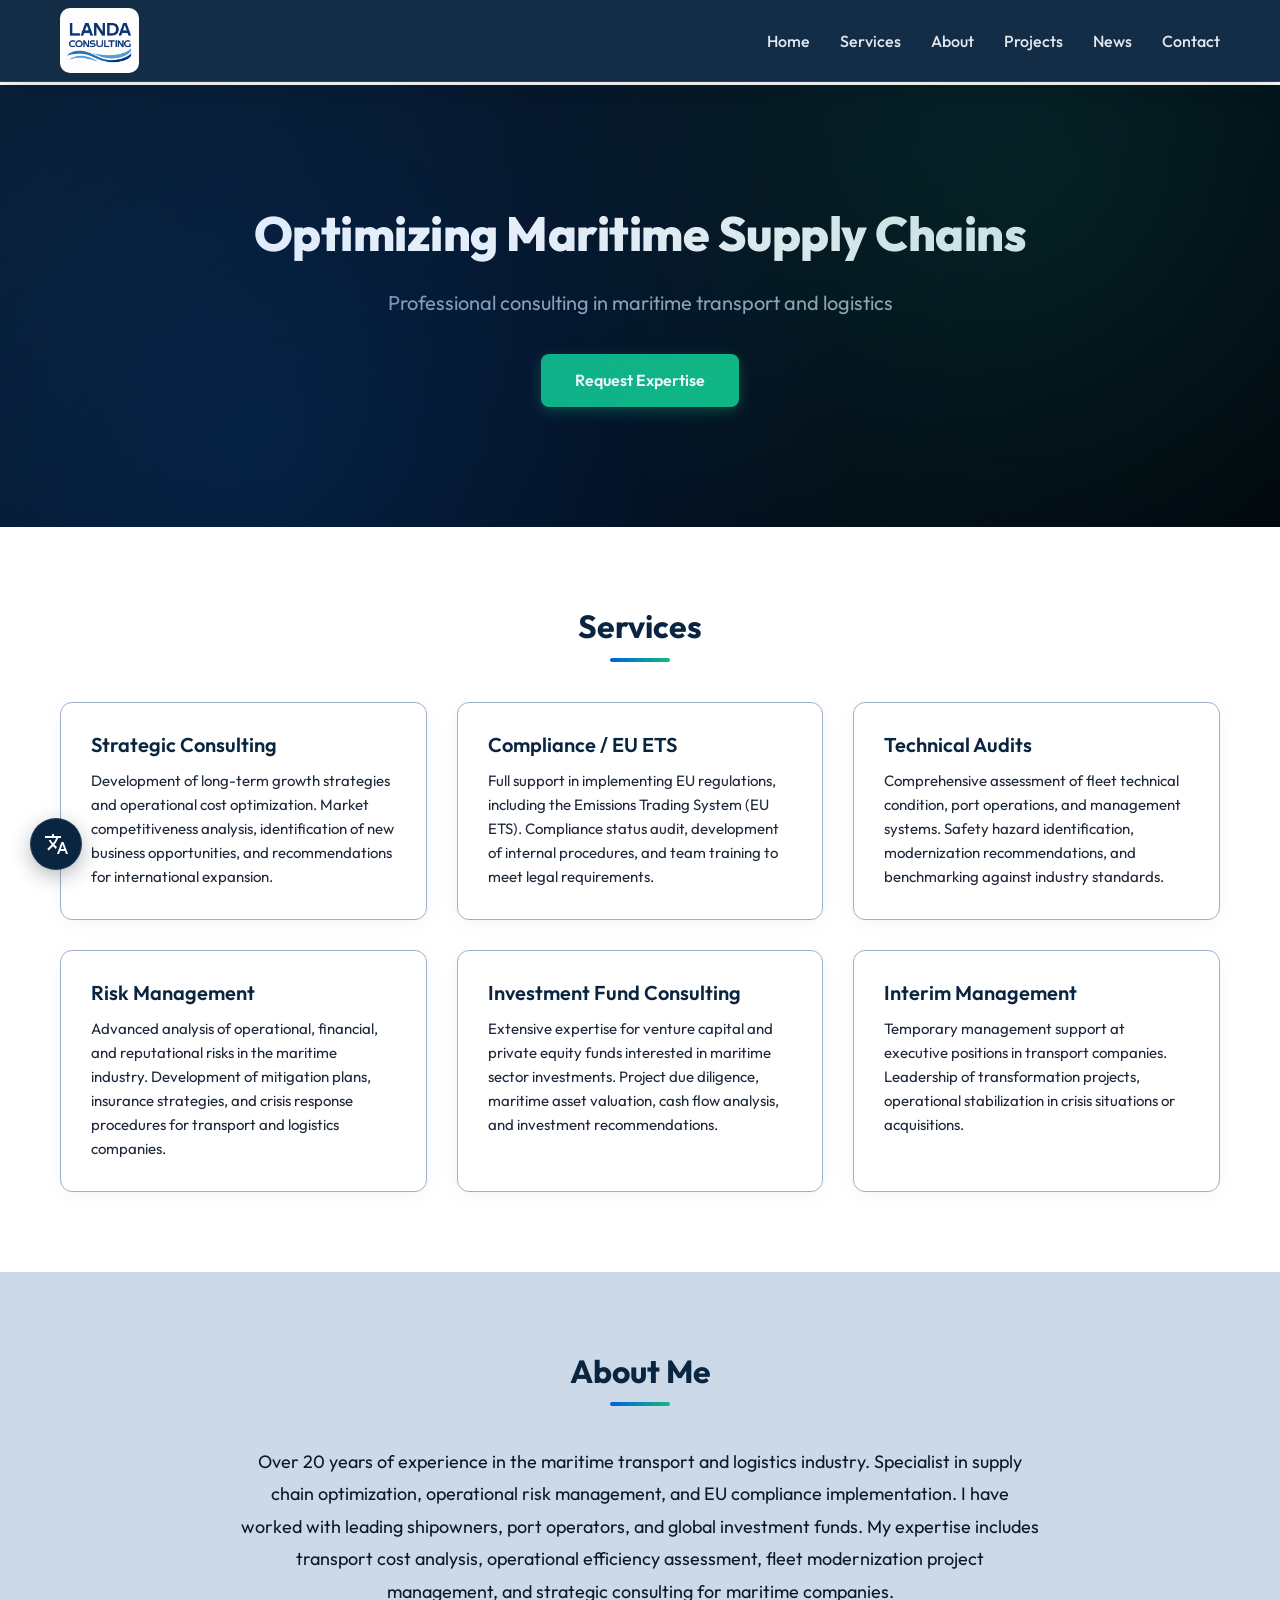
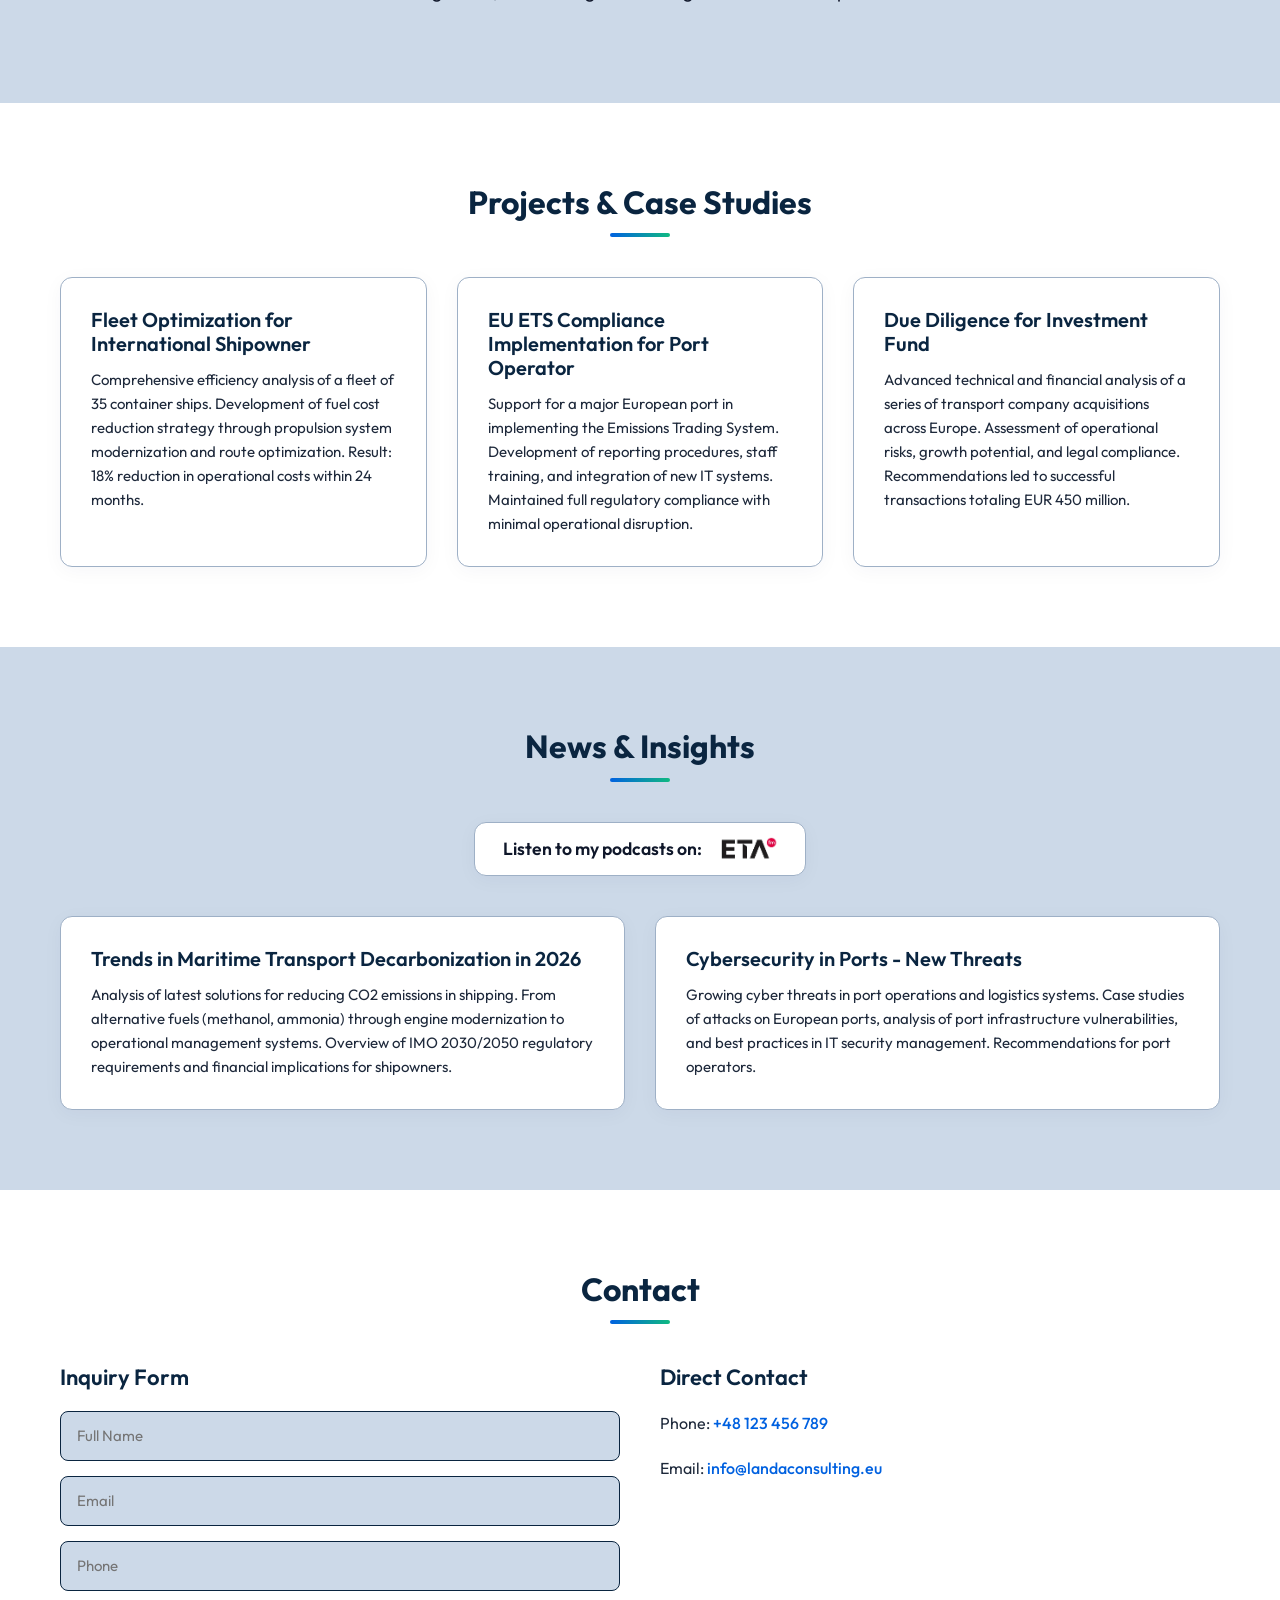
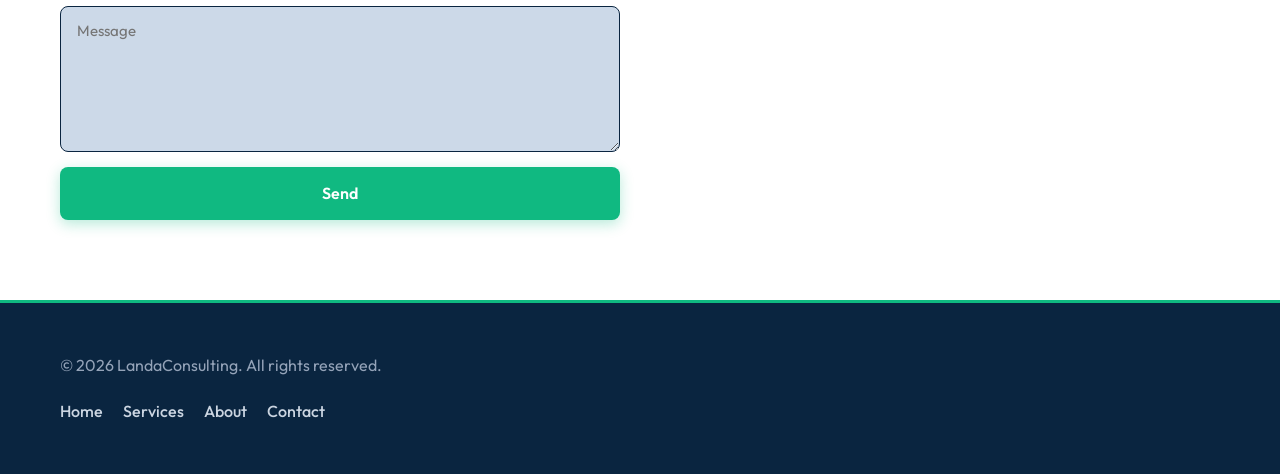
==== index.html @ 9cc3cf54 "feat: default to English and reorder switcher options (zh, pl, en)" ====
<!DOCTYPE html>
<html lang="pl">
<head>
    <meta charset="UTF-8">
    <meta name="viewport" content="width=device-width, initial-scale=1.0">
    <title>LandaConsulting - Transport Morski i Logistyka</title>
    <link href="https://cdn.jsdelivr.net/npm/bootstrap@5.3.0/dist/css/bootstrap.min.css" rel="stylesheet">
    <link rel="stylesheet" href="style.css?v=2.0">
    <script src="translations.js"></script>
</head>
<body>
    
<nav class="navbar">
        <div class="container">
            <a href="#home" class="logo">
                <img src="assets/logo.png" alt="LandaConsulting" class="logo-img">
            </a>
            <button class="hamburger" id="hamburger">
                <span></span>
                <span></span>
                <span></span>
            </button>
            <ul class="nav-links" id="navMenu">
                <li><a href="#home" data-i18n="nav.home">Home</a></li>
                <li><a href="#services" data-i18n="nav.services">Usługi</a></li>
                <li><a href="#about" data-i18n="nav.about">O mnie</a></li>
                <li><a href="#projects" data-i18n="nav.projects">Projekty</a></li>
                <li><a href="#blog" data-i18n="nav.blog">Aktualności</a></li>
                <li><a href="#contact" data-i18n="nav.contact">Kontakt</a></li>
            </ul>
        </div>
    </nav>

    <!-- Home Section -->
    <section id="home" class="hero">
        <div class="container">
            <h1 data-i18n="hero.title">Optymalizacja łańcuchów dostaw morskich</h1>
            <p data-i18n="hero.subtitle">Profesjonalne doradztwo w transporcie i logistyce morskiej</p>
            <a href="#contact" class="cta" data-i18n="hero.cta">Zamów ekspertyzę</a>
        </div>
    </section>

    <!-- Services Section -->
    <section id="services" class="services">
        <div class="container">
            <h2 data-i18n="services.title">Usługi</h2>
            <div class="services-grid" id="servicesGrid">
            </div>
        </div>
    </section>

    <!-- About Section -->
    <section id="about" class="about">
        <div class="container">
            <h2 data-i18n="about.title">O mnie</h2>
            <div class="about-content">
                <p data-i18n="about.content">Ponad 20 lat doświadczenia w branży transportu morskiego i logistyki.</p>
            </div>
        </div>
    </section>

    <!-- Projects Section -->
    <section id="projects" class="projects">
        <div class="container">
            <h2 data-i18n="projects.title">Projekty i Case Studies</h2>
            <div class="projects-grid" id="projectsGrid">
            </div>
        </div>
    </section>

    <!-- Blog Section -->
    <section id="blog" class="blog">
        <div class="container">
            <h2 data-i18n="blog.title">Aktualności i Wiedza</h2>
            <div class="blog-content">
                <a href="https://eta.fm/" target="_blank" rel="noopener noreferrer" class="podcast-container" title="ETA.fm">
                    <span data-i18n="blog.eta" class="podcast-text">Posłuchaj moich podcastów na:</span>
                    <span class="podcast-logo-link">
                        <img src="assets/eta_fm_logo.png" alt="ETA.fm" class="podcast-logo-img">
                    </span>
                </a>
                <div class="blog-grid" id="blogGrid">
                </div>
            </div>
        </div>
    </section>

    <!-- Contact Section -->
    <section id="contact" class="contact">
        <div class="container">
            <h2 data-i18n="contact.title">Kontakt</h2>
            <div class="contact-content">
                <div class="contact-form">
                    <h3 data-i18n="contact.formTitle">Formularz zapytania</h3>
                    <form>
                        <input type="text" data-placeholder="contact.placeholders.name" placeholder="Imię i nazwisko" required>
                        <input type="email" data-placeholder="contact.placeholders.email" placeholder="Email" required>
                        <input type="tel" data-placeholder="contact.placeholders.phone" placeholder="Telefon" required>
                        <textarea data-placeholder="contact.placeholders.message" placeholder="Wiadomość" rows="5" required></textarea>
                        <button type="submit" class="cta" data-i18n="contact.submit">Wyślij</button>
                    </form>
                </div>
                <div class="contact-info">
                    <h3 data-i18n="contact.infoTitle">Bezpośredni kontakt</h3>
                    <p><span data-i18n="contact.phone">Telefon:</span> <a href="tel:+48123456789">+48 123 456 789</a></p>
                    <p><span data-i18n="contact.email">Email:</span> <a href="mailto:info@landaconsulting.eu">info@landaconsulting.eu</a></p>
                </div>
            </div>
        </div>
    </section>

    <!-- Footer -->
    <footer>
        <div class="container">
            <p data-i18n="footer.copyright">© 2026 LandaConsulting. Wszystkie prawa zastrzeżone.</p>
            <div class="footer-links">
                <a href="#home" data-i18n="footer.links.home">Home</a>
                <a href="#services" data-i18n="footer.links.services">Usługi</a>
                <a href="#about" data-i18n="footer.links.about">O mnie</a>
                <a href="#contact" data-i18n="footer.links.contact">Kontakt</a>
            </div>
        </div>
    </footer>

    <!-- Language Switcher -->
    <div class="language-switcher" id="languageSwitcher">
        <button class="lang-toggle" id="langToggle" title="Zmień język / Change language">
            <svg class="translate-icon" width="24" height="24" viewBox="0 0 24 24" fill="none" xmlns="http://www.w3.org/2000/svg">
                <path d="M12.87 15.07l-2.54-2.51.03-.03c1.74-1.94 2.98-4.17 3.71-6.53H17V4h-7V2H8v2H1v2h11.17C11.5 7.92 10.44 9.75 9 11.35 8.07 10.32 7.3 9.19 6.69 8H4.69c.73 1.63 1.77 3.17 3.1 4.56L3.2 17.1l1.42 1.42L9 14.13l2.85 2.85.03-.06c.33-.61.66-1.24.99-1.85zM19.5 10h-2L13 22h2l1.12-3h4.75l1.13 3h2l-4.5-12zm-2.63 7l1.63-4.37L20.13 17h-3.26z" fill="currentColor"/>
            </svg>
        </button>
        <div class="lang-options" id="langOptions">
            <button class="lang-btn" data-lang="zh" title="中文 (Chinese)">
                <svg class="flag-icon" viewBox="0 0 24 24" fill="none" xmlns="http://www.w3.org/2000/svg">
                    <g clip-path="url(#clip-zh)">
                        <rect width="24" height="24" fill="#ee1c25"/>
                        <!-- Large Star (Centered and Enlarged) -->
                        <polygon points="10,6 11.1,9.5 14.8,9.5 11.8,11.6 12.9,15.1 10,12.9 7.1,15.1 8.2,11.6 5.2,9.5 8.9,9.5" fill="#ffde00"/>
                        <!-- Small Star 1 (Enlarged, Shifted closer to center, Rotated to face large star) -->
                        <polygon points="0,-1.6 0.35,-0.49 1.52,-0.49 0.57,0.19 0.94,1.29 0,0.6 -0.94,1.29 -0.57,0.19 -1.52,-0.49 -0.35,-0.49" fill="#ffde00" transform="translate(15, 6.5) rotate(-35)"/>
                        <!-- Small Star 2 -->
                        <polygon points="0,-1.6 0.35,-0.49 1.52,-0.49 0.57,0.19 0.94,1.29 0,0.6 -0.94,1.29 -0.57,0.19 -1.52,-0.49 -0.35,-0.49" fill="#ffde00" transform="translate(17, 9.5) rotate(-10)"/>
                        <!-- Small Star 3 -->
                        <polygon points="0,-1.6 0.35,-0.49 1.52,-0.49 0.57,0.19 0.94,1.29 0,0.6 -0.94,1.29 -0.57,0.19 -1.52,-0.49 -0.35,-0.49" fill="#ffde00" transform="translate(17, 12.5) rotate(15)"/>
                        <!-- Small Star 4 -->
                        <polygon points="0,-1.6 0.35,-0.49 1.52,-0.49 0.57,0.19 0.94,1.29 0,0.6 -0.94,1.29 -0.57,0.19 -1.52,-0.49 -0.35,-0.49" fill="#ffde00" transform="translate(15, 15.5) rotate(40)"/>
                    </g>
                    <circle cx="12" cy="12" r="11" stroke="rgba(0,0,0,0.08)" stroke-width="1"/>
                    <defs>
                        <clipPath id="clip-zh">
                            <circle cx="12" cy="12" r="11"/>
                        </clipPath>
                    </defs>
                </svg>
            </button>
            <button class="lang-btn" data-lang="pl" title="Polski">
                <svg class="flag-icon" viewBox="0 0 24 24" fill="none" xmlns="http://www.w3.org/2000/svg">
                    <circle cx="12" cy="12" r="11" fill="#f0f0f0" stroke="rgba(0,0,0,0.08)" stroke-width="1"/>
                    <g clip-path="url(#clip-pl)">
                        <rect x="0" y="0" width="24" height="12" fill="#ffffff"/>
                        <rect x="0" y="12" width="24" height="12" fill="#eb5757"/>
                    </g>
                    <defs>
                        <clipPath id="clip-pl">
                            <circle cx="12" cy="12" r="11"/>
                        </clipPath>
                    </defs>
                </svg>
            </button>
            <button class="lang-btn" data-lang="en" title="English">
                <svg class="flag-icon" viewBox="0 0 24 24" fill="none" xmlns="http://www.w3.org/2000/svg">
                    <g clip-path="url(#clip-en)">
                        <rect width="24" height="24" fill="#2f80ed"/>
                        <path d="M0 0L24 24M24 0L0 24" stroke="#ffffff" stroke-width="3" stroke-linecap="round"/>
                        <path d="M0 0L24 24M24 0L0 24" stroke="#eb5757" stroke-width="1.5" stroke-linecap="round"/>
                        <path d="M12 0V24M0 12H24" stroke="#ffffff" stroke-width="5"/>
                        <path d="M12 0V24M0 12H24" stroke="#eb5757" stroke-width="3"/>
                    </g>
                    <circle cx="12" cy="12" r="11" stroke="rgba(0,0,0,0.08)" stroke-width="1"/>
                    <defs>
                        <clipPath id="clip-en">
                            <circle cx="12" cy="12" r="11"/>
                        </clipPath>
                    </defs>
                </svg>
            </button>
        </div>
    </div>

    <script src="https://cdn.jsdelivr.net/npm/bootstrap@5.3.0/dist/js/bootstrap.bundle.min.js"></script>
    <script src="app.js"></script>
</body>
</html>
---- style.css ----
@import url('https://fonts.googleapis.com/css2?family=Outfit:wght@300;400;500;600;700;800&display=swap');

:root {
    --primary-navy: #0a2540;      /* Premium deep sea navy (Stripe-grade trust) */
    --secondary-blue: #0061e0;    /* Vivid ocean trust blue */
    --accent-green: #10b981;      /* Sustainability emerald green */
    --accent-green-hover: #059669;/* Darker sustainability green for hover */
    --text-dark: #0f172a;         /* High-contrast slate 900 for readability */
    --text-light: #1e293b;        /* Crisp slate 800 for superb accessibility and high contrast */
    --bg-light: #ccd9e8;          /* Solid elegant sea-spray grey-blue for highly visible background contrast */
    --bg-white: #ffffff;
    --border-color: #9eb0c6;      /* Prominent, beautifully defined sea-spray border */
    --font-primary: 'Outfit', sans-serif;
    --shadow-soft: 0 4px 20px rgba(10, 37, 64, 0.04);
    --shadow-hover: 0 12px 30px rgba(10, 37, 64, 0.08);
}


html {
    scroll-behavior: smooth;
}

/* Basic Reset */
* {
    margin: 0;
    padding: 0;
    box-sizing: border-box;
}

body {
    font-family: var(--font-primary);
    line-height: 1.6;
    color: var(--text-dark);
    padding-top: 85px; /* Adjusted to match the new header height beautifully */
    background-color: var(--bg-white);
}

.container {
    max-width: 1200px;
    margin: 0 auto;
    padding: 0 20px;
}

/* Navigation */
.navbar {
    padding: 8px 0; /* Reduced padding for perfect balance with the larger logo */
    border-bottom: 1px solid rgba(255, 255, 255, 0.1); /* Elegant semi-translucent white border for dark navy navbar */
    position: fixed;
    top: 0;
    left: 0;
    right: 0;
    background-color: rgba(10, 37, 64, 0.96); /* Premium dark navy translucent background matching the footer */
    backdrop-filter: blur(10px);
    z-index: 1000;
    box-shadow: 0 4px 20px rgba(0, 0, 0, 0.15);
    transition: all 0.3s ease;
}

.navbar .container {
    display: flex;
    justify-content: space-between;
    align-items: center;
}

.logo {
    font-weight: 700;
    font-size: 24px;
    display: flex;
    align-items: center;
    gap: 12px;
    color: #ffffff;
    text-decoration: none;
}

.logo-img {
    height: 65px; /* Enlarged for maximum legibility */
    width: auto;
    object-fit: contain;
    border-radius: 10px; /* Sophisticated rounded corners for premium aesthetic */
    display: block; /* Eliminates vertical baseline offset for absolute centering */
    transition: transform 0.3s ease;
}

.logo:hover .logo-img {
    transform: scale(1.05);
}

.nav-links {
    display: flex;
    list-style: none;
    gap: 30px;
    align-items: center; /* Perfectly centers all nav links vertically in the header */
    margin: 0 !important; /* Explicitly overrides Bootstrap's default bottom margin */
    padding: 0 !important; /* Explicitly overrides Bootstrap's default left padding */
}

.nav-links li {
    display: inline-flex;
    align-items: center; /* Explicit vertical centering of the list items */
}

.nav-links a {
    text-decoration: none;
    color: #e2e8f0; /* Elegant light-silver link text for superb dark navy navbar contrast */
    font-weight: 500;
    transition: all 0.3s ease;
    position: relative;
    padding: 6px 0; /* Perfectly balanced top/bottom padding to achieve absolute pixel-perfect centering */
    line-height: 1; /* Normalizes line-height to remove default vertical spacing anomalies */
}

.nav-links a::after {
    content: "";
    position: absolute;
    bottom: 0;
    left: 0;
    width: 100%;
    height: 2px;
    background-color: var(--accent-green);
    transform: scaleX(0);
    transform-origin: right;
    transition: transform 0.3s cubic-bezier(0.4, 0, 0.2, 1);
}

.nav-links a:hover::after {
    transform: scaleX(1);
    transform-origin: left;
}

.nav-links a:hover {
    color: var(--accent-green); /* Elegant sustainability green hover effect */
}


.hamburger {
    display: none;
    flex-direction: column;
    background: none;
    border: none;
    cursor: pointer;
    gap: 6px;
}

.hamburger span {
    width: 25px;
    height: 3px;
    background-color: #ffffff; /* White hamburger bars for dark navy navbar */
    transition: 0.3s;
}

.hamburger.active span:nth-child(1) {
    transform: rotate(45deg) translate(8px, 8px);
}

.hamburger.active span:nth-child(2) {
    opacity: 0;
}

.hamburger.active span:nth-child(3) {
    transform: rotate(-45deg) translate(7px, -7px);
}

/* Sections */
section {
    padding: 80px 0;
}

h1, h2, h3 {
    font-family: var(--font-primary);
    font-weight: 700;
}

h1 {
    font-size: 48px;
    letter-spacing: -0.5px;
}

h2 {
    font-size: 32px;
    color: var(--primary-navy);
    text-align: center;
    margin-bottom: 40px;
    position: relative;
}

h2::after {
    content: "";
    display: block;
    width: 60px;
    height: 4px;
    background: linear-gradient(90deg, var(--secondary-blue) 0%, var(--accent-green) 100%);
    margin: 12px auto 0 auto;
    border-radius: 2px;
}

h3 {
    font-size: 20px;
    color: var(--primary-navy);
}

p {
    margin-bottom: 15px;
}

.hero {
    background: linear-gradient(135deg, #091c30 0%, #04101e 50%, #01060d 100%);
    color: #ffffff;
    padding: 120px 0;
    text-align: center;
    position: relative;
    overflow: hidden;
}

.hero::before {
    content: "";
    position: absolute;
    top: 0; left: 0; right: 0; bottom: 0;
    background: radial-gradient(circle at 80% 20%, rgba(16, 185, 129, 0.12) 0%, transparent 45%),
                radial-gradient(circle at 20% 80%, rgba(0, 97, 224, 0.18) 0%, transparent 55%);
    pointer-events: none;
}

.hero h1 {
    margin-bottom: 24px;
    font-weight: 800;
    background: linear-gradient(120deg, #ffffff 30%, #e2e8f0 70%);
    -webkit-background-clip: text;
    -webkit-text-fill-color: transparent;
}

.hero p {
    font-size: 20px;
    color: #94a3b8;
    margin-bottom: 35px;
    max-width: 700px;
    margin-left: auto;
    margin-right: auto;
}

/* CTA Button */
.cta {
    padding: 14px 34px;
    background-color: var(--accent-green);
    color: #ffffff;
    border: none;
    border-radius: 8px;
    font-weight: 600;
    cursor: pointer;
    font-size: 16px;
    text-decoration: none;
    transition: all 0.3s cubic-bezier(0.4, 0, 0.2, 1);
    box-shadow: 0 4px 14px rgba(16, 185, 129, 0.3);
    display: inline-block;
}

.cta:hover {
    background-color: var(--accent-green-hover);
    transform: translateY(-2px);
    box-shadow: 0 6px 20px rgba(16, 185, 129, 0.4);
}

.cta:active {
    transform: translateY(0);
}

/* About Section */
.about {
    background-color: var(--bg-light);
}

.about-content {
    max-width: 800px;
    margin: 0 auto;
    text-align: center;
    font-size: 18px;
    color: var(--text-dark);
    line-height: 1.8;
}

/* Services Section */
.services-grid {
    display: grid;
    grid-template-columns: repeat(3, 1fr);
    gap: 30px;
    margin-top: 40px;
}

.service-card {
    background-color: var(--bg-white);
    padding: 30px;
    border-radius: 12px;
    border: 1px solid var(--border-color);
    box-shadow: var(--shadow-soft);
    transition: all 0.3s cubic-bezier(0.4, 0, 0.2, 1);
    position: relative;
    overflow: hidden;
}

.service-card::before {
    content: "";
    position: absolute;
    top: 0;
    left: 0;
    right: 0;
    height: 4px;
    background: linear-gradient(90deg, var(--secondary-blue) 0%, var(--accent-green) 100%);
    transform: scaleX(0);
    transform-origin: left;
    transition: transform 0.4s cubic-bezier(0.16, 1, 0.3, 1);
}

.service-card:hover {
    transform: translateY(-5px);
    box-shadow: var(--shadow-hover);
    border-color: var(--border-color);
}

.service-card:hover::before {
    transform: scaleX(1);
}

.service-card h3 {
    font-weight: 600;
    margin-bottom: 12px;
    transition: color 0.3s ease;
}

.service-card:hover h3 {
    color: var(--secondary-blue);
}

.service-card p {
    color: var(--text-light);
    font-size: 15px;
    line-height: 1.6;
    margin-bottom: 0;
}

/* Projects Section */
.projects-grid {
    display: grid;
    grid-template-columns: repeat(3, 1fr);
    gap: 30px;
    margin-top: 40px;
}

.project-card {
    background-color: var(--bg-white);
    padding: 30px;
    border-radius: 12px;
    border: 1px solid var(--border-color);
    box-shadow: var(--shadow-soft);
    transition: all 0.3s cubic-bezier(0.4, 0, 0.2, 1);
    position: relative;
    overflow: hidden;
}

.project-card::before {
    content: "";
    position: absolute;
    top: 0;
    left: 0;
    right: 0;
    height: 4px;
    background: linear-gradient(90deg, var(--secondary-blue) 0%, var(--accent-green) 100%);
    transform: scaleX(0);
    transform-origin: left;
    transition: transform 0.4s cubic-bezier(0.16, 1, 0.3, 1);
}

.project-card:hover {
    transform: translateY(-5px);
    box-shadow: var(--shadow-hover);
    border-color: var(--border-color);
}

.project-card:hover::before {
    transform: scaleX(1);
}

.project-card h3 {
    font-weight: 600;
    margin-bottom: 12px;
    transition: color 0.3s ease;
}

.project-card:hover h3 {
    color: var(--secondary-blue);
}

.project-card p {
    color: var(--text-light);
    font-size: 15px;
    line-height: 1.6;
    margin-bottom: 0;
}

/* Blog Section */
.blog {
    background-color: var(--bg-light);
}

.podcast-container {
    display: flex;
    align-items: center;
    justify-content: center;
    gap: 15px;
    margin-bottom: 40px;
    background: var(--bg-white);
    padding: 12px 28px;
    border-radius: 12px;
    box-shadow: var(--shadow-soft);
    border: 1px solid var(--border-color);
    width: fit-content;
    margin-left: auto;
    margin-right: auto;
    flex-wrap: wrap;
    text-decoration: none;
    transition: all 0.3s cubic-bezier(0.4, 0, 0.2, 1);
}

.podcast-container:hover {
    box-shadow: var(--shadow-hover);
    transform: translateY(-2px);
    border-color: var(--accent-green);
}

.podcast-text {
    font-size: 1.1rem;
    font-weight: 600;
    color: var(--text-dark);
}

.podcast-logo-link {
    display: inline-flex;
    align-items: center;
    justify-content: center;
    transition: transform 0.3s cubic-bezier(0.4, 0, 0.2, 1);
}

.podcast-container:hover .podcast-logo-link {
    transform: scale(1.05);
}

.podcast-logo-img {
    height: 38px;
    width: auto;
    object-fit: contain;
    margin-left: -8px;
    margin-right: -8px;
    margin-top: -6px;
    margin-bottom: -6px;
    vertical-align: middle;
}

.blog-grid {
    display: grid;
    grid-template-columns: repeat(2, 1fr);
    gap: 30px;
    margin-top: 30px;
}

.blog-card {
    background-color: var(--bg-white);
    padding: 30px;
    border-radius: 12px;
    border: 1px solid var(--border-color);
    box-shadow: var(--shadow-soft);
    transition: all 0.3s cubic-bezier(0.4, 0, 0.2, 1);
    position: relative;
    overflow: hidden;
}

.blog-card::before {
    content: "";
    position: absolute;
    top: 0;
    left: 0;
    right: 0;
    height: 4px;
    background: linear-gradient(90deg, var(--secondary-blue) 0%, var(--accent-green) 100%);
    transform: scaleX(0);
    transform-origin: left;
    transition: transform 0.4s cubic-bezier(0.16, 1, 0.3, 1);
}

.blog-card:hover {
    transform: translateY(-5px);
    box-shadow: var(--shadow-hover);
    border-color: var(--border-color);
}

.blog-card:hover::before {
    transform: scaleX(1);
}

.blog-card h3 {
    font-weight: 600;
    margin-bottom: 12px;
    transition: color 0.3s ease;
}

.blog-card:hover h3 {
    color: var(--secondary-blue);
}

.blog-card p {
    color: var(--text-light);
    font-size: 15px;
    line-height: 1.6;
    margin-bottom: 0;
}

/* Contact Section */
.contact {
    background-color: var(--bg-white);
}

.contact-content {
    display: grid;
    grid-template-columns: 1fr 1fr;
    gap: 40px;
    margin-top: 40px;
}

.contact-form h3, .contact-info h3 {
    color: var(--primary-navy);
    font-weight: 600;
    margin-bottom: 20px;
    font-size: 22px;
}

.contact-form form {
    display: flex;
    flex-direction: column;
    gap: 15px;
}

.contact-form input,
.contact-form textarea {
    padding: 12px 16px;
    border: 1px solid var(--primary-navy); /* High-contrast border in footer navy for visibility */
    border-radius: 8px;
    font-family: var(--font-primary);
    color: var(--text-dark);
    background-color: var(--bg-light);
    transition: all 0.3s ease;
    font-size: 15px;
}

.contact-form input:focus,
.contact-form textarea:focus {
    outline: none;
    background-color: var(--bg-white);
    border-color: var(--accent-green);
    box-shadow: 0 0 0 3px rgba(16, 185, 129, 0.15);
}

.contact-info p {
    font-size: 16px;
    color: var(--text-light);
    margin-bottom: 20px;
}

.contact-info a {
    color: var(--secondary-blue);
    font-weight: 500;
    text-decoration: none;
    transition: color 0.3s ease;
}

.contact-info a:hover {
    color: var(--accent-green);
}

/* Footer */
footer {
    background-color: var(--primary-navy);
    color: #ffffff;
    padding: 50px 0;
    border-top: 3px solid var(--accent-green);
}

footer p {
    color: #94a3b8;
    margin-bottom: 0;
}

.footer-links {
    display: flex;
    gap: 20px;
    margin-top: 20px;
}

.footer-links a {
    text-decoration: none;
    color: #cbd5e1;
    font-weight: 500;
    transition: color 0.3s ease;
}

.footer-links a:hover {
    color: var(--accent-green);
}

/* Language Switcher */
.language-switcher {
    position: fixed;
    bottom: 30px;
    left: 30px;
    z-index: 1100;
}

.lang-toggle {
    width: 52px;
    height: 52px;
    border-radius: 50%;
    background-color: var(--primary-navy);
    color: #ffffff;
    border: 1px solid rgba(255, 255, 255, 0.1);
    cursor: pointer;
    transition: all 0.4s cubic-bezier(0.165, 0.84, 0.44, 1);
    box-shadow: 0 6px 20px rgba(11, 25, 44, 0.3);
    display: flex;
    align-items: center;
    justify-content: center;
}

.lang-toggle:hover {
    background-color: #112240;
    transform: scale(1.08) rotate(15deg);
    box-shadow: 0 8px 25px rgba(11, 25, 44, 0.4);
}

.lang-toggle:active {
    transform: scale(0.95);
}

.lang-options {
    position: absolute;
    bottom: 64px;
    left: 2px;
    display: flex;
    flex-direction: column;
    gap: 12px;
    opacity: 0;
    transform: translateY(15px) scale(0.9);
    pointer-events: none;
    transition: all 0.3s cubic-bezier(0.34, 1.56, 0.64, 1);
}

.lang-options.active {
    opacity: 1;
    transform: translateY(0) scale(1);
    pointer-events: auto;
}

.lang-btn {
    width: 48px;
    height: 48px;
    border-radius: 50%;
    border: 2px solid transparent;
    background: transparent;
    padding: 0;
    cursor: pointer;
    transition: all 0.3s cubic-bezier(0.4, 0, 0.2, 1);
    box-shadow: 0 4px 12px rgba(0, 0, 0, 0.15);
    display: flex;
    align-items: center;
    justify-content: center;
    overflow: hidden;
}

.lang-btn:hover {
    transform: scale(1.15) translateY(-2px);
    box-shadow: 0 6px 16px rgba(0, 0, 0, 0.25);
}

.lang-btn:active {
    transform: scale(0.95);
}

.lang-btn.active-lang {
    border-color: var(--accent-green);
    box-shadow: 0 0 0 3px rgba(16, 185, 129, 0.25), 0 4px 12px rgba(0, 0, 0, 0.15);
}

.flag-icon {
    width: 100%;
    height: 100%;
    object-fit: cover;
    display: block;
    border-radius: 50%;
    border: 1px solid var(--primary-navy); /* Subtle border in footer navy to prevent blending */
}

.translate-icon {
    transition: transform 0.3s ease;
}

.lang-toggle:hover .translate-icon {
    transform: scale(1.05);
}

/* Responsive - Mobile */
@media (max-width: 768px) {
    .navbar .container {
        padding: 0 20px;
    }

    .hamburger {
        display: flex;
    }

    .nav-links {
        position: absolute;
        top: 81px; /* Perfectly aligned with the new navbar height */
        left: 0;
        right: 0;
        flex-direction: column;
        background-color: rgba(10, 37, 64, 0.98); /* Matching dark navy backdrop with premium contrast for mobile dropdown */
        border-bottom: 1px solid rgba(255, 255, 255, 0.1);
        max-height: 0;
        overflow: hidden;
        transition: max-height 0.3s ease-out;
        gap: 0;
    }

    .nav-links.active {
        max-height: 500px;
    }

    .nav-links li {
        padding: 15px 20px;
        border-bottom: 1px solid rgba(255, 255, 255, 0.1); /* Subtle white border for links separator on navy mobile menu */
    }

    .services-grid,
    .projects-grid {
        grid-template-columns: 1fr;
    }

    .blog-grid {
        grid-template-columns: 1fr;
    }

    .contact-content {
        grid-template-columns: 1fr;
    }

    h1 {
        font-size: 32px;
    }

    h2 {
        font-size: 24px;
    }
}
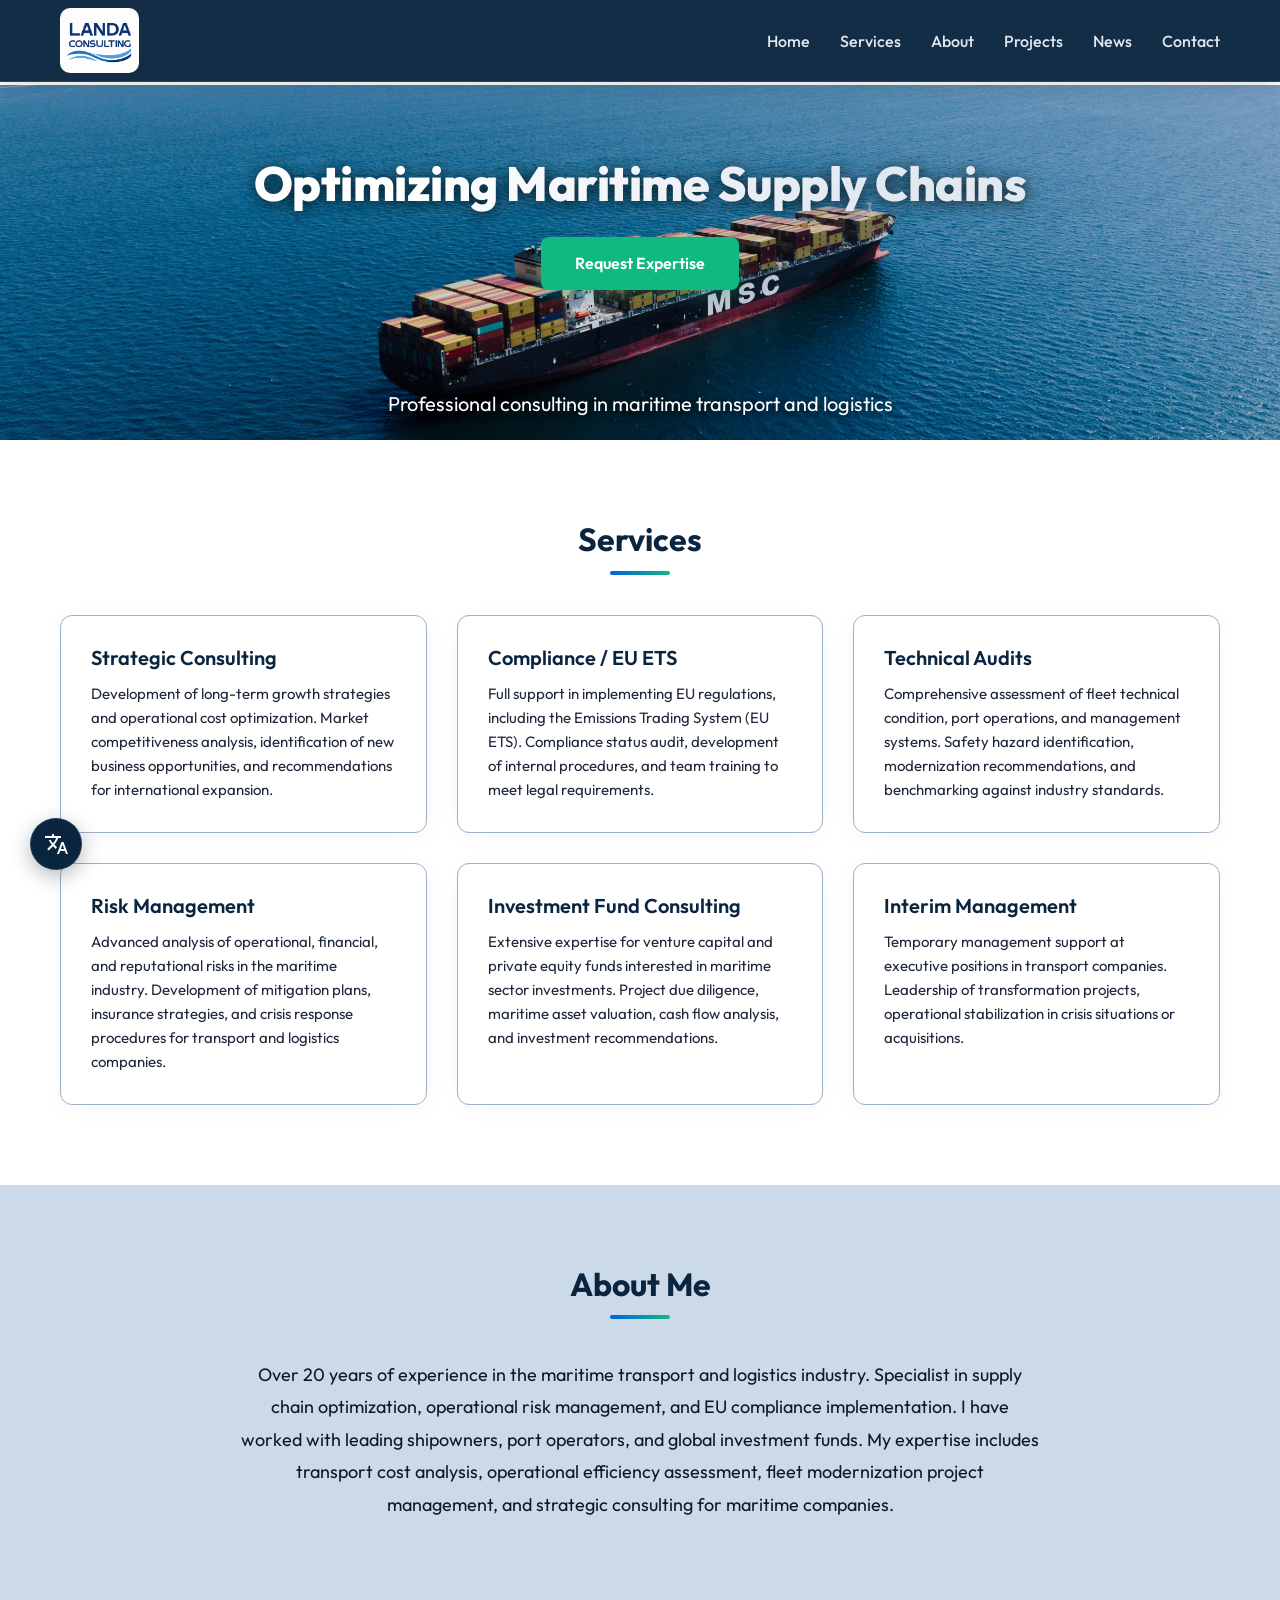
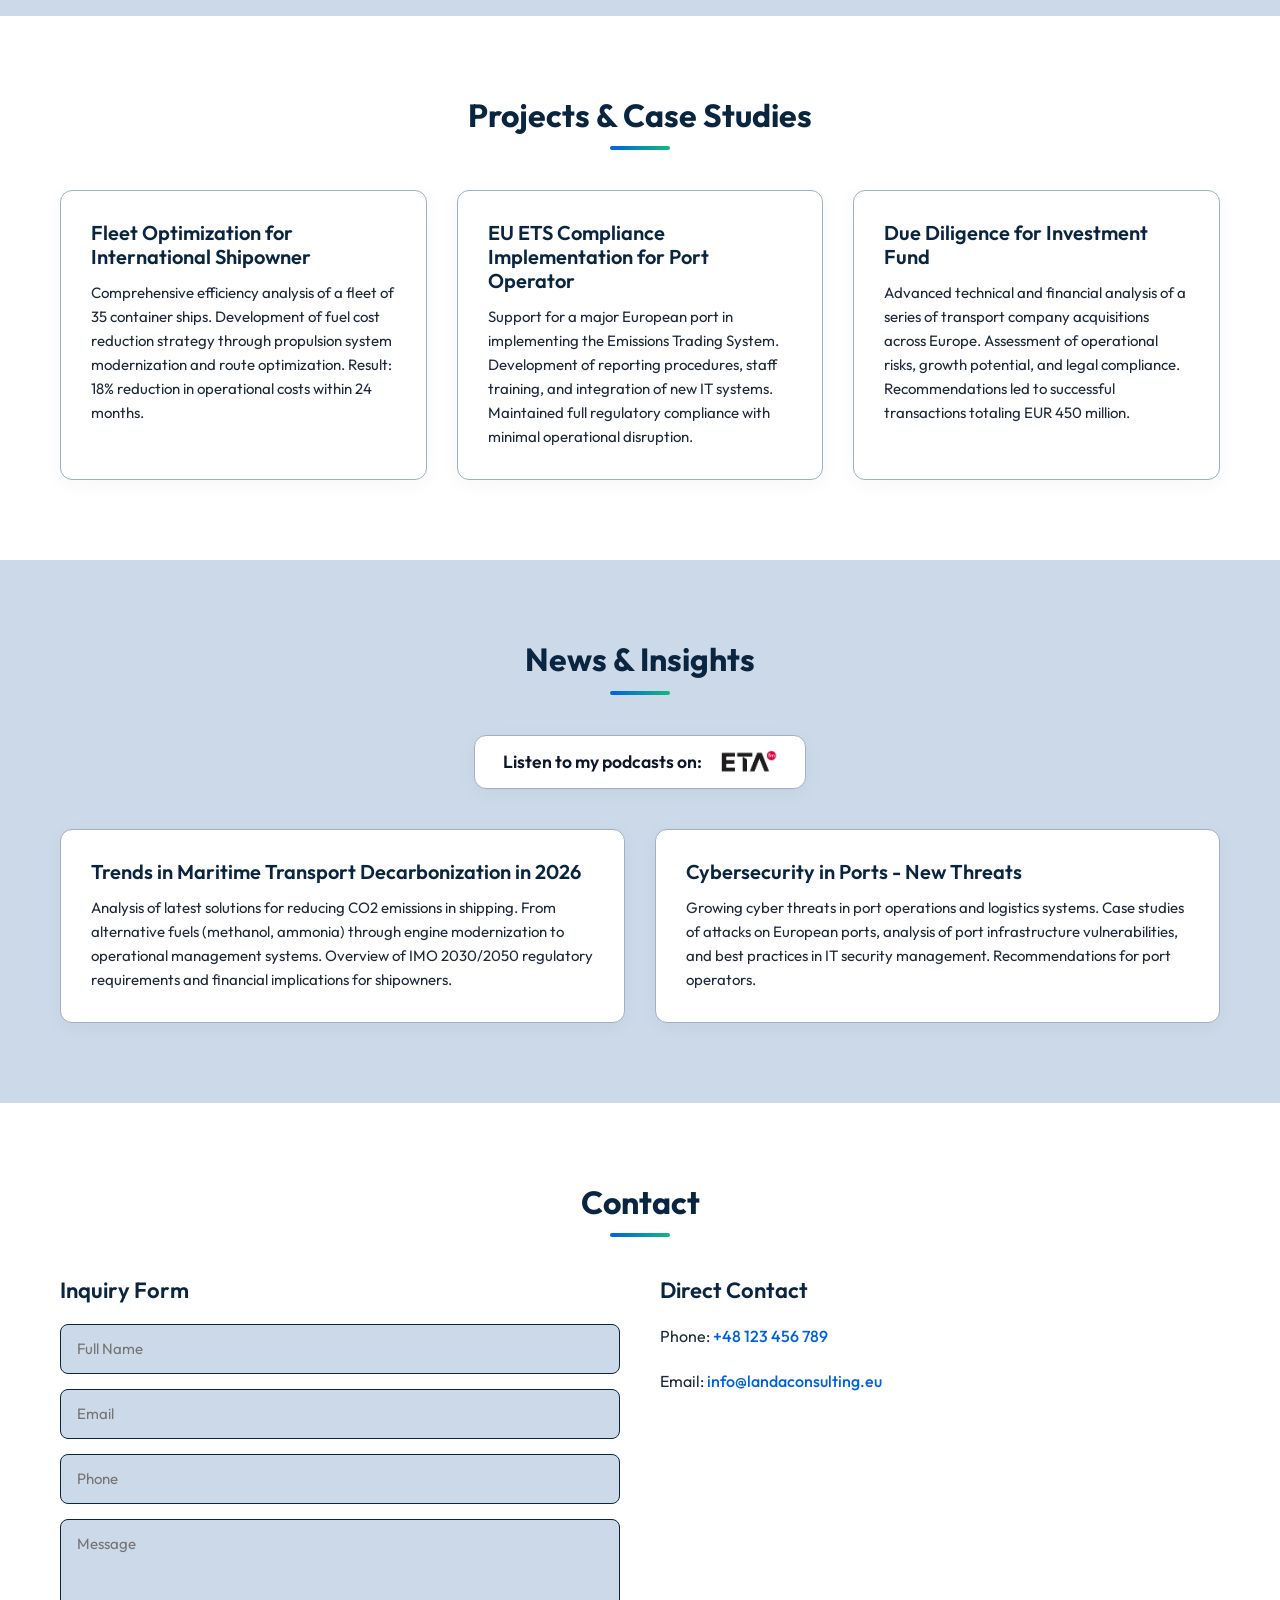
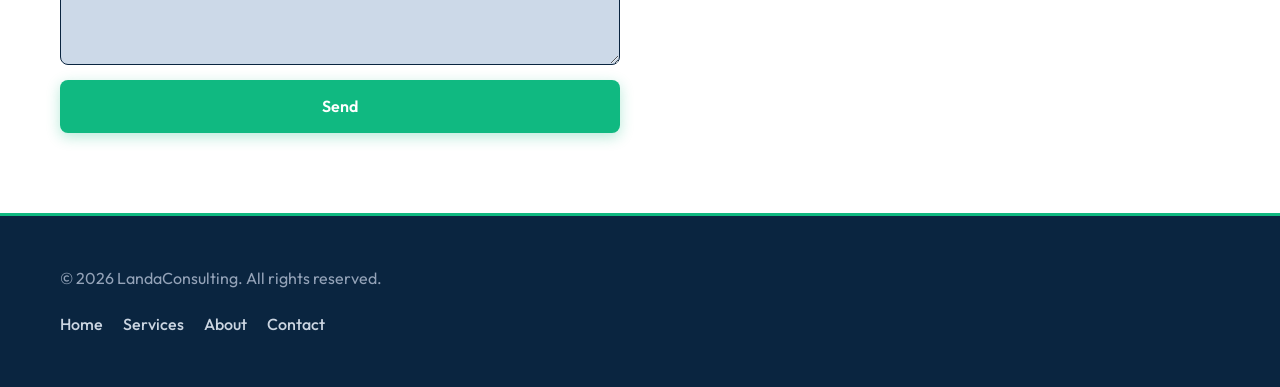
==== commit 6ce49781: "feat: update hero section with new background image and subtitle, adjust padding and text styles" ====
--- a/index.html
+++ b/index.html
@@ -35,8 +35,9 @@
     <section id="home" class="hero">
         <div class="container">
             <h1 data-i18n="hero.title">Optymalizacja łańcuchów dostaw morskich</h1>
+            <a href="#contact" class="cta" data-i18n="hero.cta">Zamów ekspertyzę</a>
             <p data-i18n="hero.subtitle">Profesjonalne doradztwo w transporcie i logistyce morskiej</p>
-            <a href="#contact" class="cta" data-i18n="hero.cta">Zamów ekspertyzę</a>
+            
         </div>
     </section>
 
--- a/style.css
+++ b/style.css
@@ -203,21 +203,20 @@
 }
 
 .hero {
-    background: linear-gradient(135deg, #091c30 0%, #04101e 50%, #01060d 100%);
+    background-image: url('assets/kontenerowiec_na_morzu_widok_od_tylniego_boku_z_gory.jpg');
+    background-repeat: no-repeat;
+    background-position: center center !important;
+    background-size: cover;
+    background-attachment: scroll;
     color: #ffffff;
-    padding: 120px 0;
+    padding: 110px 0 150px 0;
     text-align: center;
     position: relative;
     overflow: hidden;
 }
 
-.hero::before {
-    content: "";
-    position: absolute;
-    top: 0; left: 0; right: 0; bottom: 0;
-    background: radial-gradient(circle at 80% 20%, rgba(16, 185, 129, 0.12) 0%, transparent 45%),
-                radial-gradient(circle at 20% 80%, rgba(0, 97, 224, 0.18) 0%, transparent 55%);
-    pointer-events: none;
+.hero .container {
+    margin-top: -40px;
 }
 
 .hero h1 {
@@ -226,15 +225,22 @@
     background: linear-gradient(120deg, #ffffff 30%, #e2e8f0 70%);
     -webkit-background-clip: text;
     -webkit-text-fill-color: transparent;
+    filter: drop-shadow(0 2px 8px rgba(0, 0, 0, 0.8));
 }
 
 .hero p {
+    position: absolute;
+    bottom: 20px;
+    left: 50%;
+    transform: translateX(-50%);
     font-size: 20px;
-    color: #94a3b8;
-    margin-bottom: 35px;
+    color: #ffffff;
     max-width: 700px;
-    margin-left: auto;
-    margin-right: auto;
+    width: 100%;
+    padding: 0 20px;
+    margin: 0;
+    text-shadow: 0 2px 8px rgba(0, 0, 0, 0.8);
+    text-align: center;
 }
 
 /* CTA Button */
@@ -626,12 +632,6 @@
     justify-content: center;
 }
 
-.lang-toggle:hover {
-    background-color: #112240;
-    transform: scale(1.08) rotate(15deg);
-    box-shadow: 0 8px 25px rgba(11, 25, 44, 0.4);
-}
-
 .lang-toggle:active {
     transform: scale(0.95);
 }
@@ -644,14 +644,17 @@
     flex-direction: column;
     gap: 12px;
     opacity: 0;
-    transform: translateY(15px) scale(0.9);
+    transform: translate3d(0, 15px, 0.01px) scale(0.9);
     pointer-events: none;
     transition: all 0.3s cubic-bezier(0.34, 1.56, 0.64, 1);
+    will-change: transform, opacity;
+    backface-visibility: hidden;
+    transform-style: preserve-3d;
 }
 
 .lang-options.active {
     opacity: 1;
-    transform: translateY(0) scale(1);
+    transform: translate3d(0, 0, 0.01px) scale(1);
     pointer-events: auto;
 }
 
@@ -659,7 +662,7 @@
     width: 48px;
     height: 48px;
     border-radius: 50%;
-    border: 2px solid transparent;
+    border: 2px solid rgba(10, 37, 64, 0.15); /* A subtle border in primary navy with opacity, always visible */
     background: transparent;
     padding: 0;
     cursor: pointer;
@@ -669,11 +672,9 @@
     align-items: center;
     justify-content: center;
     overflow: hidden;
-}
-
-.lang-btn:hover {
-    transform: scale(1.15) translateY(-2px);
-    box-shadow: 0 6px 16px rgba(0, 0, 0, 0.25);
+    will-change: transform;
+    backface-visibility: hidden;
+    transform: translate3d(0, 0, 0.01px);
 }
 
 .lang-btn:active {
@@ -691,15 +692,30 @@
     object-fit: cover;
     display: block;
     border-radius: 50%;
-    border: 1px solid var(--primary-navy); /* Subtle border in footer navy to prevent blending */
+    backface-visibility: hidden;
+    transform: translate3d(0, 0, 0.01px);
 }
 
 .translate-icon {
     transition: transform 0.3s ease;
 }
 
-.lang-toggle:hover .translate-icon {
-    transform: scale(1.05);
+/* Hover guards to prevent sticky hover states on mobile/touch devices */
+@media (hover: hover) {
+    .lang-toggle:hover {
+        background-color: #112240;
+        transform: scale(1.08) rotate(15deg);
+        box-shadow: 0 8px 25px rgba(11, 25, 44, 0.4);
+    }
+
+    .lang-toggle:hover .translate-icon {
+        transform: scale(1.05);
+    }
+
+    .lang-btn:hover {
+        transform: scale(1.15) translate3d(0, -2px, 0.01px);
+        box-shadow: 0 6px 16px rgba(0, 0, 0, 0.25);
+    }
 }
 
 /* Responsive - Mobile */
@@ -748,6 +764,14 @@
         grid-template-columns: 1fr;
     }
 
+    .hero {
+        padding: 85px 0 105px 0;
+    }
+
+    .hero .container {
+        margin-top: -28px;
+    }
+
     h1 {
         font-size: 32px;
     }
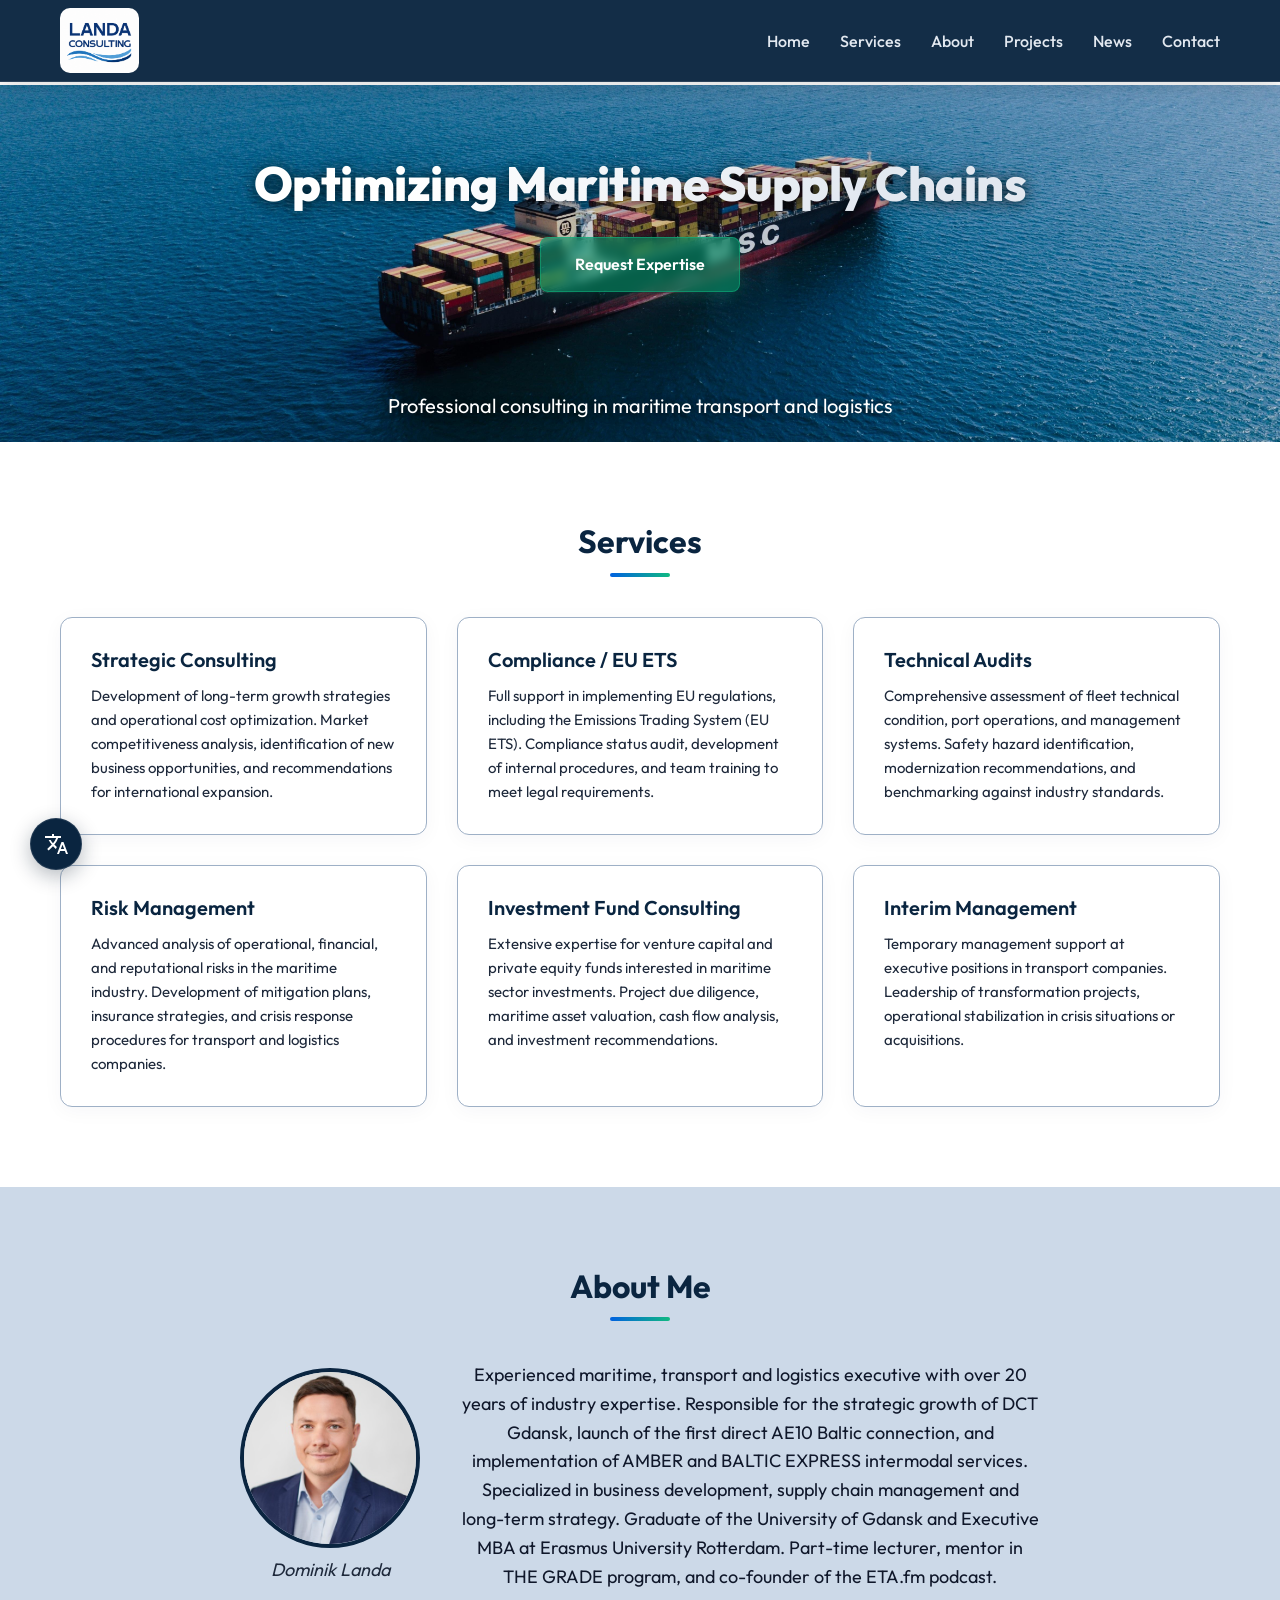
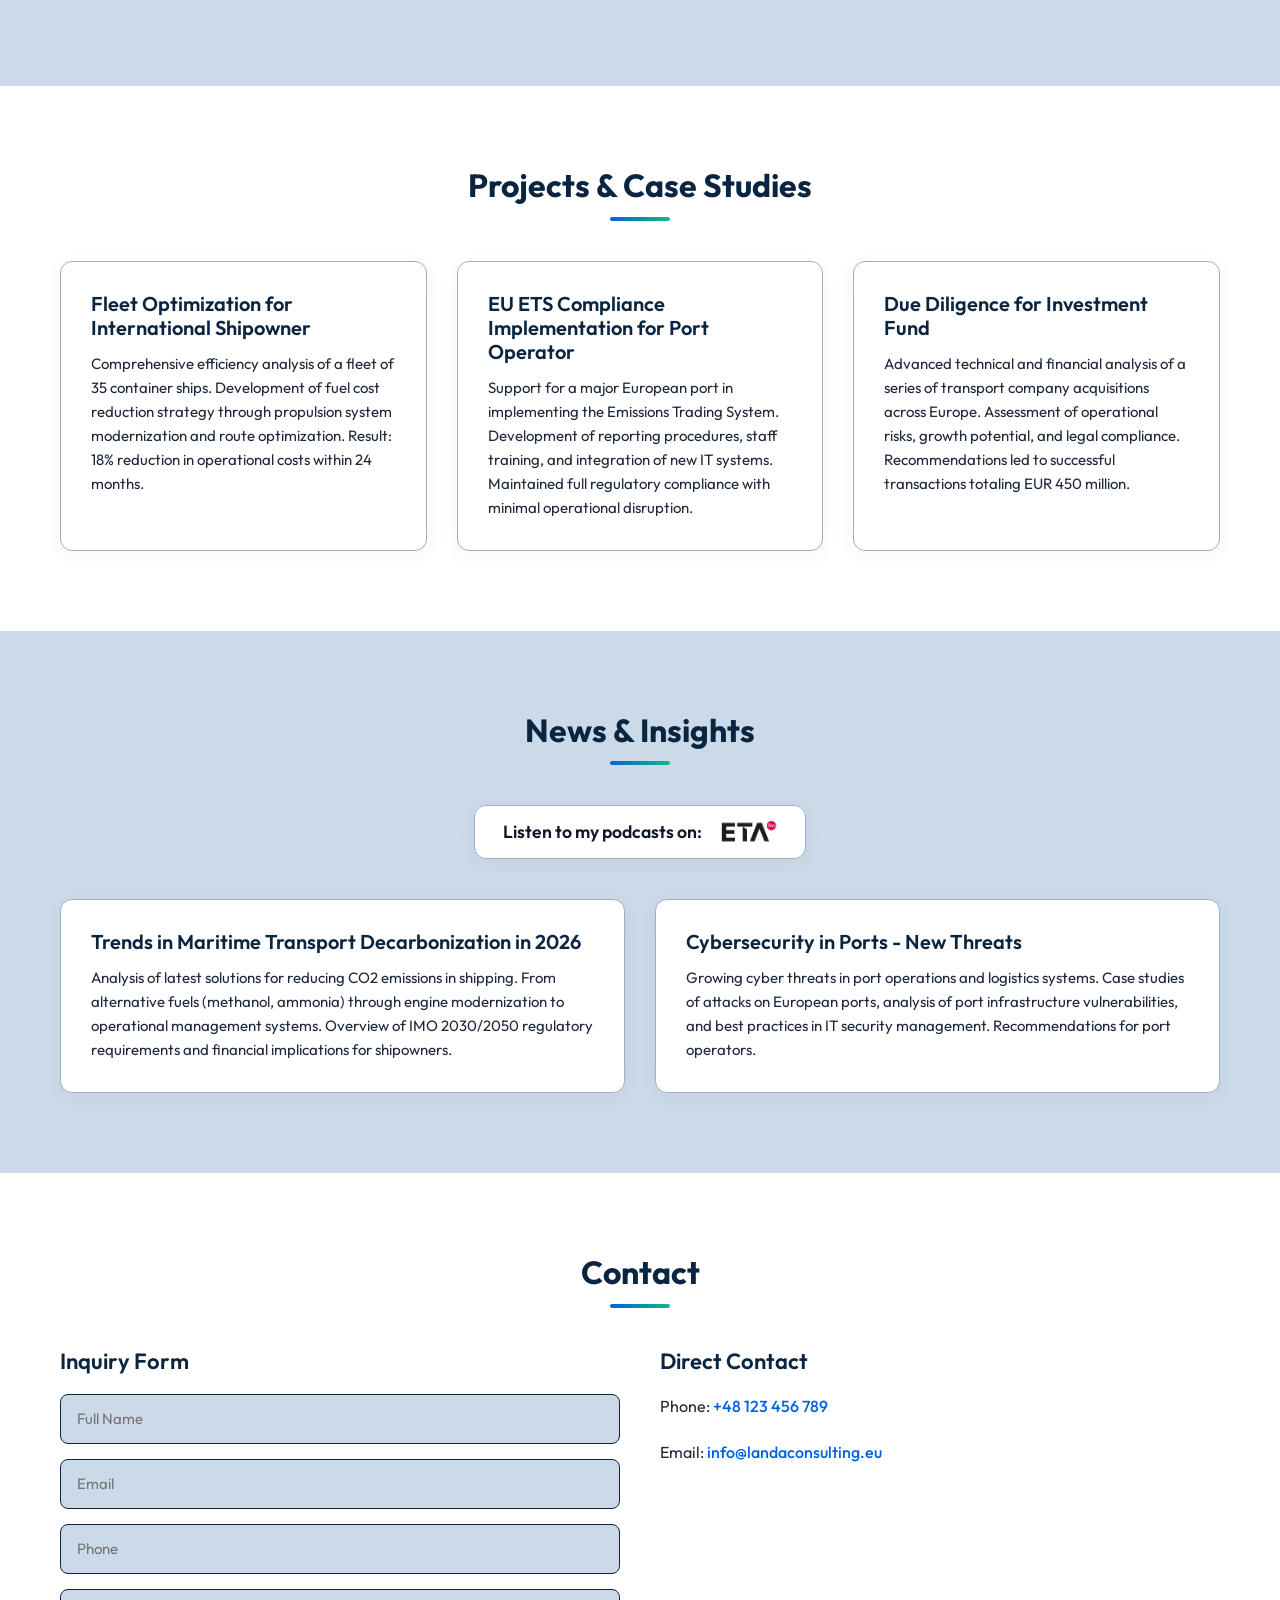
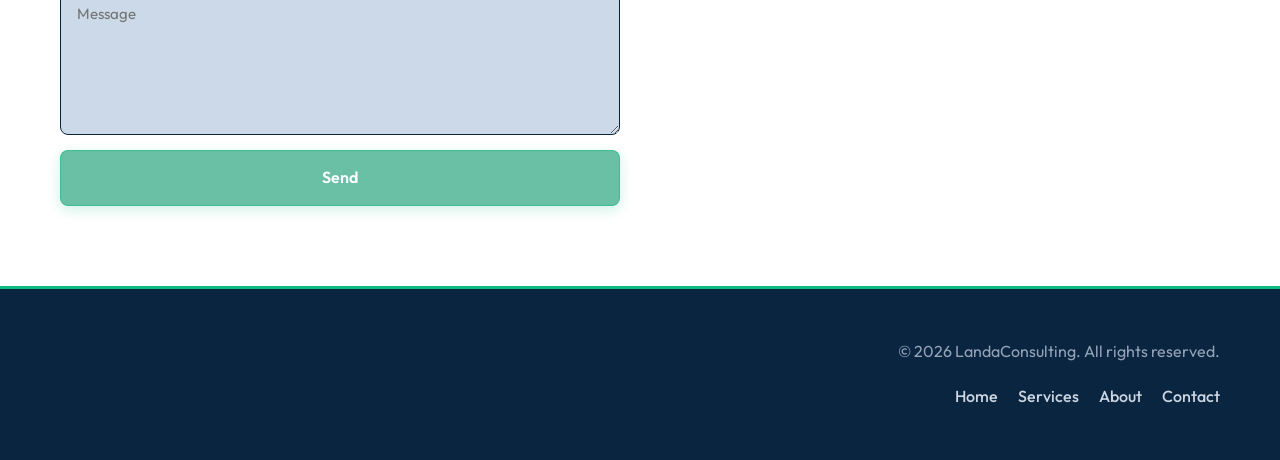
==== commit 8ea5bc9f: "feat: enhance about section layout with image and text alignment, add styles for flex display" ====
--- a/index.html
+++ b/index.html
@@ -52,13 +52,21 @@
 
     <!-- About Section -->
     <section id="about" class="about">
-        <div class="container">
-            <h2 data-i18n="about.title">O mnie</h2>
-            <div class="about-content">
-                <p data-i18n="about.content">Ponad 20 lat doświadczenia w branży transportu morskiego i logistyki.</p>
-            </div>
-        </div>
-    </section>
+    <div class="container">
+        <h2 data-i18n="about.title">O mnie</h2>
+        <div class="about-content">
+            <div class="about-flex">
+                <div class="about-image-container">
+                    <img src="assets/dominik_landa.jpg" alt="Dominik Landa" class="about-photo" />
+                    <p class="about-caption">Dominik Landa</p>
+                </div>
+                <div class="about-text">
+                    <p data-i18n="about.content">Ponad 20 lat doświadczenia w branży transportu morskiego i logistyki.</p>
+                </div>
+            </div>
+        </div>
+    </div>
+</section>
 
     <!-- Projects Section -->
     <section id="projects" class="projects">
--- a/style.css
+++ b/style.css
@@ -246,23 +246,25 @@
 /* CTA Button */
 .cta {
     padding: 14px 34px;
-    background-color: var(--accent-green);
+    background-color: rgba(5, 150, 105, 0.6); /* Slightly darker green and translucent */
     color: #ffffff;
-    border: none;
+    border: 1px solid rgba(16, 185, 129, 0.5); /* Semi-transparent emerald border */
     border-radius: 8px;
     font-weight: 600;
     cursor: pointer;
     font-size: 16px;
     text-decoration: none;
     transition: all 0.3s cubic-bezier(0.4, 0, 0.2, 1);
-    box-shadow: 0 4px 14px rgba(16, 185, 129, 0.3);
+    box-shadow: 0 4px 14px rgba(16, 185, 129, 0.2);
     display: inline-block;
+    backdrop-filter: blur(5px); /* Premium glassmorphism blur */
 }
 
 .cta:hover {
-    background-color: var(--accent-green-hover);
+    background-color: rgba(16, 185, 129, 0.85); /* Slightly brighter and more solid green on hover */
     transform: translateY(-2px);
     box-shadow: 0 6px 20px rgba(16, 185, 129, 0.4);
+    border-color: rgba(16, 185, 129, 0.8);
 }
 
 .cta:active {
@@ -280,7 +282,35 @@
     text-align: center;
     font-size: 18px;
     color: var(--text-dark);
-    line-height: 1.8;
+}
+
+/* About Flex Layout */
+.about-flex {
+    display: flex;
+    align-items: center;
+    gap: 20px;
+    justify-content: center;
+}
+.about-image-container {
+    display: flex;
+    flex-direction: column;
+    align-items: center;
+    margin-right: 20px; /* optional spacing */
+}
+
+.about-photo {
+    width: 180px;
+    height: 180px;
+    border-radius: 50%;
+    object-fit: cover;
+    border: 4px solid var(--primary-navy);
+}
+
+.about-caption {
+    font-style: italic;
+    color: var(--text-light);
+    margin-top: 8px;
+    text-align: center;
 }
 
 /* Services Section */
@@ -585,6 +615,7 @@
     color: #ffffff;
     padding: 50px 0;
     border-top: 3px solid var(--accent-green);
+    text-align: right;
 }
 
 footer p {
@@ -594,6 +625,7 @@
 
 .footer-links {
     display: flex;
+    justify-content: flex-end;
     gap: 20px;
     margin-top: 20px;
 }
@@ -779,4 +811,46 @@
     h2 {
         font-size: 24px;
     }
-}
+
+    /* Reset sticky click hovers on mobile */
+    .service-card:hover,
+    .project-card:hover,
+    .blog-card:hover {
+        transform: none !important;
+        box-shadow: var(--shadow-soft) !important;
+        border-color: var(--border-color) !important;
+    }
+    
+    .service-card:hover::before,
+    .project-card:hover::before,
+    .blog-card:hover::before {
+        transform: scaleX(0) !important;
+    }
+
+    .service-card:hover h3,
+    .project-card:hover h3,
+    .blog-card:hover h3 {
+        color: var(--primary-navy) !important;
+    }
+
+    /* Beautiful auto scroll highlights when in the middle of mobile viewport */
+    .service-card.active-card,
+    .project-card.active-card,
+    .blog-card.active-card {
+        transform: translateY(-8px) !important;
+        box-shadow: var(--shadow-hover) !important;
+        border-color: var(--secondary-blue) !important;
+    }
+
+    .service-card.active-card::before,
+    .project-card.active-card::before,
+    .blog-card.active-card::before {
+        transform: scaleX(1) !important;
+    }
+
+    .service-card.active-card h3,
+    .project-card.active-card h3,
+    .blog-card.active-card h3 {
+        color: var(--secondary-blue) !important;
+    }
+}
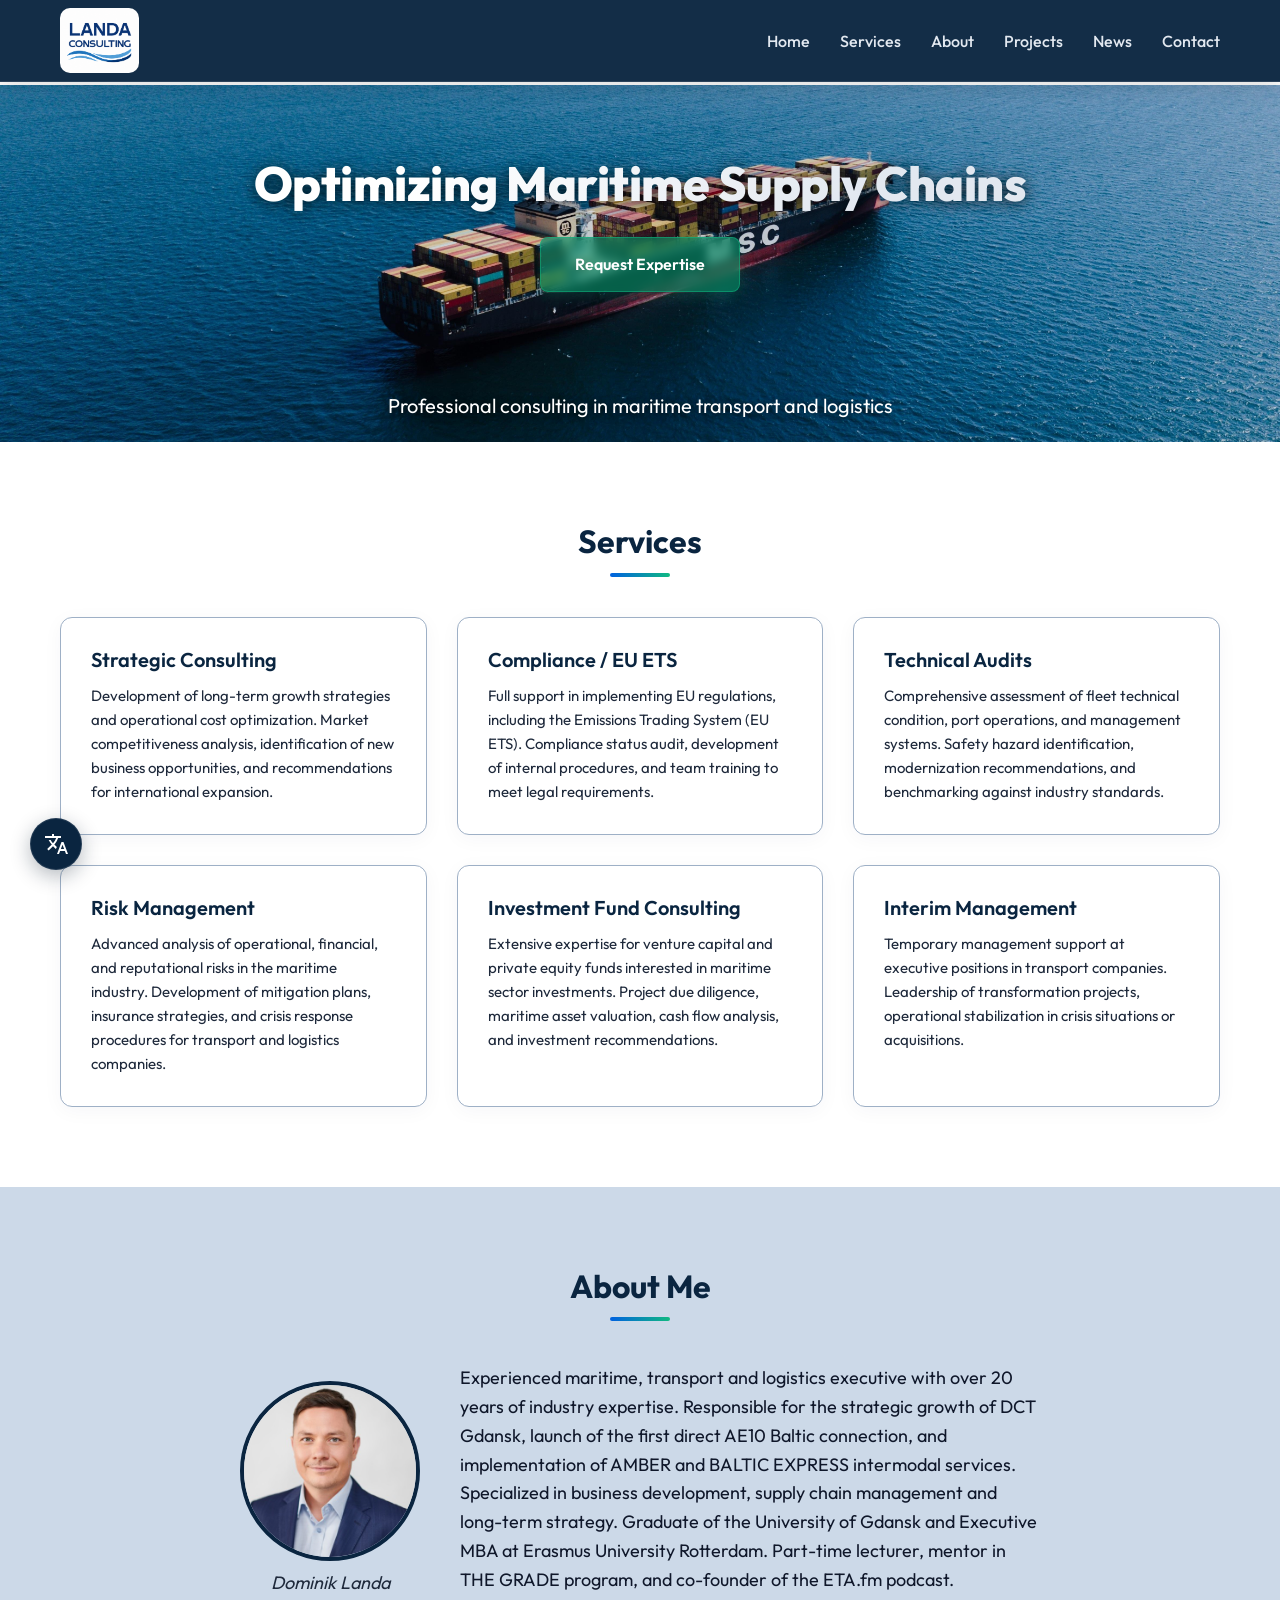
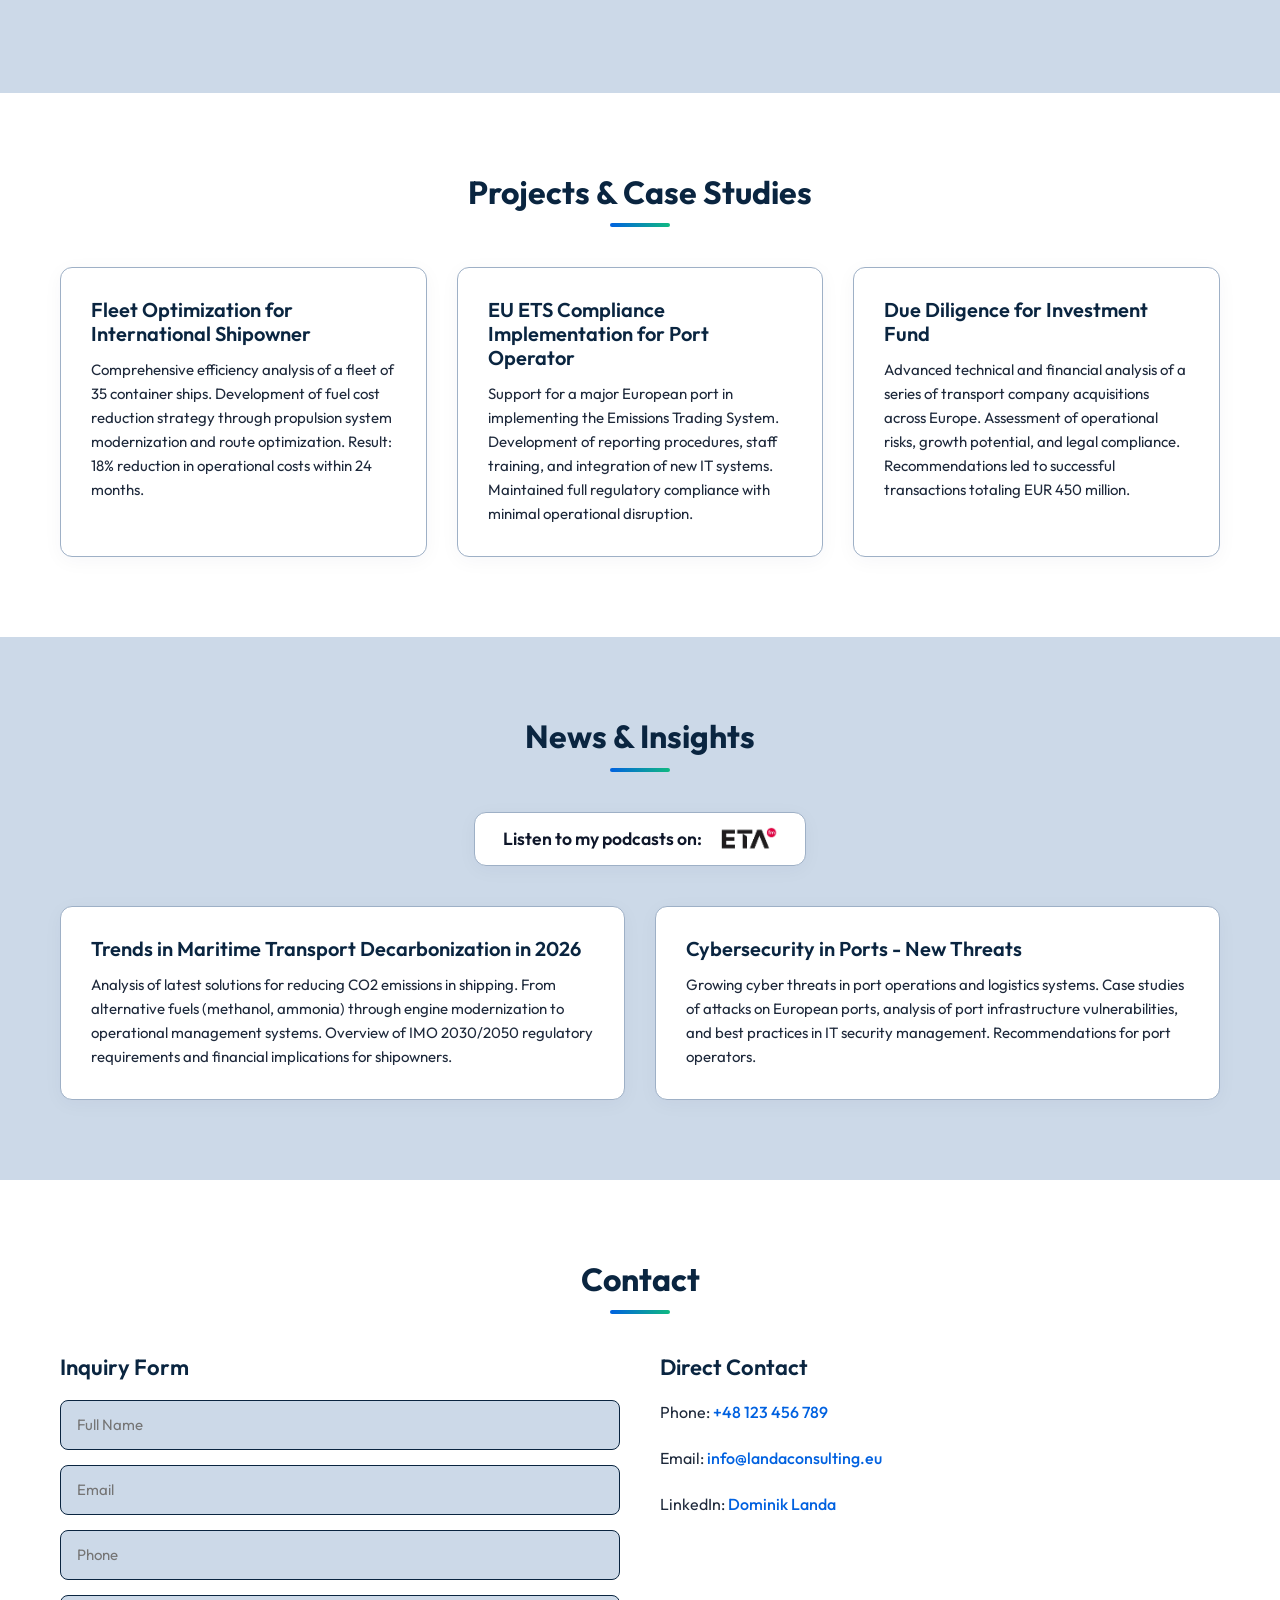
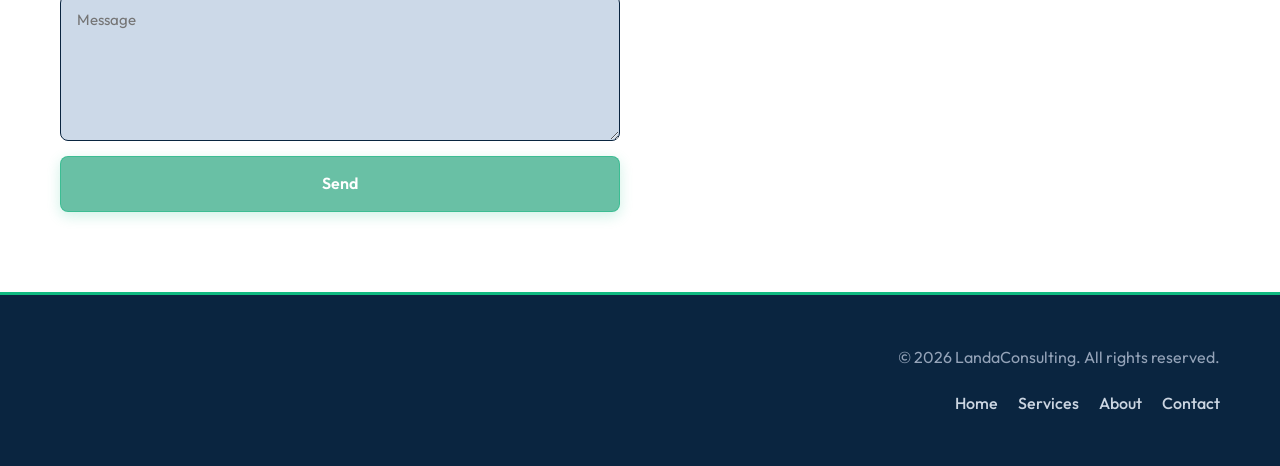
==== commit db2aa3a8: "feat: add LinkedIn profile link to contact section and include background asset image" ====
--- a/index.html
+++ b/index.html
@@ -111,8 +111,9 @@
                 </div>
                 <div class="contact-info">
                     <h3 data-i18n="contact.infoTitle">Bezpośredni kontakt</h3>
-                    <p><span data-i18n="contact.phone">Telefon:</span> <a href="tel:+48123456789">+48 123 456 789</a></p>
-                    <p><span data-i18n="contact.email">Email:</span> <a href="mailto:info@landaconsulting.eu">info@landaconsulting.eu</a></p>
+<p><span data-i18n="contact.phone">Telefon:</span> <a href="tel:+48123456789">+48 123 456 789</a></p>
+<p><span data-i18n="contact.email">Email:</span> <a href="mailto:info@landaconsulting.eu">info@landaconsulting.eu</a></p>
+<p><span data-i18n="contact.linkedin">LinkedIn:</span> <a href="https://www.linkedin.com/in/dominik-landa-2b42766/" target="_blank" rel="noopener noreferrer">Dominik Landa</a></p>
                 </div>
             </div>
         </div>
--- a/style.css
+++ b/style.css
@@ -287,10 +287,21 @@
 /* About Flex Layout */
 .about-flex {
     display: flex;
+    flex-direction: row;
     align-items: center;
+    text-align: left;
     gap: 20px;
-    justify-content: center;
-}
+}
+
+    .about-image-container {
+        order: 1;
+        margin-top: 20px;
+        margin-right: 20px;
+    }
+.about-text {
+    order: 2;
+}
+
 .about-image-container {
     display: flex;
     flex-direction: column;
@@ -755,6 +766,19 @@
     .navbar .container {
         padding: 0 20px;
     }
+    
+    .about-flex {
+        flex-direction: column;
+        text-align: center;
+    }
+    
+    .about-text {
+        order: 1;
+    }
+    .about-image-container {
+        order: 2;
+        margin-top: 20px;
+    }
 
     .hamburger {
         display: flex;
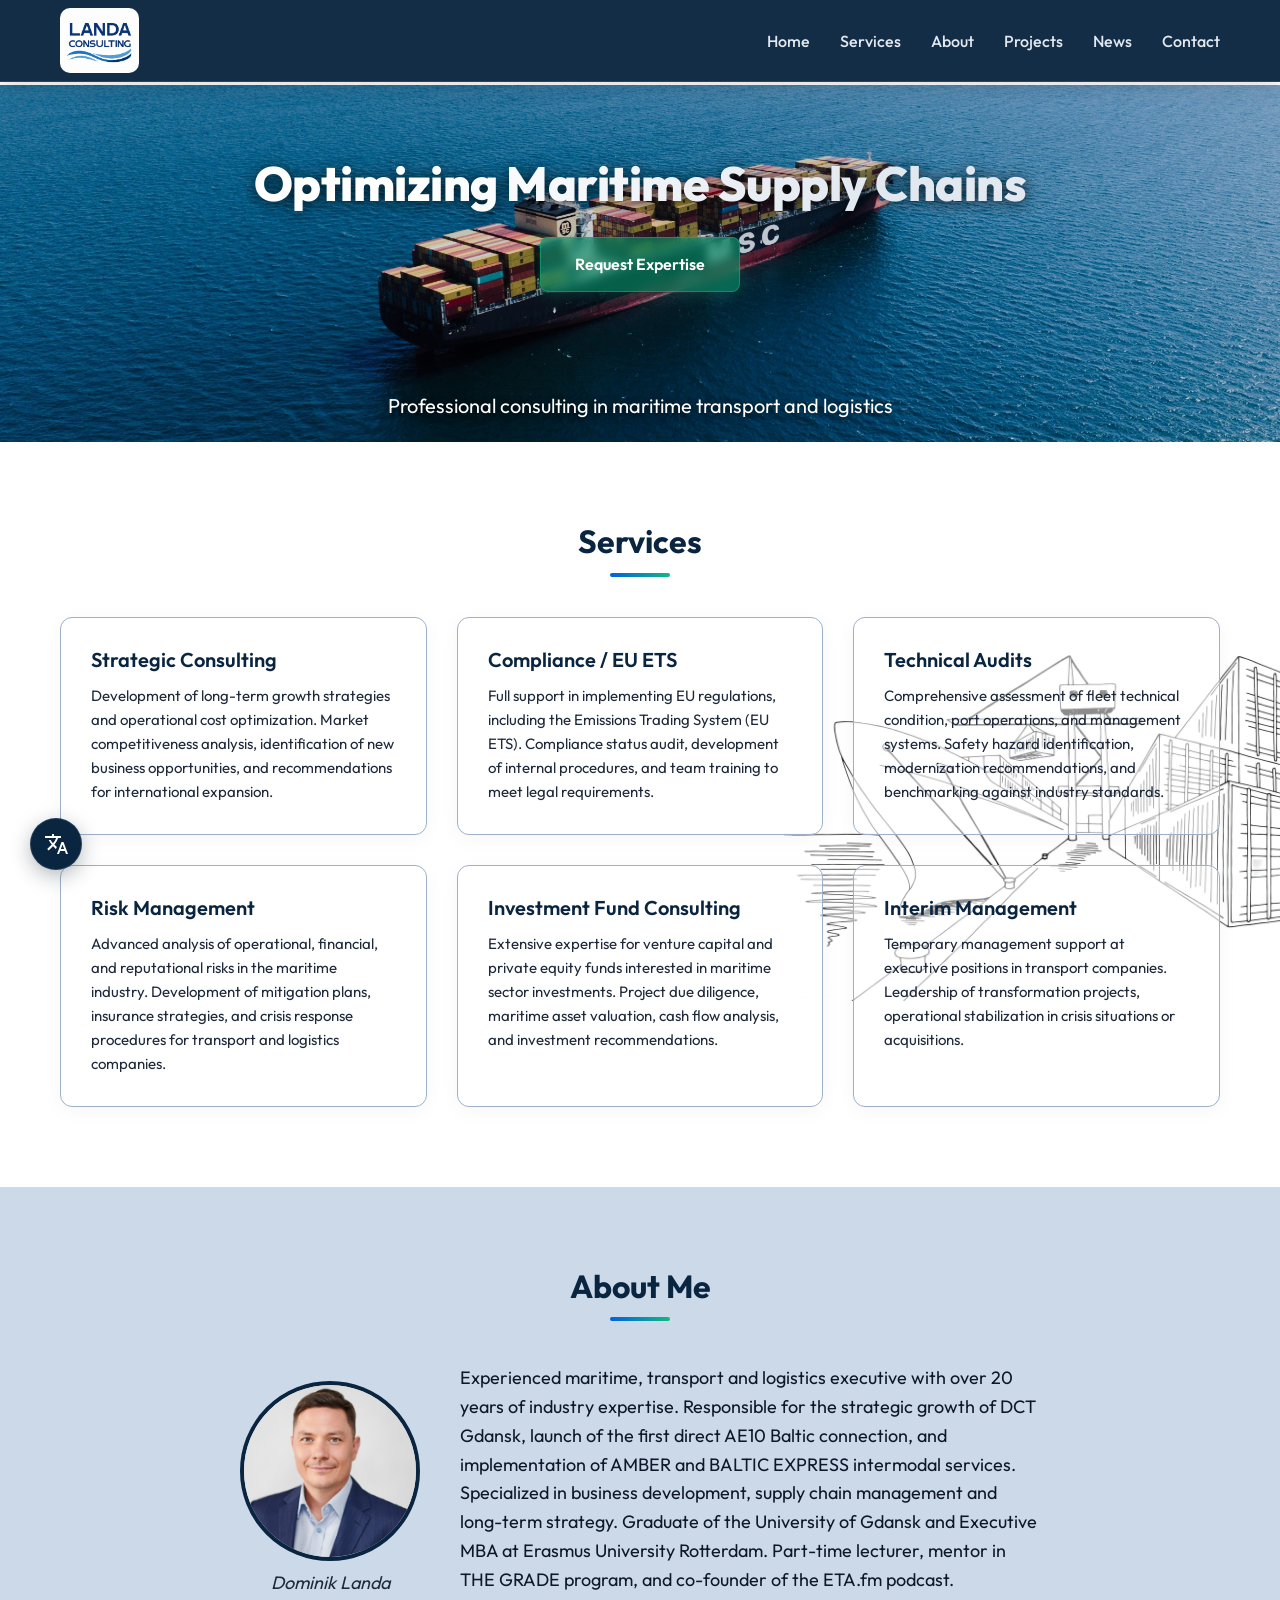
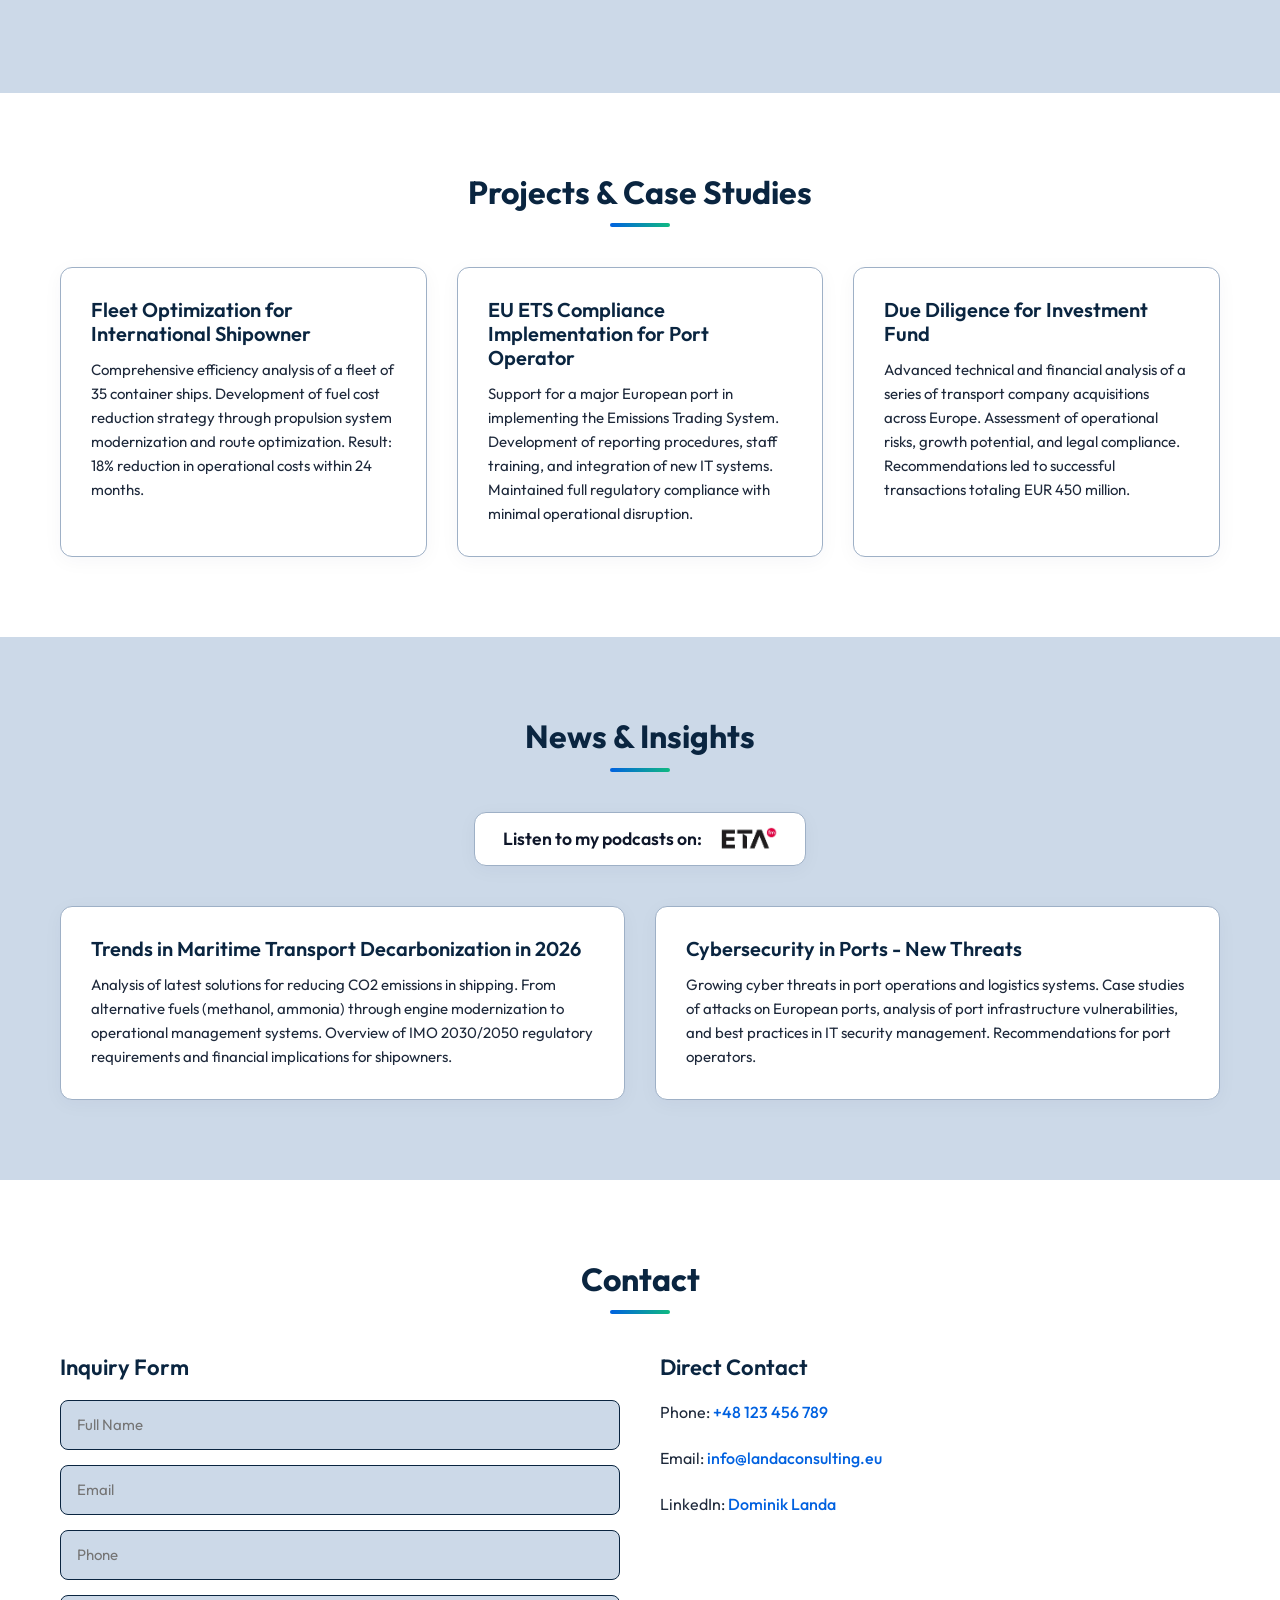
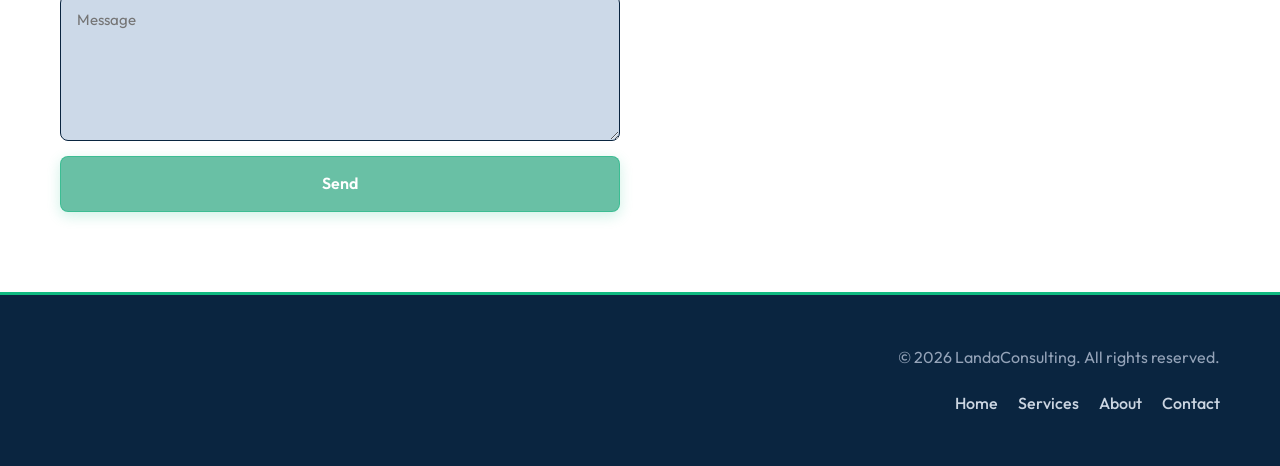
==== commit d3692906: "feat: add port illustration to services section and refactor code formatting" ====
--- a/index.html
+++ b/index.html
@@ -1,5 +1,6 @@
 <!DOCTYPE html>
 <html lang="pl">
+
 <head>
     <meta charset="UTF-8">
     <meta name="viewport" content="width=device-width, initial-scale=1.0">
@@ -8,9 +9,10 @@
     <link rel="stylesheet" href="style.css?v=2.0">
     <script src="translations.js"></script>
 </head>
+
 <body>
-    
-<nav class="navbar">
+
+    <nav class="navbar">
         <div class="container">
             <a href="#home" class="logo">
                 <img src="assets/logo.png" alt="LandaConsulting" class="logo-img">
@@ -37,7 +39,7 @@
             <h1 data-i18n="hero.title">Optymalizacja łańcuchów dostaw morskich</h1>
             <a href="#contact" class="cta" data-i18n="hero.cta">Zamów ekspertyzę</a>
             <p data-i18n="hero.subtitle">Profesjonalne doradztwo w transporcie i logistyce morskiej</p>
-            
+
         </div>
     </section>
 
@@ -45,28 +47,29 @@
     <section id="services" class="services">
         <div class="container">
             <h2 data-i18n="services.title">Usługi</h2>
-            <div class="services-grid" id="servicesGrid">
-            </div>
+            <div class="services-grid" id="servicesGrid" style="background-color: rgba(255, 255, 255, 0);"></div>
+            <img src="assets/szkic_port.jpeg" alt="Szkic portu" class="services-image" />
         </div>
     </section>
 
     <!-- About Section -->
     <section id="about" class="about">
-    <div class="container">
-        <h2 data-i18n="about.title">O mnie</h2>
-        <div class="about-content">
-            <div class="about-flex">
-                <div class="about-image-container">
-                    <img src="assets/dominik_landa.jpg" alt="Dominik Landa" class="about-photo" />
-                    <p class="about-caption">Dominik Landa</p>
-                </div>
-                <div class="about-text">
-                    <p data-i18n="about.content">Ponad 20 lat doświadczenia w branży transportu morskiego i logistyki.</p>
-                </div>
-            </div>
-        </div>
-    </div>
-</section>
+        <div class="container">
+            <h2 data-i18n="about.title">O mnie</h2>
+            <div class="about-content">
+                <div class="about-flex">
+                    <div class="about-image-container">
+                        <img src="assets/dominik_landa.jpg" alt="Dominik Landa" class="about-photo" />
+                        <p class="about-caption">Dominik Landa</p>
+                    </div>
+                    <div class="about-text">
+                        <p data-i18n="about.content">Ponad 20 lat doświadczenia w branży transportu morskiego i
+                            logistyki.</p>
+                    </div>
+                </div>
+            </div>
+        </div>
+    </section>
 
     <!-- Projects Section -->
     <section id="projects" class="projects">
@@ -82,7 +85,8 @@
         <div class="container">
             <h2 data-i18n="blog.title">Aktualności i Wiedza</h2>
             <div class="blog-content">
-                <a href="https://eta.fm/" target="_blank" rel="noopener noreferrer" class="podcast-container" title="ETA.fm">
+                <a href="https://eta.fm/" target="_blank" rel="noopener noreferrer" class="podcast-container"
+                    title="ETA.fm">
                     <span data-i18n="blog.eta" class="podcast-text">Posłuchaj moich podcastów na:</span>
                     <span class="podcast-logo-link">
                         <img src="assets/eta_fm_logo.png" alt="ETA.fm" class="podcast-logo-img">
@@ -102,18 +106,24 @@
                 <div class="contact-form">
                     <h3 data-i18n="contact.formTitle">Formularz zapytania</h3>
                     <form>
-                        <input type="text" data-placeholder="contact.placeholders.name" placeholder="Imię i nazwisko" required>
+                        <input type="text" data-placeholder="contact.placeholders.name" placeholder="Imię i nazwisko"
+                            required>
                         <input type="email" data-placeholder="contact.placeholders.email" placeholder="Email" required>
                         <input type="tel" data-placeholder="contact.placeholders.phone" placeholder="Telefon" required>
-                        <textarea data-placeholder="contact.placeholders.message" placeholder="Wiadomość" rows="5" required></textarea>
+                        <textarea data-placeholder="contact.placeholders.message" placeholder="Wiadomość" rows="5"
+                            required></textarea>
                         <button type="submit" class="cta" data-i18n="contact.submit">Wyślij</button>
                     </form>
                 </div>
                 <div class="contact-info">
                     <h3 data-i18n="contact.infoTitle">Bezpośredni kontakt</h3>
-<p><span data-i18n="contact.phone">Telefon:</span> <a href="tel:+48123456789">+48 123 456 789</a></p>
-<p><span data-i18n="contact.email">Email:</span> <a href="mailto:info@landaconsulting.eu">info@landaconsulting.eu</a></p>
-<p><span data-i18n="contact.linkedin">LinkedIn:</span> <a href="https://www.linkedin.com/in/dominik-landa-2b42766/" target="_blank" rel="noopener noreferrer">Dominik Landa</a></p>
+                    <p><span data-i18n="contact.phone">Telefon:</span> <a href="tel:+48123456789">+48 123 456 789</a>
+                    </p>
+                    <p><span data-i18n="contact.email">Email:</span> <a
+                            href="mailto:info@landaconsulting.eu">info@landaconsulting.eu</a></p>
+                    <p><span data-i18n="contact.linkedin">LinkedIn:</span> <a
+                            href="https://www.linkedin.com/in/dominik-landa-2b42766/" target="_blank"
+                            rel="noopener noreferrer">Dominik Landa</a></p>
                 </div>
             </div>
         </div>
@@ -135,44 +145,57 @@
     <!-- Language Switcher -->
     <div class="language-switcher" id="languageSwitcher">
         <button class="lang-toggle" id="langToggle" title="Zmień język / Change language">
-            <svg class="translate-icon" width="24" height="24" viewBox="0 0 24 24" fill="none" xmlns="http://www.w3.org/2000/svg">
-                <path d="M12.87 15.07l-2.54-2.51.03-.03c1.74-1.94 2.98-4.17 3.71-6.53H17V4h-7V2H8v2H1v2h11.17C11.5 7.92 10.44 9.75 9 11.35 8.07 10.32 7.3 9.19 6.69 8H4.69c.73 1.63 1.77 3.17 3.1 4.56L3.2 17.1l1.42 1.42L9 14.13l2.85 2.85.03-.06c.33-.61.66-1.24.99-1.85zM19.5 10h-2L13 22h2l1.12-3h4.75l1.13 3h2l-4.5-12zm-2.63 7l1.63-4.37L20.13 17h-3.26z" fill="currentColor"/>
+            <svg class="translate-icon" width="24" height="24" viewBox="0 0 24 24" fill="none"
+                xmlns="http://www.w3.org/2000/svg">
+                <path
+                    d="M12.87 15.07l-2.54-2.51.03-.03c1.74-1.94 2.98-4.17 3.71-6.53H17V4h-7V2H8v2H1v2h11.17C11.5 7.92 10.44 9.75 9 11.35 8.07 10.32 7.3 9.19 6.69 8H4.69c.73 1.63 1.77 3.17 3.1 4.56L3.2 17.1l1.42 1.42L9 14.13l2.85 2.85.03-.06c.33-.61.66-1.24.99-1.85zM19.5 10h-2L13 22h2l1.12-3h4.75l1.13 3h2l-4.5-12zm-2.63 7l1.63-4.37L20.13 17h-3.26z"
+                    fill="currentColor" />
             </svg>
         </button>
         <div class="lang-options" id="langOptions">
             <button class="lang-btn" data-lang="zh" title="中文 (Chinese)">
                 <svg class="flag-icon" viewBox="0 0 24 24" fill="none" xmlns="http://www.w3.org/2000/svg">
                     <g clip-path="url(#clip-zh)">
-                        <rect width="24" height="24" fill="#ee1c25"/>
+                        <rect width="24" height="24" fill="#ee1c25" />
                         <!-- Large Star (Centered and Enlarged) -->
-                        <polygon points="10,6 11.1,9.5 14.8,9.5 11.8,11.6 12.9,15.1 10,12.9 7.1,15.1 8.2,11.6 5.2,9.5 8.9,9.5" fill="#ffde00"/>
+                        <polygon
+                            points="10,6 11.1,9.5 14.8,9.5 11.8,11.6 12.9,15.1 10,12.9 7.1,15.1 8.2,11.6 5.2,9.5 8.9,9.5"
+                            fill="#ffde00" />
                         <!-- Small Star 1 (Enlarged, Shifted closer to center, Rotated to face large star) -->
-                        <polygon points="0,-1.6 0.35,-0.49 1.52,-0.49 0.57,0.19 0.94,1.29 0,0.6 -0.94,1.29 -0.57,0.19 -1.52,-0.49 -0.35,-0.49" fill="#ffde00" transform="translate(15, 6.5) rotate(-35)"/>
+                        <polygon
+                            points="0,-1.6 0.35,-0.49 1.52,-0.49 0.57,0.19 0.94,1.29 0,0.6 -0.94,1.29 -0.57,0.19 -1.52,-0.49 -0.35,-0.49"
+                            fill="#ffde00" transform="translate(15, 6.5) rotate(-35)" />
                         <!-- Small Star 2 -->
-                        <polygon points="0,-1.6 0.35,-0.49 1.52,-0.49 0.57,0.19 0.94,1.29 0,0.6 -0.94,1.29 -0.57,0.19 -1.52,-0.49 -0.35,-0.49" fill="#ffde00" transform="translate(17, 9.5) rotate(-10)"/>
+                        <polygon
+                            points="0,-1.6 0.35,-0.49 1.52,-0.49 0.57,0.19 0.94,1.29 0,0.6 -0.94,1.29 -0.57,0.19 -1.52,-0.49 -0.35,-0.49"
+                            fill="#ffde00" transform="translate(17, 9.5) rotate(-10)" />
                         <!-- Small Star 3 -->
-                        <polygon points="0,-1.6 0.35,-0.49 1.52,-0.49 0.57,0.19 0.94,1.29 0,0.6 -0.94,1.29 -0.57,0.19 -1.52,-0.49 -0.35,-0.49" fill="#ffde00" transform="translate(17, 12.5) rotate(15)"/>
+                        <polygon
+                            points="0,-1.6 0.35,-0.49 1.52,-0.49 0.57,0.19 0.94,1.29 0,0.6 -0.94,1.29 -0.57,0.19 -1.52,-0.49 -0.35,-0.49"
+                            fill="#ffde00" transform="translate(17, 12.5) rotate(15)" />
                         <!-- Small Star 4 -->
-                        <polygon points="0,-1.6 0.35,-0.49 1.52,-0.49 0.57,0.19 0.94,1.29 0,0.6 -0.94,1.29 -0.57,0.19 -1.52,-0.49 -0.35,-0.49" fill="#ffde00" transform="translate(15, 15.5) rotate(40)"/>
+                        <polygon
+                            points="0,-1.6 0.35,-0.49 1.52,-0.49 0.57,0.19 0.94,1.29 0,0.6 -0.94,1.29 -0.57,0.19 -1.52,-0.49 -0.35,-0.49"
+                            fill="#ffde00" transform="translate(15, 15.5) rotate(40)" />
                     </g>
-                    <circle cx="12" cy="12" r="11" stroke="rgba(0,0,0,0.08)" stroke-width="1"/>
+                    <circle cx="12" cy="12" r="11" stroke="rgba(0,0,0,0.08)" stroke-width="1" />
                     <defs>
                         <clipPath id="clip-zh">
-                            <circle cx="12" cy="12" r="11"/>
+                            <circle cx="12" cy="12" r="11" />
                         </clipPath>
                     </defs>
                 </svg>
             </button>
             <button class="lang-btn" data-lang="pl" title="Polski">
                 <svg class="flag-icon" viewBox="0 0 24 24" fill="none" xmlns="http://www.w3.org/2000/svg">
-                    <circle cx="12" cy="12" r="11" fill="#f0f0f0" stroke="rgba(0,0,0,0.08)" stroke-width="1"/>
+                    <circle cx="12" cy="12" r="11" fill="#f0f0f0" stroke="rgba(0,0,0,0.08)" stroke-width="1" />
                     <g clip-path="url(#clip-pl)">
-                        <rect x="0" y="0" width="24" height="12" fill="#ffffff"/>
-                        <rect x="0" y="12" width="24" height="12" fill="#eb5757"/>
+                        <rect x="0" y="0" width="24" height="12" fill="#ffffff" />
+                        <rect x="0" y="12" width="24" height="12" fill="#eb5757" />
                     </g>
                     <defs>
                         <clipPath id="clip-pl">
-                            <circle cx="12" cy="12" r="11"/>
+                            <circle cx="12" cy="12" r="11" />
                         </clipPath>
                     </defs>
                 </svg>
@@ -180,16 +203,16 @@
             <button class="lang-btn" data-lang="en" title="English">
                 <svg class="flag-icon" viewBox="0 0 24 24" fill="none" xmlns="http://www.w3.org/2000/svg">
                     <g clip-path="url(#clip-en)">
-                        <rect width="24" height="24" fill="#2f80ed"/>
-                        <path d="M0 0L24 24M24 0L0 24" stroke="#ffffff" stroke-width="3" stroke-linecap="round"/>
-                        <path d="M0 0L24 24M24 0L0 24" stroke="#eb5757" stroke-width="1.5" stroke-linecap="round"/>
-                        <path d="M12 0V24M0 12H24" stroke="#ffffff" stroke-width="5"/>
-                        <path d="M12 0V24M0 12H24" stroke="#eb5757" stroke-width="3"/>
+                        <rect width="24" height="24" fill="#2f80ed" />
+                        <path d="M0 0L24 24M24 0L0 24" stroke="#ffffff" stroke-width="3" stroke-linecap="round" />
+                        <path d="M0 0L24 24M24 0L0 24" stroke="#eb5757" stroke-width="1.5" stroke-linecap="round" />
+                        <path d="M12 0V24M0 12H24" stroke="#ffffff" stroke-width="5" />
+                        <path d="M12 0V24M0 12H24" stroke="#eb5757" stroke-width="3" />
                     </g>
-                    <circle cx="12" cy="12" r="11" stroke="rgba(0,0,0,0.08)" stroke-width="1"/>
+                    <circle cx="12" cy="12" r="11" stroke="rgba(0,0,0,0.08)" stroke-width="1" />
                     <defs>
                         <clipPath id="clip-en">
-                            <circle cx="12" cy="12" r="11"/>
+                            <circle cx="12" cy="12" r="11" />
                         </clipPath>
                     </defs>
                 </svg>
@@ -200,4 +223,5 @@
     <script src="https://cdn.jsdelivr.net/npm/bootstrap@5.3.0/dist/js/bootstrap.bundle.min.js"></script>
     <script src="app.js"></script>
 </body>
+
 </html>
--- a/style.css
+++ b/style.css
@@ -1,15 +1,23 @@
 @import url('https://fonts.googleapis.com/css2?family=Outfit:wght@300;400;500;600;700;800&display=swap');
 
 :root {
-    --primary-navy: #0a2540;      /* Premium deep sea navy (Stripe-grade trust) */
-    --secondary-blue: #0061e0;    /* Vivid ocean trust blue */
-    --accent-green: #10b981;      /* Sustainability emerald green */
-    --accent-green-hover: #059669;/* Darker sustainability green for hover */
-    --text-dark: #0f172a;         /* High-contrast slate 900 for readability */
-    --text-light: #1e293b;        /* Crisp slate 800 for superb accessibility and high contrast */
-    --bg-light: #ccd9e8;          /* Solid elegant sea-spray grey-blue for highly visible background contrast */
+    --primary-navy: #0a2540;
+    /* Premium deep sea navy (Stripe-grade trust) */
+    --secondary-blue: #0061e0;
+    /* Vivid ocean trust blue */
+    --accent-green: #10b981;
+    /* Sustainability emerald green */
+    --accent-green-hover: #059669;
+    /* Darker sustainability green for hover */
+    --text-dark: #0f172a;
+    /* High-contrast slate 900 for readability */
+    --text-light: #1e293b;
+    /* Crisp slate 800 for superb accessibility and high contrast */
+    --bg-light: #ccd9e8;
+    /* Solid elegant sea-spray grey-blue for highly visible background contrast */
     --bg-white: #ffffff;
-    --border-color: #9eb0c6;      /* Prominent, beautifully defined sea-spray border */
+    --border-color: #9eb0c6;
+    /* Prominent, beautifully defined sea-spray border */
     --font-primary: 'Outfit', sans-serif;
     --shadow-soft: 0 4px 20px rgba(10, 37, 64, 0.04);
     --shadow-hover: 0 12px 30px rgba(10, 37, 64, 0.08);
@@ -31,7 +39,8 @@
     font-family: var(--font-primary);
     line-height: 1.6;
     color: var(--text-dark);
-    padding-top: 85px; /* Adjusted to match the new header height beautifully */
+    padding-top: 85px;
+    /* Adjusted to match the new header height beautifully */
     background-color: var(--bg-white);
 }
 
@@ -43,13 +52,16 @@
 
 /* Navigation */
 .navbar {
-    padding: 8px 0; /* Reduced padding for perfect balance with the larger logo */
-    border-bottom: 1px solid rgba(255, 255, 255, 0.1); /* Elegant semi-translucent white border for dark navy navbar */
+    padding: 8px 0;
+    /* Reduced padding for perfect balance with the larger logo */
+    border-bottom: 1px solid rgba(255, 255, 255, 0.1);
+    /* Elegant semi-translucent white border for dark navy navbar */
     position: fixed;
     top: 0;
     left: 0;
     right: 0;
-    background-color: rgba(10, 37, 64, 0.96); /* Premium dark navy translucent background matching the footer */
+    background-color: rgba(10, 37, 64, 0.96);
+    /* Premium dark navy translucent background matching the footer */
     backdrop-filter: blur(10px);
     z-index: 1000;
     box-shadow: 0 4px 20px rgba(0, 0, 0, 0.15);
@@ -73,11 +85,14 @@
 }
 
 .logo-img {
-    height: 65px; /* Enlarged for maximum legibility */
+    height: 65px;
+    /* Enlarged for maximum legibility */
     width: auto;
     object-fit: contain;
-    border-radius: 10px; /* Sophisticated rounded corners for premium aesthetic */
-    display: block; /* Eliminates vertical baseline offset for absolute centering */
+    border-radius: 10px;
+    /* Sophisticated rounded corners for premium aesthetic */
+    display: block;
+    /* Eliminates vertical baseline offset for absolute centering */
     transition: transform 0.3s ease;
 }
 
@@ -89,24 +104,31 @@
     display: flex;
     list-style: none;
     gap: 30px;
-    align-items: center; /* Perfectly centers all nav links vertically in the header */
-    margin: 0 !important; /* Explicitly overrides Bootstrap's default bottom margin */
-    padding: 0 !important; /* Explicitly overrides Bootstrap's default left padding */
+    align-items: center;
+    /* Perfectly centers all nav links vertically in the header */
+    margin: 0 !important;
+    /* Explicitly overrides Bootstrap's default bottom margin */
+    padding: 0 !important;
+    /* Explicitly overrides Bootstrap's default left padding */
 }
 
 .nav-links li {
     display: inline-flex;
-    align-items: center; /* Explicit vertical centering of the list items */
+    align-items: center;
+    /* Explicit vertical centering of the list items */
 }
 
 .nav-links a {
     text-decoration: none;
-    color: #e2e8f0; /* Elegant light-silver link text for superb dark navy navbar contrast */
+    color: #e2e8f0;
+    /* Elegant light-silver link text for superb dark navy navbar contrast */
     font-weight: 500;
     transition: all 0.3s ease;
     position: relative;
-    padding: 6px 0; /* Perfectly balanced top/bottom padding to achieve absolute pixel-perfect centering */
-    line-height: 1; /* Normalizes line-height to remove default vertical spacing anomalies */
+    padding: 6px 0;
+    /* Perfectly balanced top/bottom padding to achieve absolute pixel-perfect centering */
+    line-height: 1;
+    /* Normalizes line-height to remove default vertical spacing anomalies */
 }
 
 .nav-links a::after {
@@ -128,7 +150,8 @@
 }
 
 .nav-links a:hover {
-    color: var(--accent-green); /* Elegant sustainability green hover effect */
+    color: var(--accent-green);
+    /* Elegant sustainability green hover effect */
 }
 
 
@@ -144,7 +167,8 @@
 .hamburger span {
     width: 25px;
     height: 3px;
-    background-color: #ffffff; /* White hamburger bars for dark navy navbar */
+    background-color: #ffffff;
+    /* White hamburger bars for dark navy navbar */
     transition: 0.3s;
 }
 
@@ -165,7 +189,9 @@
     padding: 80px 0;
 }
 
-h1, h2, h3 {
+h1,
+h2,
+h3 {
     font-family: var(--font-primary);
     font-weight: 700;
 }
@@ -246,9 +272,11 @@
 /* CTA Button */
 .cta {
     padding: 14px 34px;
-    background-color: rgba(5, 150, 105, 0.6); /* Slightly darker green and translucent */
+    background-color: rgba(5, 150, 105, 0.6);
+    /* Slightly darker green and translucent */
     color: #ffffff;
-    border: 1px solid rgba(16, 185, 129, 0.5); /* Semi-transparent emerald border */
+    border: 1px solid rgba(16, 185, 129, 0.5);
+    /* Semi-transparent emerald border */
     border-radius: 8px;
     font-weight: 600;
     cursor: pointer;
@@ -257,11 +285,13 @@
     transition: all 0.3s cubic-bezier(0.4, 0, 0.2, 1);
     box-shadow: 0 4px 14px rgba(16, 185, 129, 0.2);
     display: inline-block;
-    backdrop-filter: blur(5px); /* Premium glassmorphism blur */
+    backdrop-filter: blur(5px);
+    /* Premium glassmorphism blur */
 }
 
 .cta:hover {
-    background-color: rgba(16, 185, 129, 0.85); /* Slightly brighter and more solid green on hover */
+    background-color: rgba(16, 185, 129, 0.85);
+    /* Slightly brighter and more solid green on hover */
     transform: translateY(-2px);
     box-shadow: 0 6px 20px rgba(16, 185, 129, 0.4);
     border-color: rgba(16, 185, 129, 0.8);
@@ -293,11 +323,12 @@
     gap: 20px;
 }
 
-    .about-image-container {
-        order: 1;
-        margin-top: 20px;
-        margin-right: 20px;
-    }
+.about-image-container {
+    order: 1;
+    margin-top: 20px;
+    margin-right: 20px;
+}
+
 .about-text {
     order: 2;
 }
@@ -306,7 +337,8 @@
     display: flex;
     flex-direction: column;
     align-items: center;
-    margin-right: 20px; /* optional spacing */
+    margin-right: 20px;
+    /* optional spacing */
 }
 
 .about-photo {
@@ -332,8 +364,36 @@
     margin-top: 40px;
 }
 
+/* Services Section Enhancements */
+.services {
+    position: relative;
+    overflow: hidden;
+}
+
+.services .container {
+    /* No extra right padding needed; image will appear below the grid */
+    background-color: rgba(255, 255, 255, 0);
+}
+
+.services-image {
+    position: absolute;
+    right: 0;
+    top: 50%;
+    transform: translateY(-50%);
+    height: 50%;
+    max-height: 50%;
+    object-fit: contain;
+    pointer-events: none;
+    opacity: 0.9;
+    z-index: -1;
+}
+
+
+
+
+
 .service-card {
-    background-color: var(--bg-white);
+    background-color: rgba(255, 255, 255, 0.5);
     padding: 30px;
     border-radius: 12px;
     border: 1px solid var(--border-color);
@@ -570,7 +630,8 @@
     margin-top: 40px;
 }
 
-.contact-form h3, .contact-info h3 {
+.contact-form h3,
+.contact-info h3 {
     color: var(--primary-navy);
     font-weight: 600;
     margin-bottom: 20px;
@@ -586,7 +647,8 @@
 .contact-form input,
 .contact-form textarea {
     padding: 12px 16px;
-    border: 1px solid var(--primary-navy); /* High-contrast border in footer navy for visibility */
+    border: 1px solid var(--primary-navy);
+    /* High-contrast border in footer navy for visibility */
     border-radius: 8px;
     font-family: var(--font-primary);
     color: var(--text-dark);
@@ -705,7 +767,8 @@
     width: 48px;
     height: 48px;
     border-radius: 50%;
-    border: 2px solid rgba(10, 37, 64, 0.15); /* A subtle border in primary navy with opacity, always visible */
+    border: 2px solid rgba(10, 37, 64, 0.15);
+    /* A subtle border in primary navy with opacity, always visible */
     background: transparent;
     padding: 0;
     cursor: pointer;
@@ -766,15 +829,16 @@
     .navbar .container {
         padding: 0 20px;
     }
-    
+
     .about-flex {
         flex-direction: column;
         text-align: center;
     }
-    
+
     .about-text {
         order: 1;
     }
+
     .about-image-container {
         order: 2;
         margin-top: 20px;
@@ -786,11 +850,13 @@
 
     .nav-links {
         position: absolute;
-        top: 81px; /* Perfectly aligned with the new navbar height */
+        top: 81px;
+        /* Perfectly aligned with the new navbar height */
         left: 0;
         right: 0;
         flex-direction: column;
-        background-color: rgba(10, 37, 64, 0.98); /* Matching dark navy backdrop with premium contrast for mobile dropdown */
+        background-color: rgba(10, 37, 64, 0.98);
+        /* Matching dark navy backdrop with premium contrast for mobile dropdown */
         border-bottom: 1px solid rgba(255, 255, 255, 0.1);
         max-height: 0;
         overflow: hidden;
@@ -804,7 +870,8 @@
 
     .nav-links li {
         padding: 15px 20px;
-        border-bottom: 1px solid rgba(255, 255, 255, 0.1); /* Subtle white border for links separator on navy mobile menu */
+        border-bottom: 1px solid rgba(255, 255, 255, 0.1);
+        /* Subtle white border for links separator on navy mobile menu */
     }
 
     .services-grid,
@@ -844,7 +911,7 @@
         box-shadow: var(--shadow-soft) !important;
         border-color: var(--border-color) !important;
     }
-    
+
     .service-card:hover::before,
     .project-card:hover::before,
     .blog-card:hover::before {
@@ -877,4 +944,4 @@
     .blog-card.active-card h3 {
         color: var(--secondary-blue) !important;
     }
-}
+}
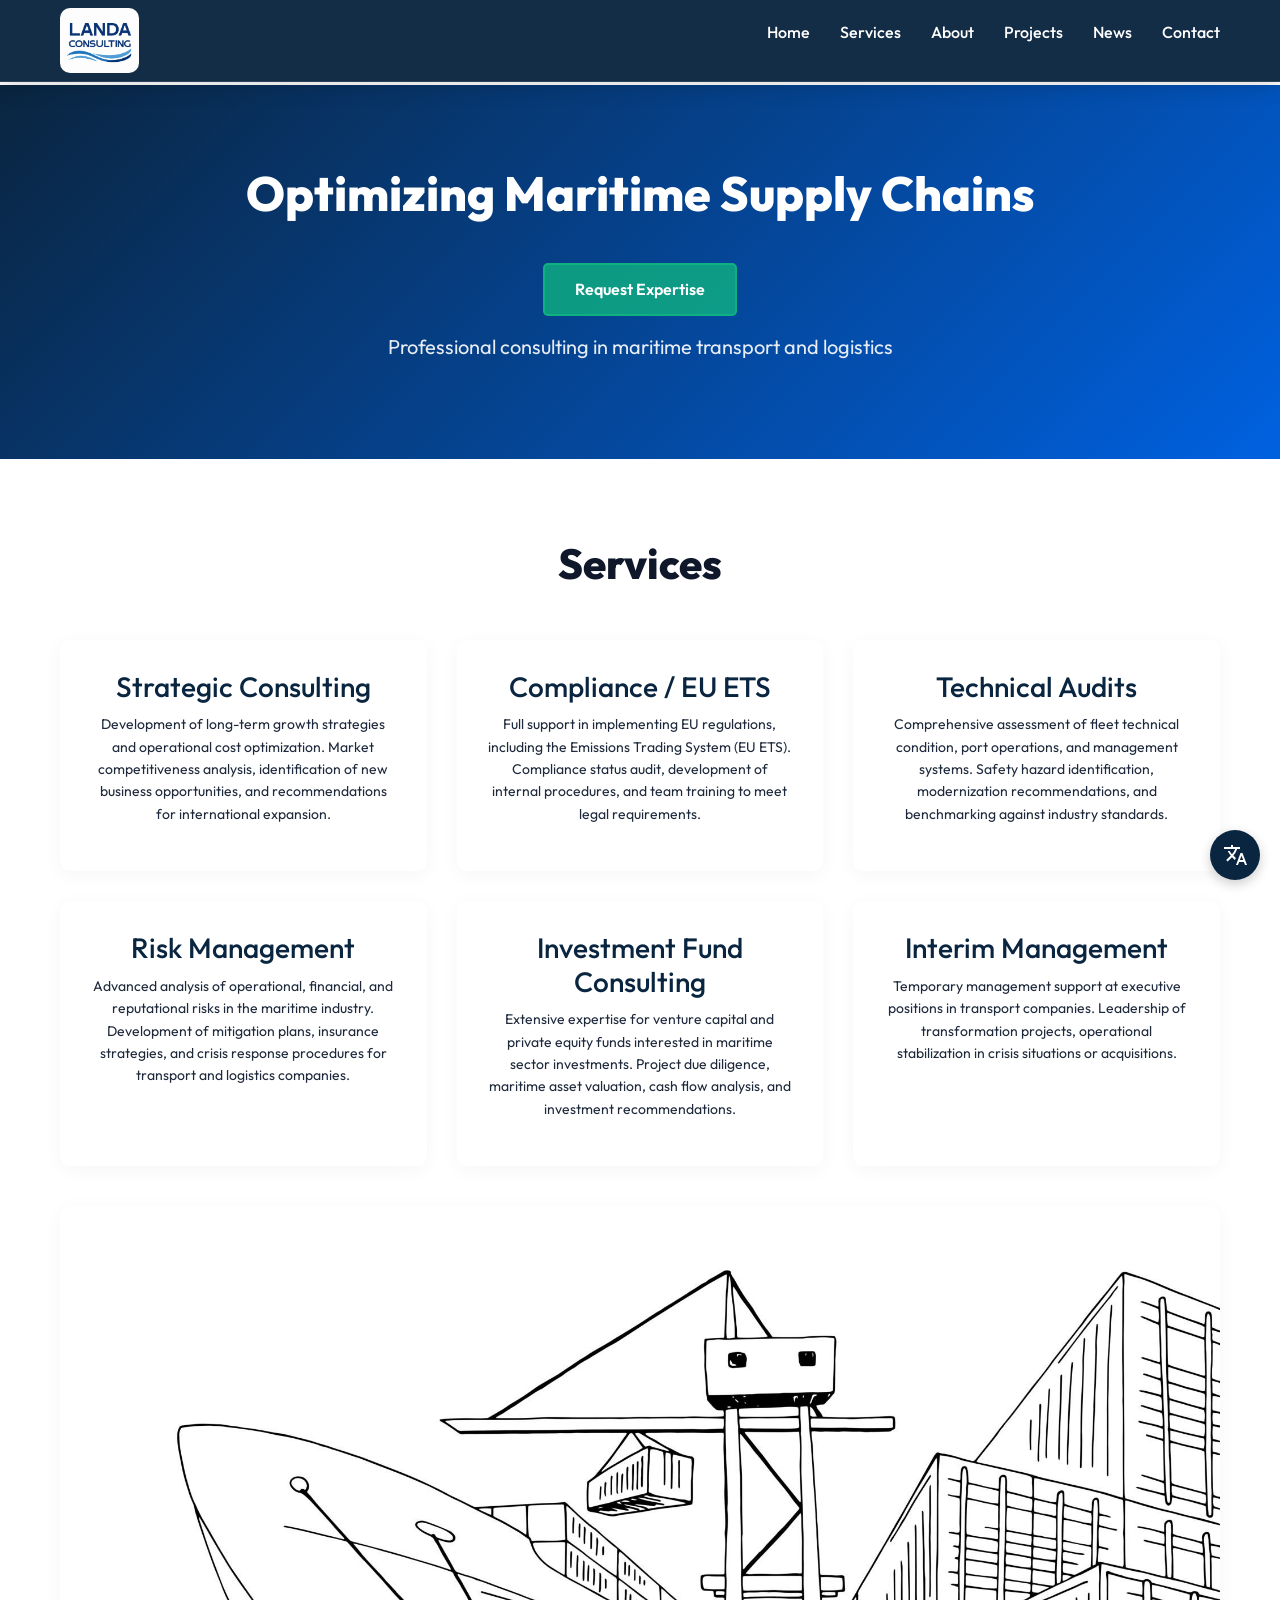
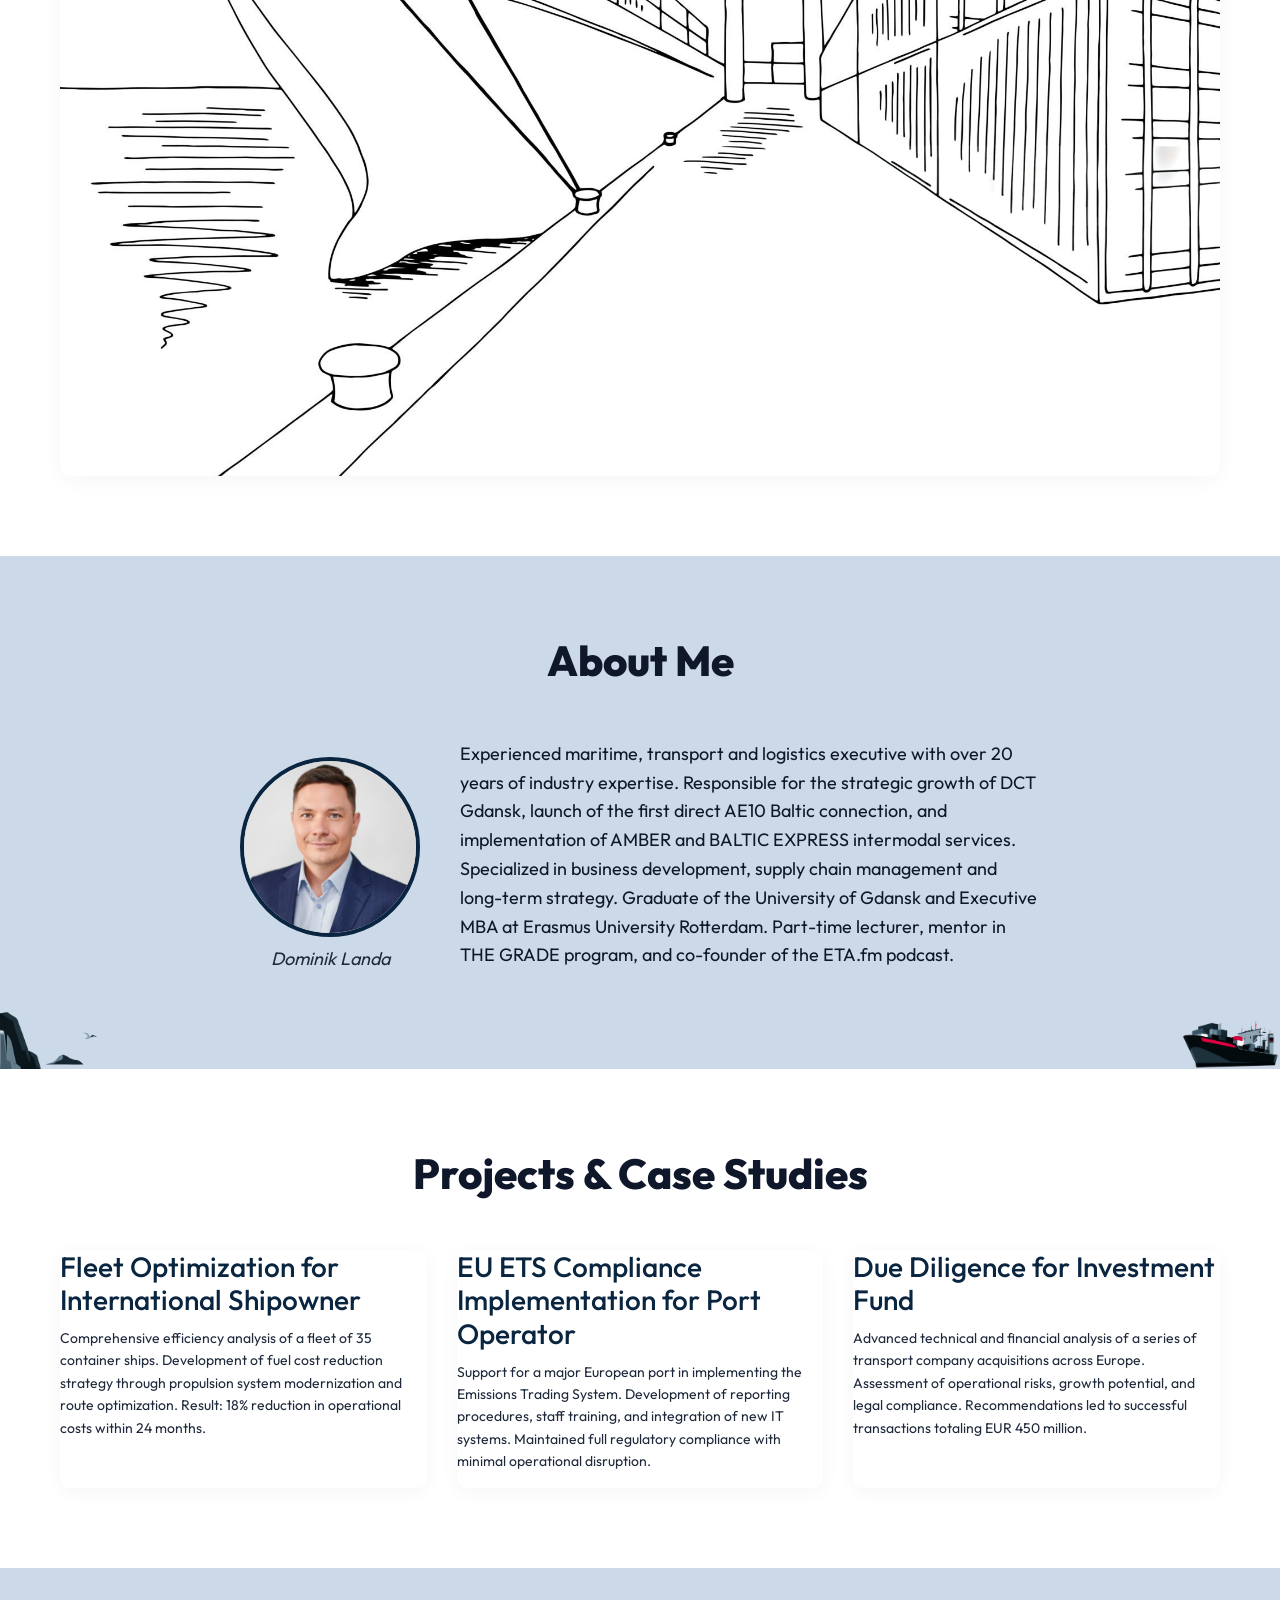
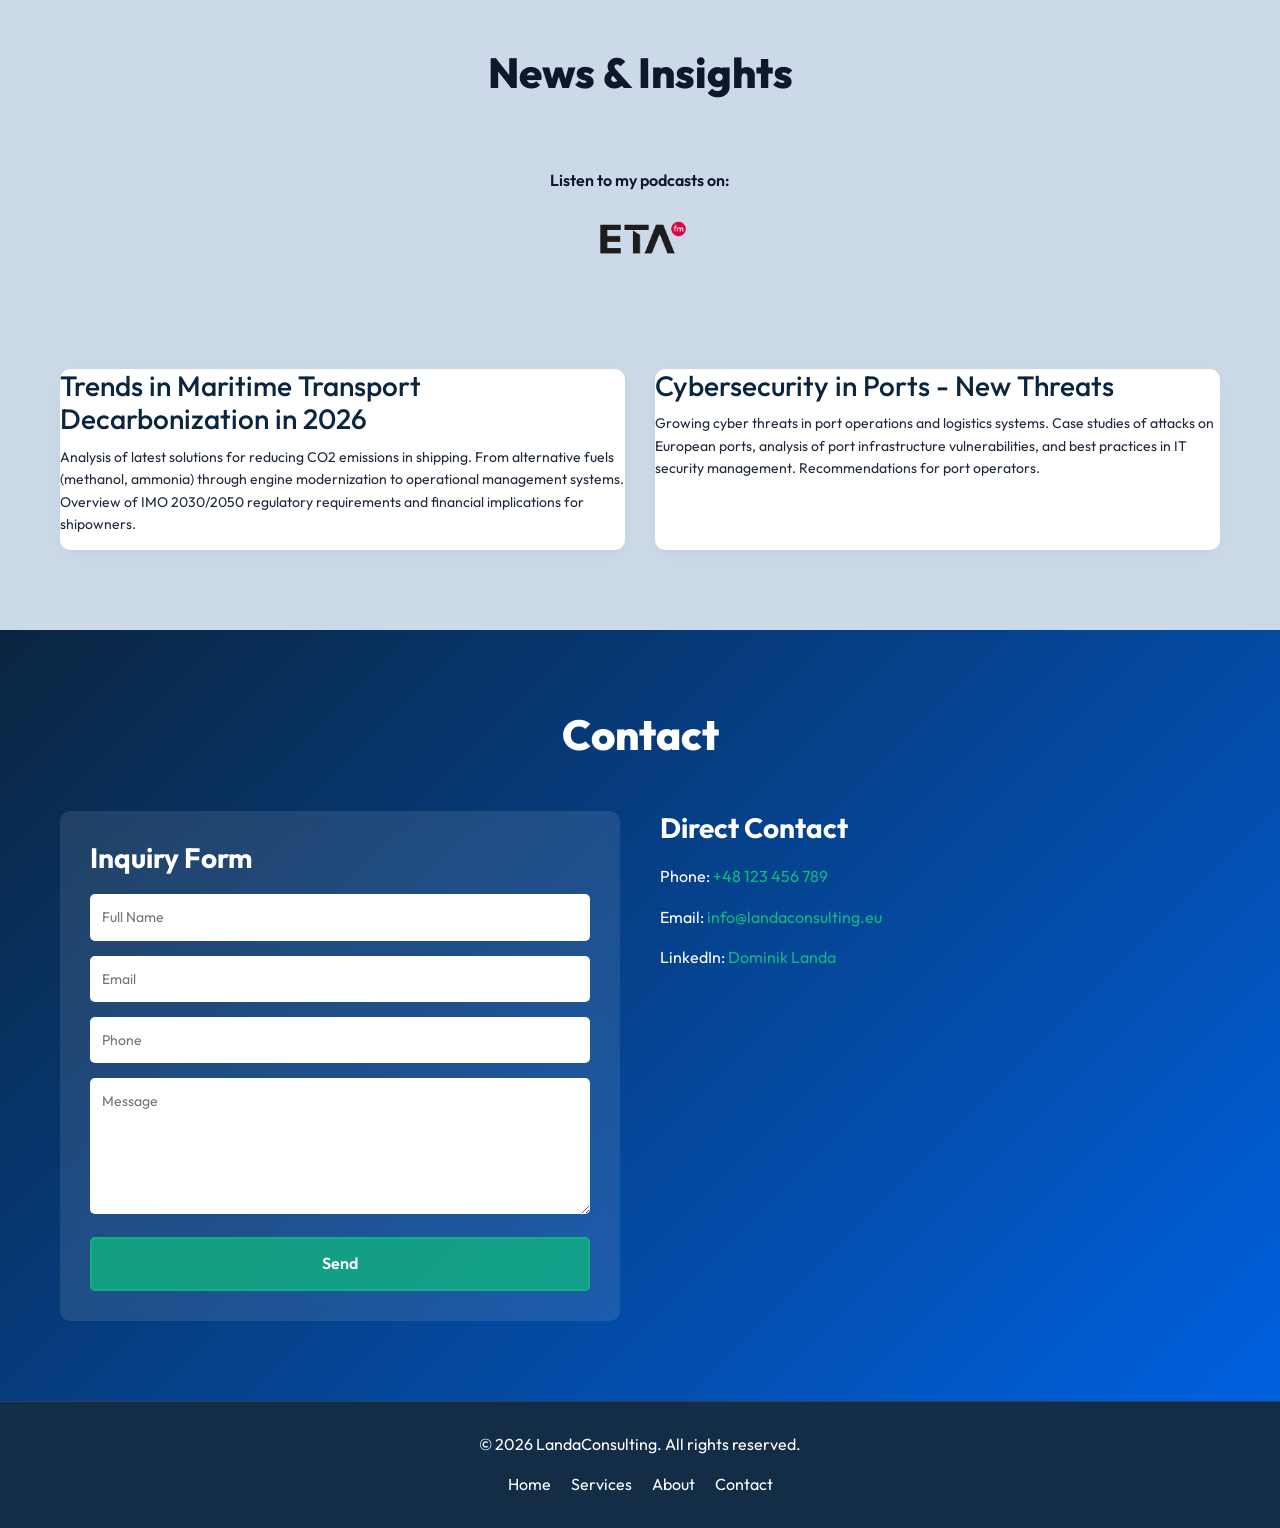
==== commit d028888f: "feat: add background images to about section Add decorative background images (gory_i_ptak.png and s" ====
--- a/index.html
+++ b/index.html
@@ -68,6 +68,8 @@
                     </div>
                 </div>
             </div>
+            <img src="assets/gory_i_ptak.png" alt="Góry i ptak" class="about-bg-left" />
+            <img src="assets/statek.png" alt="Statek" class="about-bg-right" />
         </div>
     </section>
 
--- a/style.css
+++ b/style.css
@@ -100,80 +100,28 @@
     transform: scale(1.05);
 }
 
-.nav-links {
-    display: flex;
-    list-style: none;
-    gap: 30px;
-    align-items: center;
-    /* Perfectly centers all nav links vertically in the header */
-    margin: 0 !important;
-    /* Explicitly overrides Bootstrap's default bottom margin */
-    padding: 0 !important;
-    /* Explicitly overrides Bootstrap's default left padding */
-}
-
-.nav-links li {
-    display: inline-flex;
-    align-items: center;
-    /* Explicit vertical centering of the list items */
-}
-
-.nav-links a {
-    text-decoration: none;
-    color: #e2e8f0;
-    /* Elegant light-silver link text for superb dark navy navbar contrast */
-    font-weight: 500;
-    transition: all 0.3s ease;
-    position: relative;
-    padding: 6px 0;
-    /* Perfectly balanced top/bottom padding to achieve absolute pixel-perfect centering */
-    line-height: 1;
-    /* Normalizes line-height to remove default vertical spacing anomalies */
-}
-
-.nav-links a::after {
-    content: "";
-    position: absolute;
-    bottom: 0;
-    left: 0;
-    width: 100%;
-    height: 2px;
-    background-color: var(--accent-green);
-    transform: scaleX(0);
-    transform-origin: right;
-    transition: transform 0.3s cubic-bezier(0.4, 0, 0.2, 1);
-}
-
-.nav-links a:hover::after {
-    transform: scaleX(1);
-    transform-origin: left;
-}
-
-.nav-links a:hover {
-    color: var(--accent-green);
-    /* Elegant sustainability green hover effect */
-}
-
-
+/* Hamburger Menu */
 .hamburger {
     display: none;
     flex-direction: column;
+    gap: 6px;
     background: none;
     border: none;
     cursor: pointer;
-    gap: 6px;
+    padding: 8px;
 }
 
 .hamburger span {
+    display: block;
     width: 25px;
     height: 3px;
     background-color: #ffffff;
-    /* White hamburger bars for dark navy navbar */
-    transition: 0.3s;
+    border-radius: 2px;
+    transition: all 0.3s ease;
 }
 
 .hamburger.active span:nth-child(1) {
-    transform: rotate(45deg) translate(8px, 8px);
+    transform: rotate(45deg) translate(10px, 10px);
 }
 
 .hamburger.active span:nth-child(2) {
@@ -184,109 +132,94 @@
     transform: rotate(-45deg) translate(7px, -7px);
 }
 
-/* Sections */
+/* Navigation Links */
+.nav-links {
+    display: flex;
+    list-style: none;
+    gap: 30px;
+    flex-wrap: wrap;
+    justify-content: flex-end;
+}
+
+.nav-links a {
+    text-decoration: none;
+    color: #ffffff;
+    font-weight: 500;
+    font-size: 16px;
+    transition: color 0.3s ease;
+    position: relative;
+}
+
+.nav-links a:hover {
+    color: var(--accent-green);
+}
+
+.nav-links a::after {
+    content: '';
+    position: absolute;
+    bottom: -5px;
+    left: 0;
+    width: 0;
+    height: 2px;
+    background-color: var(--accent-green);
+    transition: width 0.3s ease;
+}
+
+.nav-links a:hover::after {
+    width: 100%;
+}
+
+/* Hero Section */
+.hero {
+    background: linear-gradient(135deg, var(--primary-navy) 0%, var(--secondary-blue) 100%);
+    color: white;
+    padding: 80px 0;
+    text-align: center;
+}
+
+.hero h1 {
+    font-size: 48px;
+    margin-bottom: 20px;
+    font-weight: 800;
+}
+
+.hero .cta {
+    display: inline-block;
+    margin-top: 20px;
+}
+
+.hero p {
+    font-size: 20px;
+    margin-top: 15px;
+    opacity: 0.9;
+}
+
+/* Section Styling */
 section {
     padding: 80px 0;
 }
 
-h1,
-h2,
-h3 {
-    font-family: var(--font-primary);
-    font-weight: 700;
-}
-
-h1 {
-    font-size: 48px;
-    letter-spacing: -0.5px;
-}
-
-h2 {
-    font-size: 32px;
-    color: var(--primary-navy);
+section h2 {
+    font-size: 42px;
+    font-weight: 800;
+    margin-bottom: 50px;
     text-align: center;
-    margin-bottom: 40px;
-    position: relative;
-}
-
-h2::after {
-    content: "";
-    display: block;
-    width: 60px;
-    height: 4px;
-    background: linear-gradient(90deg, var(--secondary-blue) 0%, var(--accent-green) 100%);
-    margin: 12px auto 0 auto;
-    border-radius: 2px;
-}
-
-h3 {
-    font-size: 20px;
-    color: var(--primary-navy);
-}
-
-p {
-    margin-bottom: 15px;
-}
-
-.hero {
-    background-image: url('assets/kontenerowiec_na_morzu_widok_od_tylniego_boku_z_gory.jpg');
-    background-repeat: no-repeat;
-    background-position: center center !important;
-    background-size: cover;
-    background-attachment: scroll;
-    color: #ffffff;
-    padding: 110px 0 150px 0;
-    text-align: center;
-    position: relative;
-    overflow: hidden;
-}
-
-.hero .container {
-    margin-top: -40px;
-}
-
-.hero h1 {
-    margin-bottom: 24px;
-    font-weight: 800;
-    background: linear-gradient(120deg, #ffffff 30%, #e2e8f0 70%);
-    -webkit-background-clip: text;
-    -webkit-text-fill-color: transparent;
-    filter: drop-shadow(0 2px 8px rgba(0, 0, 0, 0.8));
-}
-
-.hero p {
-    position: absolute;
-    bottom: 20px;
-    left: 50%;
-    transform: translateX(-50%);
-    font-size: 20px;
-    color: #ffffff;
-    max-width: 700px;
-    width: 100%;
-    padding: 0 20px;
-    margin: 0;
-    text-shadow: 0 2px 8px rgba(0, 0, 0, 0.8);
-    text-align: center;
-}
-
-/* CTA Button */
+    color: var(--text-dark);
+}
+
+/* Call to Action Button */
 .cta {
-    padding: 14px 34px;
-    background-color: rgba(5, 150, 105, 0.6);
-    /* Slightly darker green and translucent */
-    color: #ffffff;
-    border: 1px solid rgba(16, 185, 129, 0.5);
-    /* Semi-transparent emerald border */
-    border-radius: 8px;
+    display: inline-block;
+    background-color: rgba(16, 185, 129, 0.75);
+    color: white;
+    padding: 12px 30px;
+    border-radius: 5px;
+    text-decoration: none;
     font-weight: 600;
+    border: 2px solid rgba(16, 185, 129, 0.75);
+    transition: all 0.3s ease;
     cursor: pointer;
     font-size: 16px;
-    text-decoration: none;
-    transition: all 0.3s cubic-bezier(0.4, 0, 0.2, 1);
-    box-shadow: 0 4px 14px rgba(16, 185, 129, 0.2);
-    display: inline-block;
-    backdrop-filter: blur(5px);
-    /* Premium glassmorphism blur */
 }
 
 .cta:hover {
@@ -304,6 +237,8 @@
 /* About Section */
 .about {
     background-color: var(--bg-light);
+    position: relative;
+    overflow: hidden;
 }
 
 .about-content {
@@ -356,6 +291,25 @@
     text-align: center;
 }
 
+/* About Section Background Images */
+.about-bg-left,
+.about-bg-right {
+    max-width: 100px;
+    max-height: 100px;
+    position: absolute;
+    bottom: 0;
+    z-index: 1;
+    pointer-events: none;
+}
+
+.about-bg-left {
+    left: 0;
+}
+
+.about-bg-right {
+    right: 0;
+}
+
 /* Services Section */
 .services-grid {
     display: grid;
@@ -370,136 +324,98 @@
     overflow: hidden;
 }
 
-.services .container {
-    /* No extra right padding needed; image will appear below the grid */
-    background-color: rgba(255, 255, 255, 0);
-}
-
 .services-image {
-    position: absolute;
-    right: 0;
-    top: 50%;
-    transform: translateY(-50%);
-    height: 50%;
-    max-height: 50%;
-    object-fit: contain;
-    pointer-events: none;
-    opacity: 0.9;
-    z-index: -1;
-}
-
-
-
-
+    width: 100%;
+    margin-top: 40px;
+    border-radius: 10px;
+    box-shadow: var(--shadow-soft);
+    display: block;
+}
 
 .service-card {
-    background-color: rgba(255, 255, 255, 0.5);
+    background: white;
     padding: 30px;
-    border-radius: 12px;
-    border: 1px solid var(--border-color);
+    border-radius: 10px;
+    text-align: center;
     box-shadow: var(--shadow-soft);
-    transition: all 0.3s cubic-bezier(0.4, 0, 0.2, 1);
-    position: relative;
-    overflow: hidden;
-}
-
-.service-card::before {
-    content: "";
-    position: absolute;
-    top: 0;
-    left: 0;
-    right: 0;
-    height: 4px;
-    background: linear-gradient(90deg, var(--secondary-blue) 0%, var(--accent-green) 100%);
-    transform: scaleX(0);
-    transform-origin: left;
-    transition: transform 0.4s cubic-bezier(0.16, 1, 0.3, 1);
+    transition: all 0.3s ease;
 }
 
 .service-card:hover {
+    box-shadow: var(--shadow-hover);
     transform: translateY(-5px);
-    box-shadow: var(--shadow-hover);
-    border-color: var(--border-color);
-}
-
-.service-card:hover::before {
-    transform: scaleX(1);
+}
+
+.service-icon {
+    font-size: 40px;
+    margin-bottom: 15px;
 }
 
 .service-card h3 {
-    font-weight: 600;
-    margin-bottom: 12px;
-    transition: color 0.3s ease;
-}
-
-.service-card:hover h3 {
-    color: var(--secondary-blue);
+    color: var(--primary-navy);
+    margin-bottom: 10px;
 }
 
 .service-card p {
     color: var(--text-light);
-    font-size: 15px;
-    line-height: 1.6;
-    margin-bottom: 0;
+    font-size: 14px;
 }
 
 /* Projects Section */
+.projects {
+    background-color: var(--bg-white);
+}
+
 .projects-grid {
     display: grid;
-    grid-template-columns: repeat(3, 1fr);
+    grid-template-columns: repeat(auto-fit, minmax(300px, 1fr));
     gap: 30px;
     margin-top: 40px;
 }
 
 .project-card {
-    background-color: var(--bg-white);
-    padding: 30px;
-    border-radius: 12px;
-    border: 1px solid var(--border-color);
+    background: white;
+    border-radius: 10px;
+    overflow: hidden;
     box-shadow: var(--shadow-soft);
-    transition: all 0.3s cubic-bezier(0.4, 0, 0.2, 1);
-    position: relative;
-    overflow: hidden;
-}
-
-.project-card::before {
-    content: "";
-    position: absolute;
-    top: 0;
-    left: 0;
-    right: 0;
-    height: 4px;
-    background: linear-gradient(90deg, var(--secondary-blue) 0%, var(--accent-green) 100%);
-    transform: scaleX(0);
-    transform-origin: left;
-    transition: transform 0.4s cubic-bezier(0.16, 1, 0.3, 1);
+    transition: all 0.3s ease;
 }
 
 .project-card:hover {
+    box-shadow: var(--shadow-hover);
     transform: translateY(-5px);
-    box-shadow: var(--shadow-hover);
-    border-color: var(--border-color);
-}
-
-.project-card:hover::before {
-    transform: scaleX(1);
+}
+
+.project-card img {
+    width: 100%;
+    height: 200px;
+    object-fit: cover;
+    display: block;
+}
+
+.project-card-content {
+    padding: 20px;
 }
 
 .project-card h3 {
-    font-weight: 600;
-    margin-bottom: 12px;
-    transition: color 0.3s ease;
-}
-
-.project-card:hover h3 {
-    color: var(--secondary-blue);
+    color: var(--primary-navy);
+    margin-bottom: 10px;
 }
 
 .project-card p {
     color: var(--text-light);
-    font-size: 15px;
-    line-height: 1.6;
-    margin-bottom: 0;
+    font-size: 14px;
+    margin-bottom: 15px;
+}
+
+.project-card a {
+    color: var(--secondary-blue);
+    text-decoration: none;
+    font-weight: 600;
+}
+
+.project-card a:hover {
+    text-decoration: underline;
 }
 
 /* Blog Section */
@@ -507,206 +423,189 @@
     background-color: var(--bg-light);
 }
 
+.blog-content {
+    display: flex;
+    flex-direction: column;
+    align-items: center;
+    gap: 40px;
+}
+
 .podcast-container {
     display: flex;
+    flex-direction: column;
     align-items: center;
-    justify-content: center;
     gap: 15px;
-    margin-bottom: 40px;
-    background: var(--bg-white);
-    padding: 12px 28px;
-    border-radius: 12px;
-    box-shadow: var(--shadow-soft);
-    border: 1px solid var(--border-color);
-    width: fit-content;
-    margin-left: auto;
-    margin-right: auto;
-    flex-wrap: wrap;
     text-decoration: none;
-    transition: all 0.3s cubic-bezier(0.4, 0, 0.2, 1);
+    padding: 20px;
+    border-radius: 10px;
+    transition: all 0.3s ease;
 }
 
 .podcast-container:hover {
-    box-shadow: var(--shadow-hover);
-    transform: translateY(-2px);
-    border-color: var(--accent-green);
+    background-color: rgba(255, 255, 255, 0.5);
 }
 
 .podcast-text {
-    font-size: 1.1rem;
     font-weight: 600;
     color: var(--text-dark);
 }
 
 .podcast-logo-link {
-    display: inline-flex;
-    align-items: center;
-    justify-content: center;
-    transition: transform 0.3s cubic-bezier(0.4, 0, 0.2, 1);
-}
-
-.podcast-container:hover .podcast-logo-link {
-    transform: scale(1.05);
+    display: block;
 }
 
 .podcast-logo-img {
-    height: 38px;
+    height: 60px;
     width: auto;
     object-fit: contain;
-    margin-left: -8px;
-    margin-right: -8px;
-    margin-top: -6px;
-    margin-bottom: -6px;
-    vertical-align: middle;
+    transition: transform 0.3s ease;
+}
+
+.podcast-container:hover .podcast-logo-img {
+    transform: scale(1.1);
 }
 
 .blog-grid {
     display: grid;
-    grid-template-columns: repeat(2, 1fr);
+    grid-template-columns: repeat(auto-fit, minmax(300px, 1fr));
     gap: 30px;
-    margin-top: 30px;
+    margin-top: 40px;
+    width: 100%;
 }
 
 .blog-card {
-    background-color: var(--bg-white);
-    padding: 30px;
-    border-radius: 12px;
-    border: 1px solid var(--border-color);
+    background: white;
+    border-radius: 10px;
+    overflow: hidden;
     box-shadow: var(--shadow-soft);
-    transition: all 0.3s cubic-bezier(0.4, 0, 0.2, 1);
-    position: relative;
-    overflow: hidden;
-}
-
-.blog-card::before {
-    content: "";
-    position: absolute;
-    top: 0;
-    left: 0;
-    right: 0;
-    height: 4px;
-    background: linear-gradient(90deg, var(--secondary-blue) 0%, var(--accent-green) 100%);
-    transform: scaleX(0);
-    transform-origin: left;
-    transition: transform 0.4s cubic-bezier(0.16, 1, 0.3, 1);
+    transition: all 0.3s ease;
 }
 
 .blog-card:hover {
+    box-shadow: var(--shadow-hover);
     transform: translateY(-5px);
-    box-shadow: var(--shadow-hover);
-    border-color: var(--border-color);
-}
-
-.blog-card:hover::before {
-    transform: scaleX(1);
+}
+
+.blog-card img {
+    width: 100%;
+    height: 200px;
+    object-fit: cover;
+    display: block;
+}
+
+.blog-card-content {
+    padding: 20px;
 }
 
 .blog-card h3 {
-    font-weight: 600;
-    margin-bottom: 12px;
-    transition: color 0.3s ease;
-}
-
-.blog-card:hover h3 {
-    color: var(--secondary-blue);
+    color: var(--primary-navy);
+    margin-bottom: 10px;
 }
 
 .blog-card p {
     color: var(--text-light);
-    font-size: 15px;
-    line-height: 1.6;
-    margin-bottom: 0;
+    font-size: 14px;
+    margin-bottom: 15px;
+}
+
+.blog-card a {
+    color: var(--secondary-blue);
+    text-decoration: none;
+    font-weight: 600;
+}
+
+.blog-card a:hover {
+    text-decoration: underline;
 }
 
 /* Contact Section */
 .contact {
-    background-color: var(--bg-white);
+    background: linear-gradient(135deg, var(--primary-navy) 0%, var(--secondary-blue) 100%);
+    color: white;
+}
+
+.contact h2 {
+    color: white;
 }
 
 .contact-content {
     display: grid;
     grid-template-columns: 1fr 1fr;
     gap: 40px;
-    margin-top: 40px;
+}
+
+.contact-form {
+    background: rgba(255, 255, 255, 0.1);
+    padding: 30px;
+    border-radius: 10px;
+    backdrop-filter: blur(10px);
 }
 
 .contact-form h3,
 .contact-info h3 {
-    color: var(--primary-navy);
-    font-weight: 600;
     margin-bottom: 20px;
-    font-size: 22px;
-}
-
-.contact-form form {
-    display: flex;
-    flex-direction: column;
-    gap: 15px;
+    font-weight: 700;
 }
 
 .contact-form input,
 .contact-form textarea {
-    padding: 12px 16px;
-    border: 1px solid var(--primary-navy);
-    /* High-contrast border in footer navy for visibility */
-    border-radius: 8px;
+    width: 100%;
+    padding: 12px;
+    margin-bottom: 15px;
+    border: none;
+    border-radius: 5px;
     font-family: var(--font-primary);
-    color: var(--text-dark);
-    background-color: var(--bg-light);
-    transition: all 0.3s ease;
-    font-size: 15px;
-}
-
-.contact-form input:focus,
-.contact-form textarea:focus {
-    outline: none;
-    background-color: var(--bg-white);
-    border-color: var(--accent-green);
-    box-shadow: 0 0 0 3px rgba(16, 185, 129, 0.15);
+    font-size: 14px;
+}
+
+.contact-form button {
+    width: 100%;
+}
+
+.contact-info {
+    display: flex;
+    flex-direction: column;
+    justify-content: flex-start;
 }
 
 .contact-info p {
+    margin-bottom: 15px;
     font-size: 16px;
-    color: var(--text-light);
-    margin-bottom: 20px;
 }
 
 .contact-info a {
-    color: var(--secondary-blue);
-    font-weight: 500;
+    color: var(--accent-green);
     text-decoration: none;
-    transition: color 0.3s ease;
+    transition: opacity 0.3s ease;
 }
 
 .contact-info a:hover {
-    color: var(--accent-green);
+    opacity: 0.8;
 }
 
 /* Footer */
 footer {
-    background-color: var(--primary-navy);
-    color: #ffffff;
-    padding: 50px 0;
-    border-top: 3px solid var(--accent-green);
-    text-align: right;
+    background-color: rgba(10, 37, 64, 0.96);
+    color: white;
+    text-align: center;
+    padding: 30px 0;
+    border-top: 1px solid rgba(255, 255, 255, 0.1);
 }
 
 footer p {
-    color: #94a3b8;
-    margin-bottom: 0;
+    margin-bottom: 15px;
 }
 
 .footer-links {
     display: flex;
-    justify-content: flex-end;
+    justify-content: center;
     gap: 20px;
-    margin-top: 20px;
+    flex-wrap: wrap;
 }
 
 .footer-links a {
+    color: white;
     text-decoration: none;
-    color: #cbd5e1;
-    font-weight: 500;
     transition: color 0.3s ease;
 }
 
@@ -717,168 +616,106 @@
 /* Language Switcher */
 .language-switcher {
     position: fixed;
-    bottom: 30px;
-    left: 30px;
-    z-index: 1100;
+    bottom: 20px;
+    right: 20px;
+    z-index: 999;
 }
 
 .lang-toggle {
-    width: 52px;
-    height: 52px;
+    background-color: var(--primary-navy);
+    border: none;
     border-radius: 50%;
-    background-color: var(--primary-navy);
-    color: #ffffff;
-    border: 1px solid rgba(255, 255, 255, 0.1);
-    cursor: pointer;
-    transition: all 0.4s cubic-bezier(0.165, 0.84, 0.44, 1);
-    box-shadow: 0 6px 20px rgba(11, 25, 44, 0.3);
+    width: 50px;
+    height: 50px;
     display: flex;
     align-items: center;
     justify-content: center;
-}
-
-.lang-toggle:active {
-    transform: scale(0.95);
+    cursor: pointer;
+    color: white;
+    font-size: 20px;
+    transition: all 0.3s ease;
+    box-shadow: 0 4px 12px rgba(0, 0, 0, 0.2);
+}
+
+.lang-toggle:hover {
+    background-color: var(--secondary-blue);
+    transform: scale(1.1);
 }
 
 .lang-options {
+    display: none;
     position: absolute;
-    bottom: 64px;
-    left: 2px;
+    bottom: 70px;
+    right: 0;
+    background: white;
+    border-radius: 10px;
+    overflow: hidden;
+    box-shadow: 0 8px 24px rgba(0, 0, 0, 0.15);
+    z-index: 1001;
+}
+
+.lang-options.show {
     display: flex;
     flex-direction: column;
-    gap: 12px;
-    opacity: 0;
-    transform: translate3d(0, 15px, 0.01px) scale(0.9);
-    pointer-events: none;
-    transition: all 0.3s cubic-bezier(0.34, 1.56, 0.64, 1);
-    will-change: transform, opacity;
-    backface-visibility: hidden;
-    transform-style: preserve-3d;
-}
-
-.lang-options.active {
-    opacity: 1;
-    transform: translate3d(0, 0, 0.01px) scale(1);
-    pointer-events: auto;
 }
 
 .lang-btn {
-    width: 48px;
-    height: 48px;
-    border-radius: 50%;
-    border: 2px solid rgba(10, 37, 64, 0.15);
-    /* A subtle border in primary navy with opacity, always visible */
-    background: transparent;
-    padding: 0;
+    background: none;
+    border: none;
+    padding: 10px 15px;
     cursor: pointer;
-    transition: all 0.3s cubic-bezier(0.4, 0, 0.2, 1);
-    box-shadow: 0 4px 12px rgba(0, 0, 0, 0.15);
     display: flex;
     align-items: center;
     justify-content: center;
-    overflow: hidden;
-    will-change: transform;
-    backface-visibility: hidden;
-    transform: translate3d(0, 0, 0.01px);
-}
-
-.lang-btn:active {
-    transform: scale(0.95);
-}
-
-.lang-btn.active-lang {
-    border-color: var(--accent-green);
-    box-shadow: 0 0 0 3px rgba(16, 185, 129, 0.25), 0 4px 12px rgba(0, 0, 0, 0.15);
+    transition: background-color 0.3s ease;
+}
+
+.lang-btn:hover {
+    background-color: var(--bg-light);
 }
 
 .flag-icon {
-    width: 100%;
-    height: 100%;
-    object-fit: cover;
+    width: 30px;
+    height: 30px;
     display: block;
-    border-radius: 50%;
-    backface-visibility: hidden;
-    transform: translate3d(0, 0, 0.01px);
-}
-
-.translate-icon {
-    transition: transform 0.3s ease;
-}
-
-/* Hover guards to prevent sticky hover states on mobile/touch devices */
-@media (hover: hover) {
-    .lang-toggle:hover {
-        background-color: #112240;
-        transform: scale(1.08) rotate(15deg);
-        box-shadow: 0 8px 25px rgba(11, 25, 44, 0.4);
-    }
-
-    .lang-toggle:hover .translate-icon {
-        transform: scale(1.05);
-    }
-
-    .lang-btn:hover {
-        transform: scale(1.15) translate3d(0, -2px, 0.01px);
-        box-shadow: 0 6px 16px rgba(0, 0, 0, 0.25);
-    }
-}
-
-/* Responsive - Mobile */
+}
+
+/* Responsive Design */
 @media (max-width: 768px) {
-    .navbar .container {
-        padding: 0 20px;
-    }
-
-    .about-flex {
-        flex-direction: column;
-        text-align: center;
-    }
-
-    .about-text {
-        order: 1;
-    }
-
-    .about-image-container {
-        order: 2;
-        margin-top: 20px;
-    }
-
-    .hamburger {
-        display: flex;
-    }
-
     .nav-links {
+        display: none;
         position: absolute;
-        top: 81px;
-        /* Perfectly aligned with the new navbar height */
+        top: 70px;
         left: 0;
         right: 0;
         flex-direction: column;
         background-color: rgba(10, 37, 64, 0.98);
-        /* Matching dark navy backdrop with premium contrast for mobile dropdown */
-        border-bottom: 1px solid rgba(255, 255, 255, 0.1);
-        max-height: 0;
-        overflow: hidden;
-        transition: max-height 0.3s ease-out;
-        gap: 0;
-    }
-
-    .nav-links.active {
-        max-height: 500px;
-    }
-
-    .nav-links li {
-        padding: 15px 20px;
-        border-bottom: 1px solid rgba(255, 255, 255, 0.1);
-        /* Subtle white border for links separator on navy mobile menu */
-    }
-
-    .services-grid,
-    .projects-grid {
+        padding: 20px;
+        gap: 10px;
+        z-index: 999;
+    }
+
+    .nav-links.show {
+        display: flex;
+    }
+
+    .hamburger {
+        display: flex;
+    }
+
+    .hero h1 {
+        font-size: 32px;
+    }
+
+    section h2 {
+        font-size: 32px;
+    }
+
+    .services-grid {
         grid-template-columns: 1fr;
     }
 
+    .projects-grid,
     .blog-grid {
         grid-template-columns: 1fr;
     }
@@ -887,61 +724,66 @@
         grid-template-columns: 1fr;
     }
 
+    .about-flex {
+        flex-direction: column;
+    }
+
+    .about-image-container {
+        order: 1;
+    }
+
+    .about-text {
+        order: 2;
+    }
+}
+
+@media (max-width: 480px) {
+    body {
+        padding-top: 70px;
+    }
+
+    .navbar {
+        padding: 8px 10px;
+    }
+
+    .logo-img {
+        height: 45px;
+    }
+
     .hero {
-        padding: 85px 0 105px 0;
-    }
-
-    .hero .container {
-        margin-top: -28px;
-    }
-
-    h1 {
-        font-size: 32px;
-    }
-
-    h2 {
+        padding: 40px 0;
+    }
+
+    .hero h1 {
         font-size: 24px;
     }
 
-    /* Reset sticky click hovers on mobile */
-    .service-card:hover,
-    .project-card:hover,
-    .blog-card:hover {
-        transform: none !important;
-        box-shadow: var(--shadow-soft) !important;
-        border-color: var(--border-color) !important;
-    }
-
-    .service-card:hover::before,
-    .project-card:hover::before,
-    .blog-card:hover::before {
-        transform: scaleX(0) !important;
-    }
-
-    .service-card:hover h3,
-    .project-card:hover h3,
-    .blog-card:hover h3 {
-        color: var(--primary-navy) !important;
-    }
-
-    /* Beautiful auto scroll highlights when in the middle of mobile viewport */
-    .service-card.active-card,
-    .project-card.active-card,
-    .blog-card.active-card {
-        transform: translateY(-8px) !important;
-        box-shadow: var(--shadow-hover) !important;
-        border-color: var(--secondary-blue) !important;
-    }
-
-    .service-card.active-card::before,
-    .project-card.active-card::before,
-    .blog-card.active-card::before {
-        transform: scaleX(1) !important;
-    }
-
-    .service-card.active-card h3,
-    .project-card.active-card h3,
-    .blog-card.active-card h3 {
-        color: var(--secondary-blue) !important;
+    .hero p {
+        font-size: 16px;
+    }
+
+    section {
+        padding: 40px 0;
+    }
+
+    section h2 {
+        font-size: 24px;
+        margin-bottom: 30px;
+    }
+
+    .contact-form input,
+    .contact-form textarea {
+        padding: 10px;
+        font-size: 12px;
+    }
+
+    .language-switcher {
+        bottom: 10px;
+        right: 10px;
+    }
+
+    .lang-toggle {
+        width: 45px;
+        height: 45px;
     }
 }
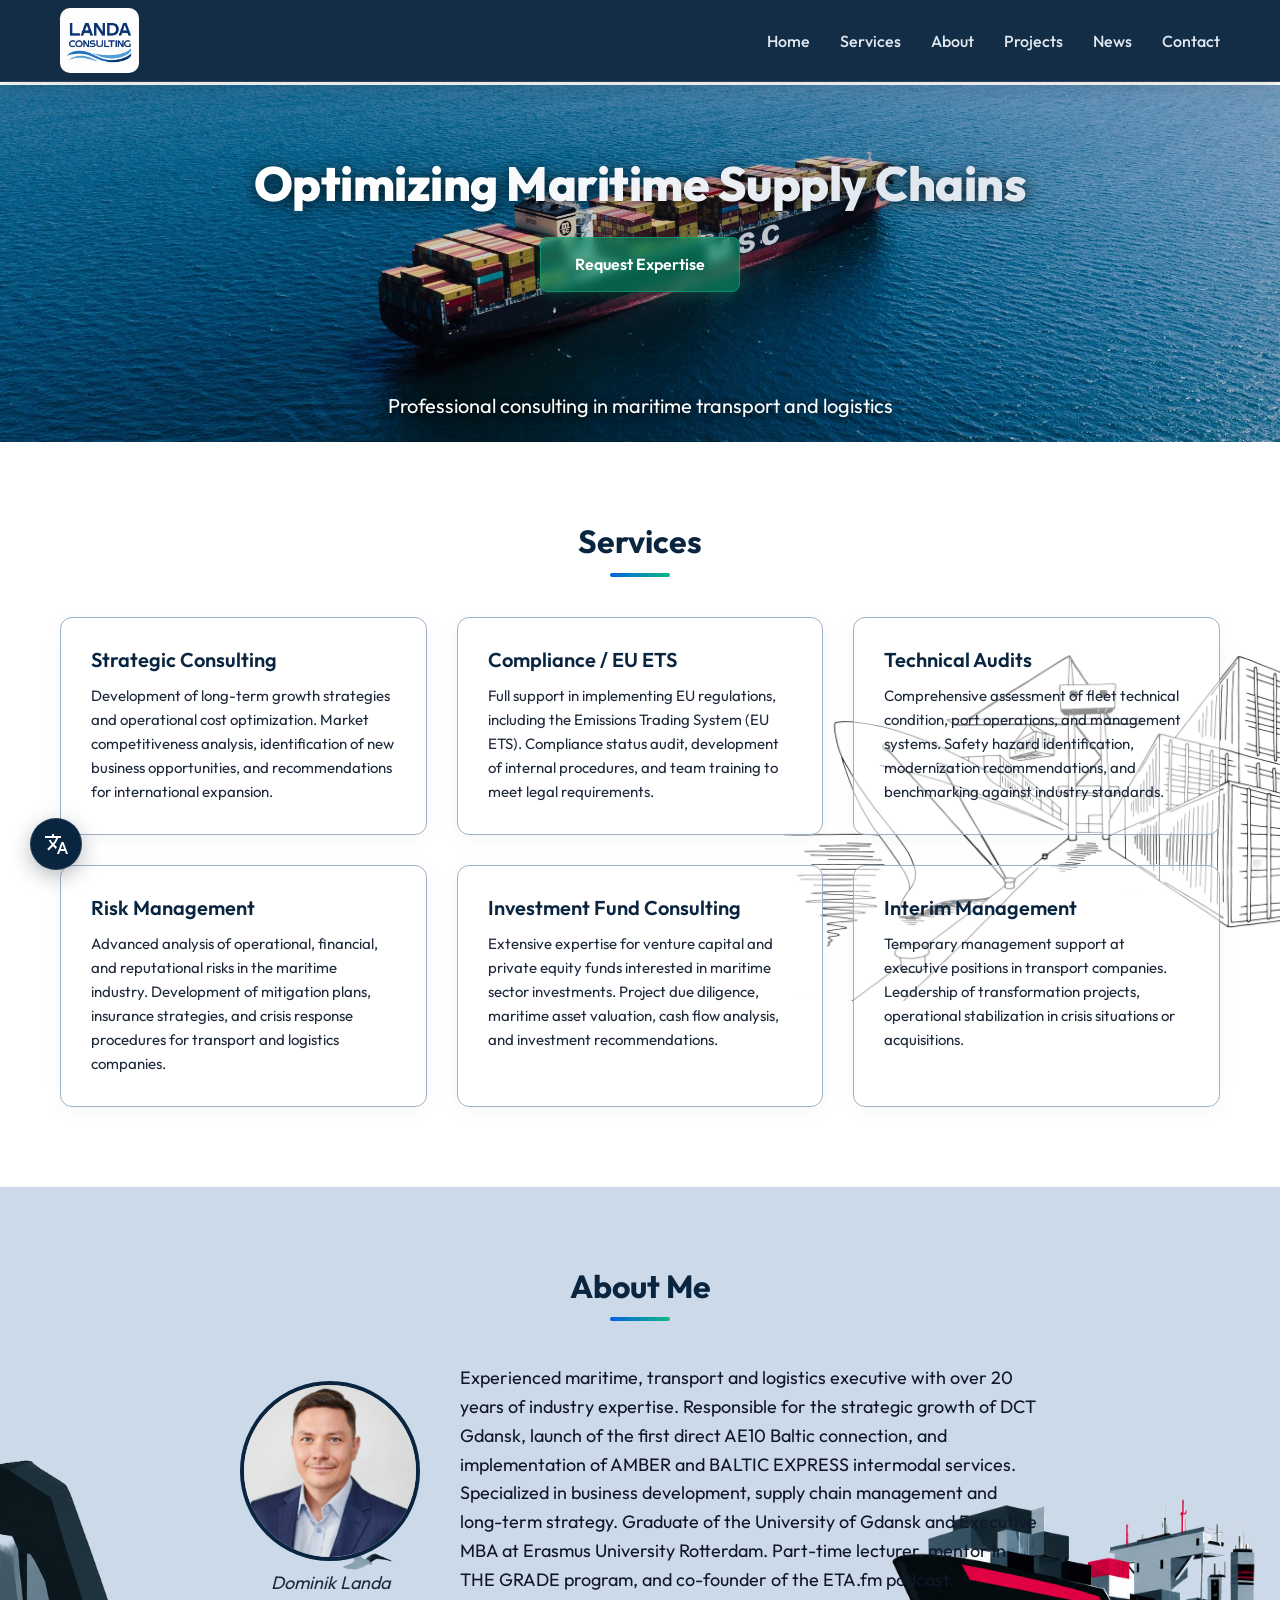
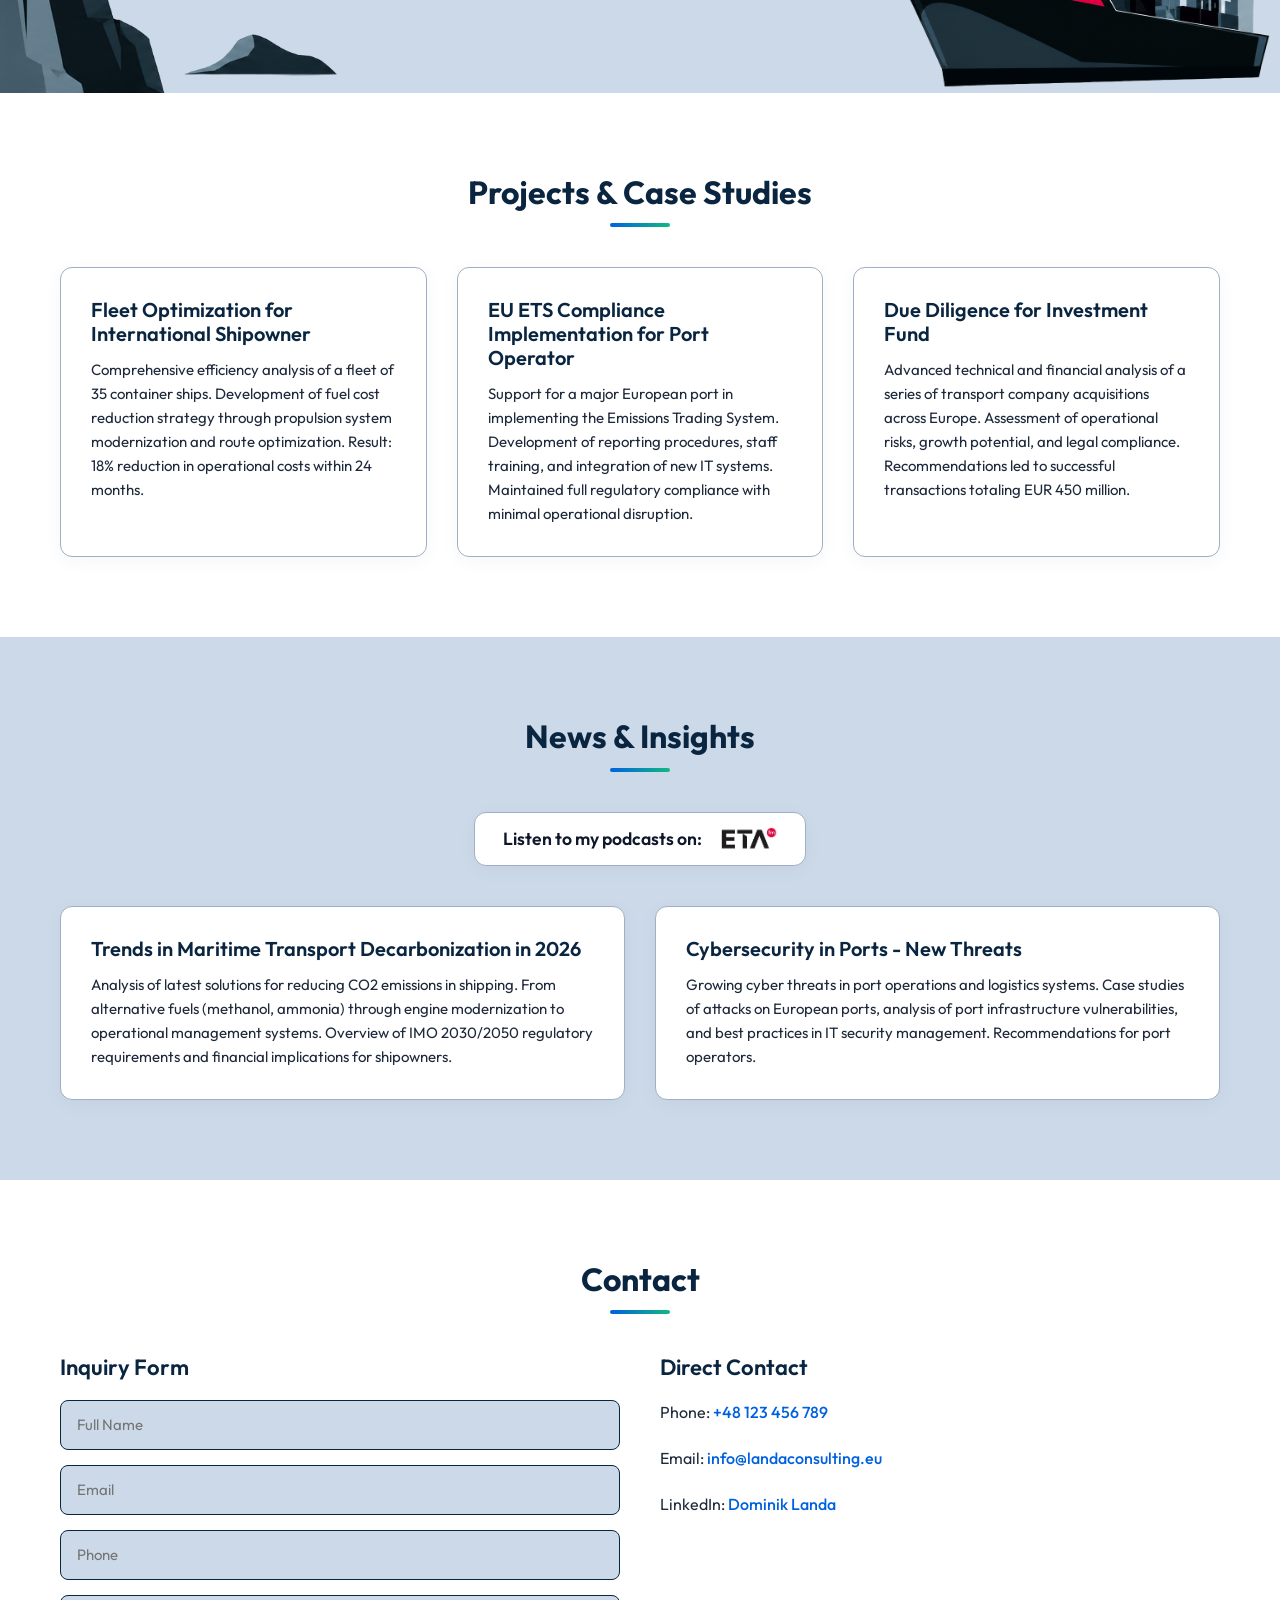
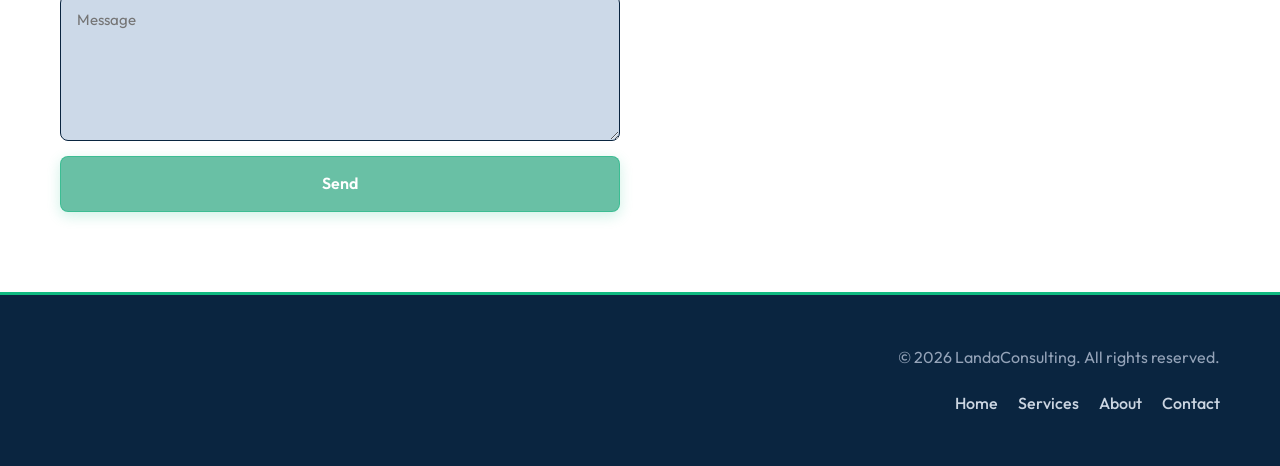
==== commit 74d4958e: "feat: add decorative background images to the about section with responsive styling" ====
--- a/index.html
+++ b/index.html
@@ -68,9 +68,9 @@
                     </div>
                 </div>
             </div>
-            <img src="assets/gory_i_ptak.png" alt="Góry i ptak" class="about-bg-left" />
-            <img src="assets/statek.png" alt="Statek" class="about-bg-right" />
-        </div>
+        </div>
+        <img src="assets/gory_i_ptak.png" alt="" class="about-bg-left" />
+        <img src="assets/statek.png" alt="" class="about-bg-right" />
     </section>
 
     <!-- Projects Section -->
--- a/style.css
+++ b/style.css
@@ -100,126 +100,193 @@
     transform: scale(1.05);
 }
 
-/* Hamburger Menu */
-.hamburger {
-    display: none;
-    flex-direction: column;
-    gap: 6px;
-    background: none;
-    border: none;
-    cursor: pointer;
-    padding: 8px;
-}
-
-.hamburger span {
-    display: block;
-    width: 25px;
-    height: 3px;
-    background-color: #ffffff;
-    border-radius: 2px;
-    transition: all 0.3s ease;
-}
-
-.hamburger.active span:nth-child(1) {
-    transform: rotate(45deg) translate(10px, 10px);
-}
-
-.hamburger.active span:nth-child(2) {
-    opacity: 0;
-}
-
-.hamburger.active span:nth-child(3) {
-    transform: rotate(-45deg) translate(7px, -7px);
-}
-
-/* Navigation Links */
 .nav-links {
     display: flex;
     list-style: none;
     gap: 30px;
-    flex-wrap: wrap;
-    justify-content: flex-end;
+    align-items: center;
+    /* Perfectly centers all nav links vertically in the header */
+    margin: 0 !important;
+    /* Explicitly overrides Bootstrap's default bottom margin */
+    padding: 0 !important;
+    /* Explicitly overrides Bootstrap's default left padding */
+}
+
+.nav-links li {
+    display: inline-flex;
+    align-items: center;
+    /* Explicit vertical centering of the list items */
 }
 
 .nav-links a {
     text-decoration: none;
-    color: #ffffff;
+    color: #e2e8f0;
+    /* Elegant light-silver link text for superb dark navy navbar contrast */
     font-weight: 500;
-    font-size: 16px;
-    transition: color 0.3s ease;
+    transition: all 0.3s ease;
     position: relative;
+    padding: 6px 0;
+    /* Perfectly balanced top/bottom padding to achieve absolute pixel-perfect centering */
+    line-height: 1;
+    /* Normalizes line-height to remove default vertical spacing anomalies */
+}
+
+.nav-links a::after {
+    content: "";
+    position: absolute;
+    bottom: 0;
+    left: 0;
+    width: 100%;
+    height: 2px;
+    background-color: var(--accent-green);
+    transform: scaleX(0);
+    transform-origin: right;
+    transition: transform 0.3s cubic-bezier(0.4, 0, 0.2, 1);
+}
+
+.nav-links a:hover::after {
+    transform: scaleX(1);
+    transform-origin: left;
 }
 
 .nav-links a:hover {
     color: var(--accent-green);
-}
-
-.nav-links a::after {
-    content: '';
-    position: absolute;
-    bottom: -5px;
-    left: 0;
-    width: 0;
-    height: 2px;
-    background-color: var(--accent-green);
-    transition: width 0.3s ease;
-}
-
-.nav-links a:hover::after {
-    width: 100%;
-}
-
-/* Hero Section */
-.hero {
-    background: linear-gradient(135deg, var(--primary-navy) 0%, var(--secondary-blue) 100%);
-    color: white;
-    padding: 80px 0;
-    text-align: center;
-}
-
-.hero h1 {
-    font-size: 48px;
-    margin-bottom: 20px;
-    font-weight: 800;
-}
-
-.hero .cta {
-    display: inline-block;
-    margin-top: 20px;
-}
-
-.hero p {
-    font-size: 20px;
-    margin-top: 15px;
-    opacity: 0.9;
-}
-
-/* Section Styling */
+    /* Elegant sustainability green hover effect */
+}
+
+
+.hamburger {
+    display: none;
+    flex-direction: column;
+    background: none;
+    border: none;
+    cursor: pointer;
+    gap: 6px;
+}
+
+.hamburger span {
+    width: 25px;
+    height: 3px;
+    background-color: #ffffff;
+    /* White hamburger bars for dark navy navbar */
+    transition: 0.3s;
+}
+
+.hamburger.active span:nth-child(1) {
+    transform: rotate(45deg) translate(8px, 8px);
+}
+
+.hamburger.active span:nth-child(2) {
+    opacity: 0;
+}
+
+.hamburger.active span:nth-child(3) {
+    transform: rotate(-45deg) translate(7px, -7px);
+}
+
+/* Sections */
 section {
     padding: 80px 0;
 }
 
-section h2 {
-    font-size: 42px;
+h1,
+h2,
+h3 {
+    font-family: var(--font-primary);
+    font-weight: 700;
+}
+
+h1 {
+    font-size: 48px;
+    letter-spacing: -0.5px;
+}
+
+h2 {
+    font-size: 32px;
+    color: var(--primary-navy);
+    text-align: center;
+    margin-bottom: 40px;
+    position: relative;
+}
+
+h2::after {
+    content: "";
+    display: block;
+    width: 60px;
+    height: 4px;
+    background: linear-gradient(90deg, var(--secondary-blue) 0%, var(--accent-green) 100%);
+    margin: 12px auto 0 auto;
+    border-radius: 2px;
+}
+
+h3 {
+    font-size: 20px;
+    color: var(--primary-navy);
+}
+
+p {
+    margin-bottom: 15px;
+}
+
+.hero {
+    background-image: url('assets/kontenerowiec_na_morzu_widok_od_tylniego_boku_z_gory.jpg');
+    background-repeat: no-repeat;
+    background-position: center center !important;
+    background-size: cover;
+    background-attachment: scroll;
+    color: #ffffff;
+    padding: 110px 0 150px 0;
+    text-align: center;
+    position: relative;
+    overflow: hidden;
+}
+
+.hero .container {
+    margin-top: -40px;
+}
+
+.hero h1 {
+    margin-bottom: 24px;
     font-weight: 800;
-    margin-bottom: 50px;
+    background: linear-gradient(120deg, #ffffff 30%, #e2e8f0 70%);
+    -webkit-background-clip: text;
+    -webkit-text-fill-color: transparent;
+    filter: drop-shadow(0 2px 8px rgba(0, 0, 0, 0.8));
+}
+
+.hero p {
+    position: absolute;
+    bottom: 20px;
+    left: 50%;
+    transform: translateX(-50%);
+    font-size: 20px;
+    color: #ffffff;
+    max-width: 700px;
+    width: 100%;
+    padding: 0 20px;
+    margin: 0;
+    text-shadow: 0 2px 8px rgba(0, 0, 0, 0.8);
     text-align: center;
-    color: var(--text-dark);
-}
-
-/* Call to Action Button */
+}
+
+/* CTA Button */
 .cta {
-    display: inline-block;
-    background-color: rgba(16, 185, 129, 0.75);
-    color: white;
-    padding: 12px 30px;
-    border-radius: 5px;
-    text-decoration: none;
+    padding: 14px 34px;
+    background-color: rgba(5, 150, 105, 0.6);
+    /* Slightly darker green and translucent */
+    color: #ffffff;
+    border: 1px solid rgba(16, 185, 129, 0.5);
+    /* Semi-transparent emerald border */
+    border-radius: 8px;
     font-weight: 600;
-    border: 2px solid rgba(16, 185, 129, 0.75);
-    transition: all 0.3s ease;
     cursor: pointer;
     font-size: 16px;
+    text-decoration: none;
+    transition: all 0.3s cubic-bezier(0.4, 0, 0.2, 1);
+    box-shadow: 0 4px 14px rgba(16, 185, 129, 0.2);
+    display: inline-block;
+    backdrop-filter: blur(5px);
+    /* Premium glassmorphism blur */
 }
 
 .cta:hover {
@@ -239,6 +306,65 @@
     background-color: var(--bg-light);
     position: relative;
     overflow: hidden;
+}
+
+.about-bg-left {
+    position: absolute;
+    bottom: 0;
+    left: 0;
+    height: 55%;
+    max-height: 250px;
+    width: auto;
+    object-fit: contain;
+    opacity: 1;
+    pointer-events: none;
+    z-index: 0;
+}
+
+.about-bg-right {
+    position: absolute;
+    bottom: 0;
+    right: 0;
+    height: 55%;
+    max-height: 200px;
+    width: auto;
+    object-fit: contain;
+    opacity: 1;
+    pointer-events: none;
+    z-index: 0;
+}
+
+@media (max-width: 768px) {
+    .about-bg-left {
+        position: absolute;
+        bottom: 0;
+        left: 0;
+        height: 55%;
+        max-height: 120px;
+        width: auto;
+        object-fit: contain;
+        opacity: 1;
+        pointer-events: none;
+        z-index: 0;
+    }
+
+    .about-bg-right {
+        position: absolute;
+        bottom: 0;
+        right: 0;
+        height: 55%;
+        max-height: 70px;
+        width: auto;
+        object-fit: contain;
+        opacity: 1;
+        pointer-events: none;
+        z-index: 0;
+    }
+}
+
+.about .container {
+    position: relative;
+    z-index: 1;
 }
 
 .about-content {
@@ -291,25 +417,6 @@
     text-align: center;
 }
 
-/* About Section Background Images */
-.about-bg-left,
-.about-bg-right {
-    max-width: 100px;
-    max-height: 100px;
-    position: absolute;
-    bottom: 0;
-    z-index: 1;
-    pointer-events: none;
-}
-
-.about-bg-left {
-    left: 0;
-}
-
-.about-bg-right {
-    right: 0;
-}
-
 /* Services Section */
 .services-grid {
     display: grid;
@@ -324,98 +431,163 @@
     overflow: hidden;
 }
 
+.services .container {
+    /* No extra right padding needed; image will appear below the grid */
+    background-color: rgba(255, 255, 255, 0);
+}
+
 .services-image {
-    width: 100%;
-    margin-top: 40px;
-    border-radius: 10px;
+    position: absolute;
+    right: 0;
+    top: 50%;
+    transform: translateY(-50%);
+    height: 50%;
+    max-height: 50%;
+    object-fit: contain;
+    pointer-events: none;
+    opacity: 0.9;
+    z-index: -1;
+}
+
+@media (max-width: 768px) {
+    .services-image {
+        top: 70px;
+        left: 0;
+        right: 0;
+        width: 100%;
+        height: auto;
+        object-fit: contain;
+        opacity: 0.9;
+        z-index: -1;
+    }
+}
+
+
+
+
+
+
+.service-card {
+    background-color: rgba(255, 255, 255, 0.5);
+    padding: 30px;
+    border-radius: 12px;
+    border: 1px solid var(--border-color);
     box-shadow: var(--shadow-soft);
-    display: block;
-}
-
-.service-card {
-    background: white;
-    padding: 30px;
-    border-radius: 10px;
-    text-align: center;
-    box-shadow: var(--shadow-soft);
-    transition: all 0.3s ease;
+    transition: all 0.3s cubic-bezier(0.4, 0, 0.2, 1);
+    position: relative;
+    overflow: hidden;
+}
+
+@media (max-width: 768px) {
+    .service-card {
+        background-color: rgba(255, 255, 255);
+        padding: 30px;
+        border-radius: 12px;
+        border: 1px solid var(--border-color);
+        box-shadow: var(--shadow-soft);
+        transition: all 0.3s cubic-bezier(0.4, 0, 0.2, 1);
+        position: relative;
+        overflow: hidden;
+    }
+}
+
+.service-card::before {
+    content: "";
+    position: absolute;
+    top: 0;
+    left: 0;
+    right: 0;
+    height: 4px;
+    background: linear-gradient(90deg, var(--secondary-blue) 0%, var(--accent-green) 100%);
+    transform: scaleX(0);
+    transform-origin: left;
+    transition: transform 0.4s cubic-bezier(0.16, 1, 0.3, 1);
 }
 
 .service-card:hover {
+    transform: translateY(-5px);
     box-shadow: var(--shadow-hover);
-    transform: translateY(-5px);
-}
-
-.service-icon {
-    font-size: 40px;
-    margin-bottom: 15px;
+    border-color: var(--border-color);
+}
+
+.service-card:hover::before {
+    transform: scaleX(1);
 }
 
 .service-card h3 {
-    color: var(--primary-navy);
-    margin-bottom: 10px;
+    font-weight: 600;
+    margin-bottom: 12px;
+    transition: color 0.3s ease;
+}
+
+.service-card:hover h3 {
+    color: var(--secondary-blue);
 }
 
 .service-card p {
     color: var(--text-light);
-    font-size: 14px;
+    font-size: 15px;
+    line-height: 1.6;
+    margin-bottom: 0;
 }
 
 /* Projects Section */
-.projects {
-    background-color: var(--bg-white);
-}
-
 .projects-grid {
     display: grid;
-    grid-template-columns: repeat(auto-fit, minmax(300px, 1fr));
+    grid-template-columns: repeat(3, 1fr);
     gap: 30px;
     margin-top: 40px;
 }
 
 .project-card {
-    background: white;
-    border-radius: 10px;
+    background-color: var(--bg-white);
+    padding: 30px;
+    border-radius: 12px;
+    border: 1px solid var(--border-color);
+    box-shadow: var(--shadow-soft);
+    transition: all 0.3s cubic-bezier(0.4, 0, 0.2, 1);
+    position: relative;
     overflow: hidden;
-    box-shadow: var(--shadow-soft);
-    transition: all 0.3s ease;
+}
+
+.project-card::before {
+    content: "";
+    position: absolute;
+    top: 0;
+    left: 0;
+    right: 0;
+    height: 4px;
+    background: linear-gradient(90deg, var(--secondary-blue) 0%, var(--accent-green) 100%);
+    transform: scaleX(0);
+    transform-origin: left;
+    transition: transform 0.4s cubic-bezier(0.16, 1, 0.3, 1);
 }
 
 .project-card:hover {
+    transform: translateY(-5px);
     box-shadow: var(--shadow-hover);
-    transform: translateY(-5px);
-}
-
-.project-card img {
-    width: 100%;
-    height: 200px;
-    object-fit: cover;
-    display: block;
-}
-
-.project-card-content {
-    padding: 20px;
+    border-color: var(--border-color);
+}
+
+.project-card:hover::before {
+    transform: scaleX(1);
 }
 
 .project-card h3 {
-    color: var(--primary-navy);
-    margin-bottom: 10px;
+    font-weight: 600;
+    margin-bottom: 12px;
+    transition: color 0.3s ease;
+}
+
+.project-card:hover h3 {
+    color: var(--secondary-blue);
 }
 
 .project-card p {
     color: var(--text-light);
-    font-size: 14px;
-    margin-bottom: 15px;
-}
-
-.project-card a {
-    color: var(--secondary-blue);
-    text-decoration: none;
-    font-weight: 600;
-}
-
-.project-card a:hover {
-    text-decoration: underline;
+    font-size: 15px;
+    line-height: 1.6;
+    margin-bottom: 0;
 }
 
 /* Blog Section */
@@ -423,189 +595,206 @@
     background-color: var(--bg-light);
 }
 
-.blog-content {
-    display: flex;
-    flex-direction: column;
-    align-items: center;
-    gap: 40px;
-}
-
 .podcast-container {
     display: flex;
-    flex-direction: column;
     align-items: center;
+    justify-content: center;
     gap: 15px;
+    margin-bottom: 40px;
+    background: var(--bg-white);
+    padding: 12px 28px;
+    border-radius: 12px;
+    box-shadow: var(--shadow-soft);
+    border: 1px solid var(--border-color);
+    width: fit-content;
+    margin-left: auto;
+    margin-right: auto;
+    flex-wrap: wrap;
     text-decoration: none;
-    padding: 20px;
-    border-radius: 10px;
-    transition: all 0.3s ease;
+    transition: all 0.3s cubic-bezier(0.4, 0, 0.2, 1);
 }
 
 .podcast-container:hover {
-    background-color: rgba(255, 255, 255, 0.5);
+    box-shadow: var(--shadow-hover);
+    transform: translateY(-2px);
+    border-color: var(--accent-green);
 }
 
 .podcast-text {
+    font-size: 1.1rem;
     font-weight: 600;
     color: var(--text-dark);
 }
 
 .podcast-logo-link {
-    display: block;
+    display: inline-flex;
+    align-items: center;
+    justify-content: center;
+    transition: transform 0.3s cubic-bezier(0.4, 0, 0.2, 1);
+}
+
+.podcast-container:hover .podcast-logo-link {
+    transform: scale(1.05);
 }
 
 .podcast-logo-img {
-    height: 60px;
+    height: 38px;
     width: auto;
     object-fit: contain;
-    transition: transform 0.3s ease;
-}
-
-.podcast-container:hover .podcast-logo-img {
-    transform: scale(1.1);
+    margin-left: -8px;
+    margin-right: -8px;
+    margin-top: -6px;
+    margin-bottom: -6px;
+    vertical-align: middle;
 }
 
 .blog-grid {
     display: grid;
-    grid-template-columns: repeat(auto-fit, minmax(300px, 1fr));
+    grid-template-columns: repeat(2, 1fr);
     gap: 30px;
-    margin-top: 40px;
-    width: 100%;
+    margin-top: 30px;
 }
 
 .blog-card {
-    background: white;
-    border-radius: 10px;
+    background-color: var(--bg-white);
+    padding: 30px;
+    border-radius: 12px;
+    border: 1px solid var(--border-color);
+    box-shadow: var(--shadow-soft);
+    transition: all 0.3s cubic-bezier(0.4, 0, 0.2, 1);
+    position: relative;
     overflow: hidden;
-    box-shadow: var(--shadow-soft);
-    transition: all 0.3s ease;
+}
+
+.blog-card::before {
+    content: "";
+    position: absolute;
+    top: 0;
+    left: 0;
+    right: 0;
+    height: 4px;
+    background: linear-gradient(90deg, var(--secondary-blue) 0%, var(--accent-green) 100%);
+    transform: scaleX(0);
+    transform-origin: left;
+    transition: transform 0.4s cubic-bezier(0.16, 1, 0.3, 1);
 }
 
 .blog-card:hover {
+    transform: translateY(-5px);
     box-shadow: var(--shadow-hover);
-    transform: translateY(-5px);
-}
-
-.blog-card img {
-    width: 100%;
-    height: 200px;
-    object-fit: cover;
-    display: block;
-}
-
-.blog-card-content {
-    padding: 20px;
+    border-color: var(--border-color);
+}
+
+.blog-card:hover::before {
+    transform: scaleX(1);
 }
 
 .blog-card h3 {
-    color: var(--primary-navy);
-    margin-bottom: 10px;
+    font-weight: 600;
+    margin-bottom: 12px;
+    transition: color 0.3s ease;
+}
+
+.blog-card:hover h3 {
+    color: var(--secondary-blue);
 }
 
 .blog-card p {
     color: var(--text-light);
-    font-size: 14px;
-    margin-bottom: 15px;
-}
-
-.blog-card a {
-    color: var(--secondary-blue);
-    text-decoration: none;
-    font-weight: 600;
-}
-
-.blog-card a:hover {
-    text-decoration: underline;
+    font-size: 15px;
+    line-height: 1.6;
+    margin-bottom: 0;
 }
 
 /* Contact Section */
 .contact {
-    background: linear-gradient(135deg, var(--primary-navy) 0%, var(--secondary-blue) 100%);
-    color: white;
-}
-
-.contact h2 {
-    color: white;
+    background-color: var(--bg-white);
 }
 
 .contact-content {
     display: grid;
     grid-template-columns: 1fr 1fr;
     gap: 40px;
-}
-
-.contact-form {
-    background: rgba(255, 255, 255, 0.1);
-    padding: 30px;
-    border-radius: 10px;
-    backdrop-filter: blur(10px);
+    margin-top: 40px;
 }
 
 .contact-form h3,
 .contact-info h3 {
+    color: var(--primary-navy);
+    font-weight: 600;
     margin-bottom: 20px;
-    font-weight: 700;
+    font-size: 22px;
+}
+
+.contact-form form {
+    display: flex;
+    flex-direction: column;
+    gap: 15px;
 }
 
 .contact-form input,
 .contact-form textarea {
-    width: 100%;
-    padding: 12px;
-    margin-bottom: 15px;
-    border: none;
-    border-radius: 5px;
+    padding: 12px 16px;
+    border: 1px solid var(--primary-navy);
+    /* High-contrast border in footer navy for visibility */
+    border-radius: 8px;
     font-family: var(--font-primary);
-    font-size: 14px;
-}
-
-.contact-form button {
-    width: 100%;
-}
-
-.contact-info {
-    display: flex;
-    flex-direction: column;
-    justify-content: flex-start;
+    color: var(--text-dark);
+    background-color: var(--bg-light);
+    transition: all 0.3s ease;
+    font-size: 15px;
+}
+
+.contact-form input:focus,
+.contact-form textarea:focus {
+    outline: none;
+    background-color: var(--bg-white);
+    border-color: var(--accent-green);
+    box-shadow: 0 0 0 3px rgba(16, 185, 129, 0.15);
 }
 
 .contact-info p {
-    margin-bottom: 15px;
     font-size: 16px;
+    color: var(--text-light);
+    margin-bottom: 20px;
 }
 
 .contact-info a {
+    color: var(--secondary-blue);
+    font-weight: 500;
+    text-decoration: none;
+    transition: color 0.3s ease;
+}
+
+.contact-info a:hover {
     color: var(--accent-green);
-    text-decoration: none;
-    transition: opacity 0.3s ease;
-}
-
-.contact-info a:hover {
-    opacity: 0.8;
 }
 
 /* Footer */
 footer {
-    background-color: rgba(10, 37, 64, 0.96);
-    color: white;
-    text-align: center;
-    padding: 30px 0;
-    border-top: 1px solid rgba(255, 255, 255, 0.1);
+    background-color: var(--primary-navy);
+    color: #ffffff;
+    padding: 50px 0;
+    border-top: 3px solid var(--accent-green);
+    text-align: right;
 }
 
 footer p {
-    margin-bottom: 15px;
+    color: #94a3b8;
+    margin-bottom: 0;
 }
 
 .footer-links {
     display: flex;
-    justify-content: center;
+    justify-content: flex-end;
     gap: 20px;
-    flex-wrap: wrap;
+    margin-top: 20px;
 }
 
 .footer-links a {
-    color: white;
     text-decoration: none;
+    color: #cbd5e1;
+    font-weight: 500;
     transition: color 0.3s ease;
 }
 
@@ -616,106 +805,168 @@
 /* Language Switcher */
 .language-switcher {
     position: fixed;
-    bottom: 20px;
-    right: 20px;
-    z-index: 999;
+    bottom: 30px;
+    left: 30px;
+    z-index: 1100;
 }
 
 .lang-toggle {
+    width: 52px;
+    height: 52px;
+    border-radius: 50%;
     background-color: var(--primary-navy);
-    border: none;
-    border-radius: 50%;
-    width: 50px;
-    height: 50px;
+    color: #ffffff;
+    border: 1px solid rgba(255, 255, 255, 0.1);
+    cursor: pointer;
+    transition: all 0.4s cubic-bezier(0.165, 0.84, 0.44, 1);
+    box-shadow: 0 6px 20px rgba(11, 25, 44, 0.3);
     display: flex;
     align-items: center;
     justify-content: center;
-    cursor: pointer;
-    color: white;
-    font-size: 20px;
-    transition: all 0.3s ease;
-    box-shadow: 0 4px 12px rgba(0, 0, 0, 0.2);
-}
-
-.lang-toggle:hover {
-    background-color: var(--secondary-blue);
-    transform: scale(1.1);
+}
+
+.lang-toggle:active {
+    transform: scale(0.95);
 }
 
 .lang-options {
-    display: none;
     position: absolute;
-    bottom: 70px;
-    right: 0;
-    background: white;
-    border-radius: 10px;
-    overflow: hidden;
-    box-shadow: 0 8px 24px rgba(0, 0, 0, 0.15);
-    z-index: 1001;
-}
-
-.lang-options.show {
+    bottom: 64px;
+    left: 2px;
     display: flex;
     flex-direction: column;
+    gap: 12px;
+    opacity: 0;
+    transform: translate3d(0, 15px, 0.01px) scale(0.9);
+    pointer-events: none;
+    transition: all 0.3s cubic-bezier(0.34, 1.56, 0.64, 1);
+    will-change: transform, opacity;
+    backface-visibility: hidden;
+    transform-style: preserve-3d;
+}
+
+.lang-options.active {
+    opacity: 1;
+    transform: translate3d(0, 0, 0.01px) scale(1);
+    pointer-events: auto;
 }
 
 .lang-btn {
-    background: none;
-    border: none;
-    padding: 10px 15px;
+    width: 48px;
+    height: 48px;
+    border-radius: 50%;
+    border: 2px solid rgba(10, 37, 64, 0.15);
+    /* A subtle border in primary navy with opacity, always visible */
+    background: transparent;
+    padding: 0;
     cursor: pointer;
+    transition: all 0.3s cubic-bezier(0.4, 0, 0.2, 1);
+    box-shadow: 0 4px 12px rgba(0, 0, 0, 0.15);
     display: flex;
     align-items: center;
     justify-content: center;
-    transition: background-color 0.3s ease;
-}
-
-.lang-btn:hover {
-    background-color: var(--bg-light);
+    overflow: hidden;
+    will-change: transform;
+    backface-visibility: hidden;
+    transform: translate3d(0, 0, 0.01px);
+}
+
+.lang-btn:active {
+    transform: scale(0.95);
+}
+
+.lang-btn.active-lang {
+    border-color: var(--accent-green);
+    box-shadow: 0 0 0 3px rgba(16, 185, 129, 0.25), 0 4px 12px rgba(0, 0, 0, 0.15);
 }
 
 .flag-icon {
-    width: 30px;
-    height: 30px;
+    width: 100%;
+    height: 100%;
+    object-fit: cover;
     display: block;
-}
-
-/* Responsive Design */
+    border-radius: 50%;
+    backface-visibility: hidden;
+    transform: translate3d(0, 0, 0.01px);
+}
+
+.translate-icon {
+    transition: transform 0.3s ease;
+}
+
+/* Hover guards to prevent sticky hover states on mobile/touch devices */
+@media (hover: hover) {
+    .lang-toggle:hover {
+        background-color: #112240;
+        transform: scale(1.08) rotate(15deg);
+        box-shadow: 0 8px 25px rgba(11, 25, 44, 0.4);
+    }
+
+    .lang-toggle:hover .translate-icon {
+        transform: scale(1.05);
+    }
+
+    .lang-btn:hover {
+        transform: scale(1.15) translate3d(0, -2px, 0.01px);
+        box-shadow: 0 6px 16px rgba(0, 0, 0, 0.25);
+    }
+}
+
+/* Responsive - Mobile */
 @media (max-width: 768px) {
+    .navbar .container {
+        padding: 0 20px;
+    }
+
+    .about-flex {
+        flex-direction: column;
+        text-align: center;
+    }
+
+    .about-text {
+        order: 1;
+    }
+
+    .about-image-container {
+        order: 2;
+        margin-top: 20px;
+    }
+
+    .hamburger {
+        display: flex;
+    }
+
     .nav-links {
-        display: none;
         position: absolute;
-        top: 70px;
+        top: 81px;
+        /* Perfectly aligned with the new navbar height */
         left: 0;
         right: 0;
         flex-direction: column;
         background-color: rgba(10, 37, 64, 0.98);
-        padding: 20px;
-        gap: 10px;
-        z-index: 999;
-    }
-
-    .nav-links.show {
-        display: flex;
-    }
-
-    .hamburger {
-        display: flex;
-    }
-
-    .hero h1 {
-        font-size: 32px;
-    }
-
-    section h2 {
-        font-size: 32px;
-    }
-
-    .services-grid {
+        /* Matching dark navy backdrop with premium contrast for mobile dropdown */
+        border-bottom: 1px solid rgba(255, 255, 255, 0.1);
+        max-height: 0;
+        overflow: hidden;
+        transition: max-height 0.3s ease-out;
+        gap: 0;
+    }
+
+    .nav-links.active {
+        max-height: 500px;
+    }
+
+    .nav-links li {
+        padding: 15px 20px;
+        border-bottom: 1px solid rgba(255, 255, 255, 0.1);
+        /* Subtle white border for links separator on navy mobile menu */
+    }
+
+    .services-grid,
+    .projects-grid {
         grid-template-columns: 1fr;
     }
 
-    .projects-grid,
     .blog-grid {
         grid-template-columns: 1fr;
     }
@@ -724,66 +975,61 @@
         grid-template-columns: 1fr;
     }
 
-    .about-flex {
-        flex-direction: column;
-    }
-
-    .about-image-container {
-        order: 1;
-    }
-
-    .about-text {
-        order: 2;
-    }
-}
-
-@media (max-width: 480px) {
-    body {
-        padding-top: 70px;
-    }
-
-    .navbar {
-        padding: 8px 10px;
-    }
-
-    .logo-img {
-        height: 45px;
-    }
-
     .hero {
-        padding: 40px 0;
-    }
-
-    .hero h1 {
+        padding: 85px 0 105px 0;
+    }
+
+    .hero .container {
+        margin-top: -28px;
+    }
+
+    h1 {
+        font-size: 32px;
+    }
+
+    h2 {
         font-size: 24px;
     }
 
-    .hero p {
-        font-size: 16px;
-    }
-
-    section {
-        padding: 40px 0;
-    }
-
-    section h2 {
-        font-size: 24px;
-        margin-bottom: 30px;
-    }
-
-    .contact-form input,
-    .contact-form textarea {
-        padding: 10px;
-        font-size: 12px;
-    }
-
-    .language-switcher {
-        bottom: 10px;
-        right: 10px;
-    }
-
-    .lang-toggle {
-        width: 45px;
-        height: 45px;
+    /* Reset sticky click hovers on mobile */
+    .service-card:hover,
+    .project-card:hover,
+    .blog-card:hover {
+        transform: none !important;
+        box-shadow: var(--shadow-soft) !important;
+        border-color: var(--border-color) !important;
+    }
+
+    .service-card:hover::before,
+    .project-card:hover::before,
+    .blog-card:hover::before {
+        transform: scaleX(0) !important;
+    }
+
+    .service-card:hover h3,
+    .project-card:hover h3,
+    .blog-card:hover h3 {
+        color: var(--primary-navy) !important;
+    }
+
+    /* Beautiful auto scroll highlights when in the middle of mobile viewport */
+    .service-card.active-card,
+    .project-card.active-card,
+    .blog-card.active-card {
+        transform: translateY(-8px) !important;
+        box-shadow: var(--shadow-hover) !important;
+        border-color: var(--secondary-blue) !important;
+    }
+
+    .service-card.active-card::before,
+    .project-card.active-card::before,
+    .blog-card.active-card::before {
+        transform: scaleX(1) !important;
+    }
+
+    .service-card.active-card h3,
+    .project-card.active-card h3,
+    .blog-card.active-card h3 {
+        color: var(--secondary-blue) !important;
     }
 }
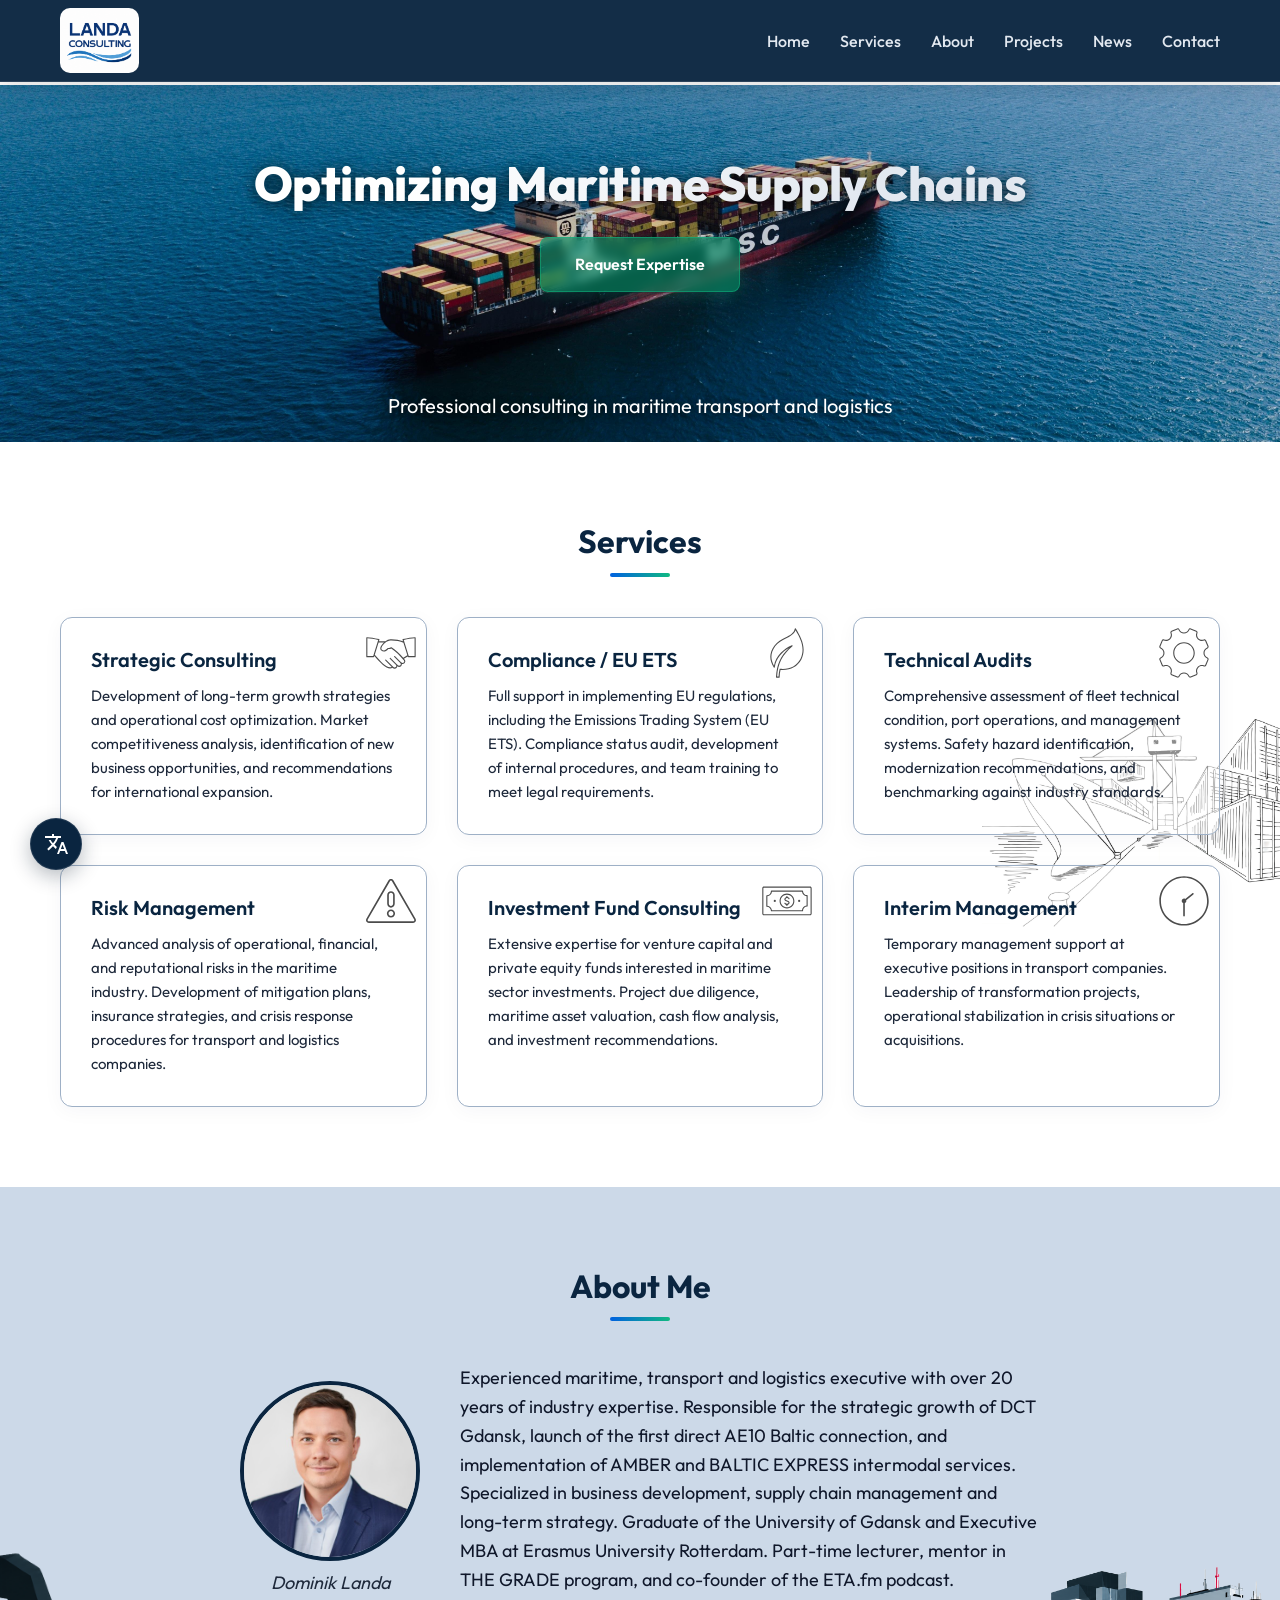
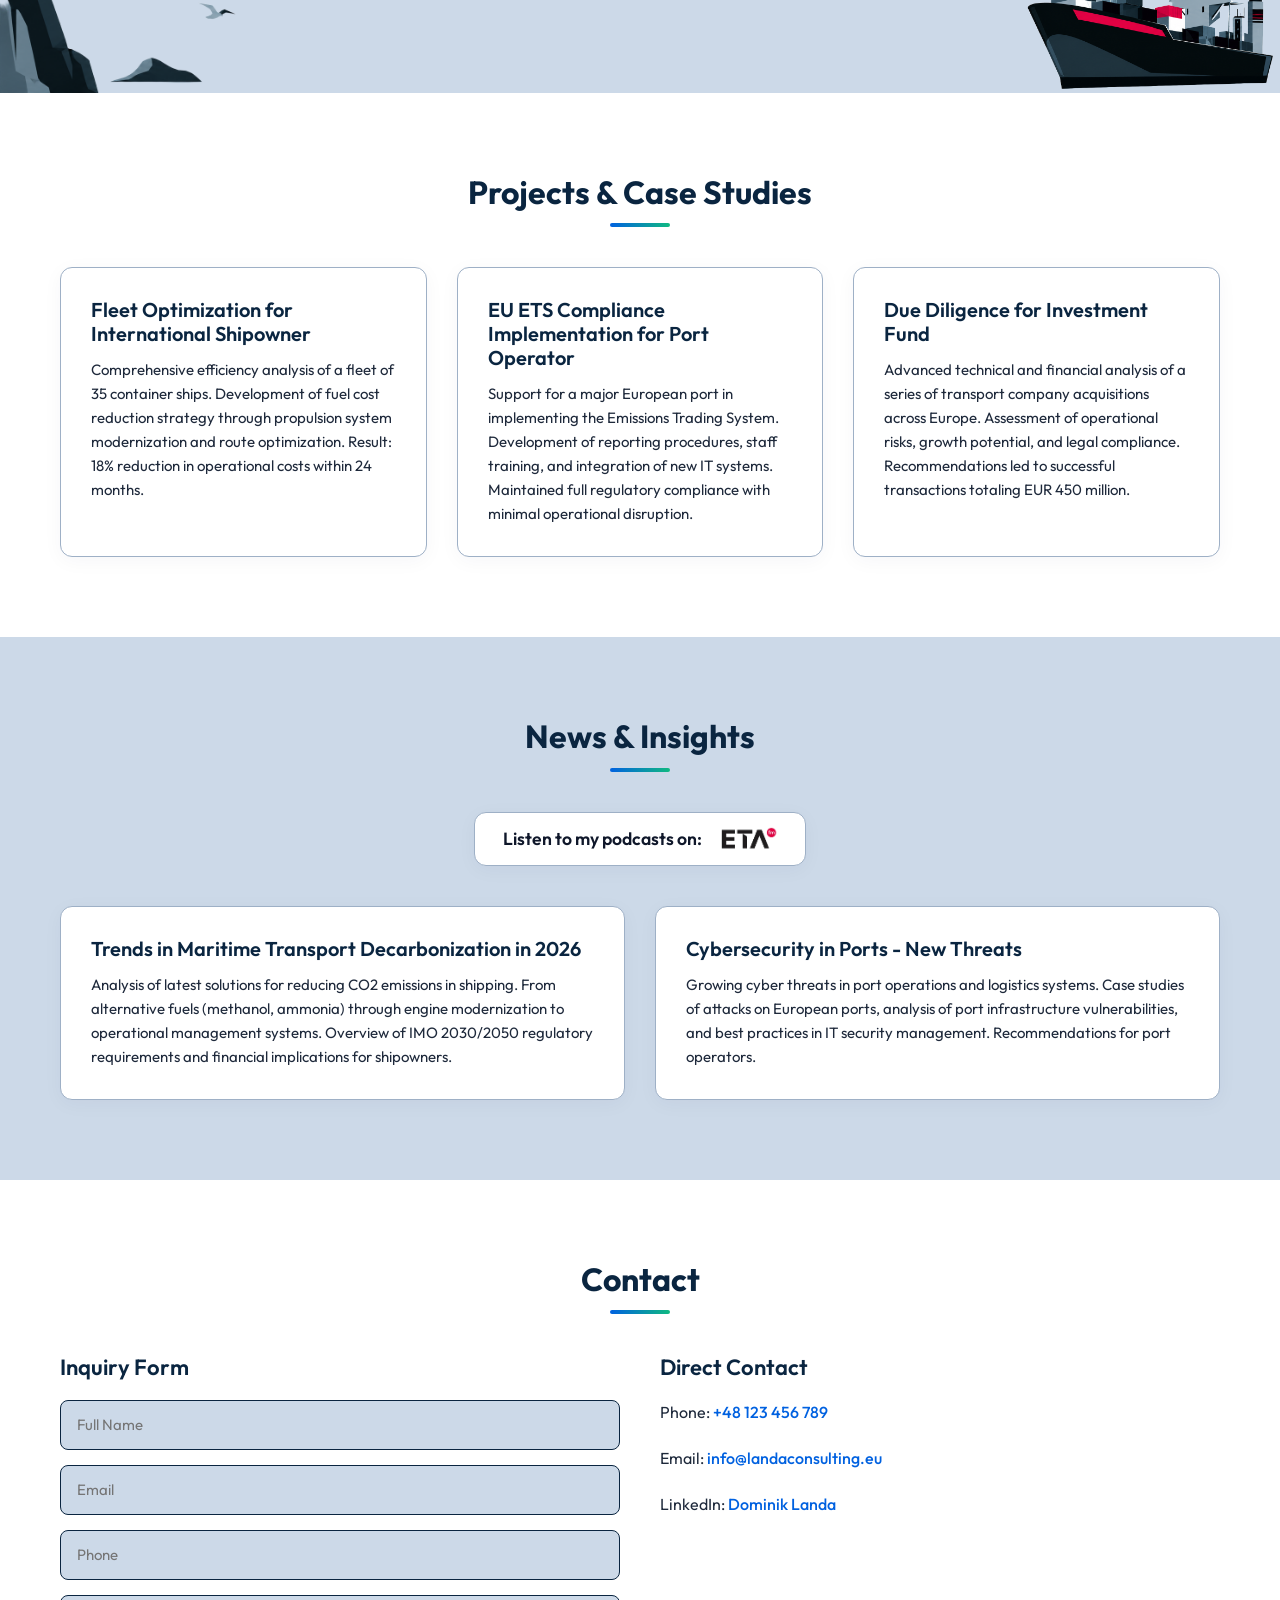
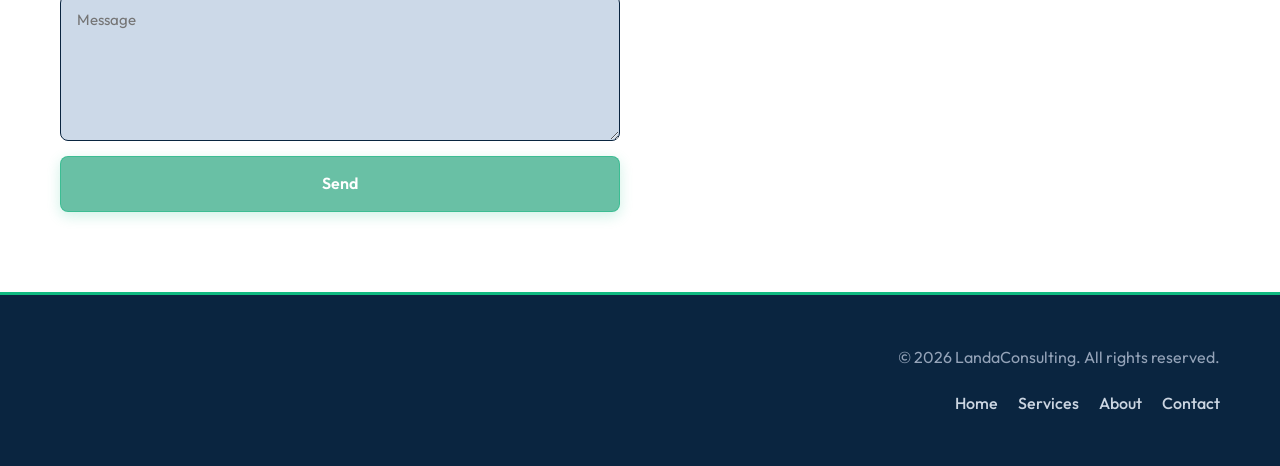
==== commit 0283f0e9: "feat: add favicon to main document head" ====
--- a/index.html
+++ b/index.html
@@ -5,6 +5,7 @@
     <meta charset="UTF-8">
     <meta name="viewport" content="width=device-width, initial-scale=1.0">
     <title>LandaConsulting - Transport Morski i Logistyka</title>
+    <link rel="icon" type="image/png" href="assets/logo.png">
     <link href="https://cdn.jsdelivr.net/npm/bootstrap@5.3.0/dist/css/bootstrap.min.css" rel="stylesheet">
     <link rel="stylesheet" href="style.css?v=2.0">
     <script src="translations.js"></script>
--- a/style.css
+++ b/style.css
@@ -313,7 +313,7 @@
     bottom: 0;
     left: 0;
     height: 55%;
-    max-height: 250px;
+    max-height: 150px;
     width: auto;
     object-fit: contain;
     opacity: 1;
@@ -326,7 +326,7 @@
     bottom: 0;
     right: 0;
     height: 55%;
-    max-height: 200px;
+    max-height: 130px;
     width: auto;
     object-fit: contain;
     opacity: 1;
@@ -441,7 +441,7 @@
     right: 0;
     top: 50%;
     transform: translateY(-50%);
-    height: 50%;
+    height: 30%;
     max-height: 50%;
     object-fit: contain;
     pointer-events: none;
@@ -451,6 +451,7 @@
 
 @media (max-width: 768px) {
     .services-image {
+        height: 20%;
         top: 70px;
         left: 0;
         right: 0;
@@ -461,11 +462,6 @@
         z-index: -1;
     }
 }
-
-
-
-
-
 
 .service-card {
     background-color: rgba(255, 255, 255, 0.5);
@@ -476,6 +472,24 @@
     transition: all 0.3s cubic-bezier(0.4, 0, 0.2, 1);
     position: relative;
     overflow: hidden;
+}
+
+.service-icon {
+    position: absolute;
+    top: 10px;
+    right: 10px;
+    width: 50px;
+    height: 50px;
+    color: var(--primary-navy);
+    opacity: 0.7;
+    transition: all 0.4s cubic-bezier(0.4, 0, 0.2, 1);
+    pointer-events: none;
+}
+
+.service-card:hover .service-icon {
+    opacity: 1;
+    color: var(--secondary-blue);
+    transform: scale(1.1);
 }
 
 @media (max-width: 768px) {
